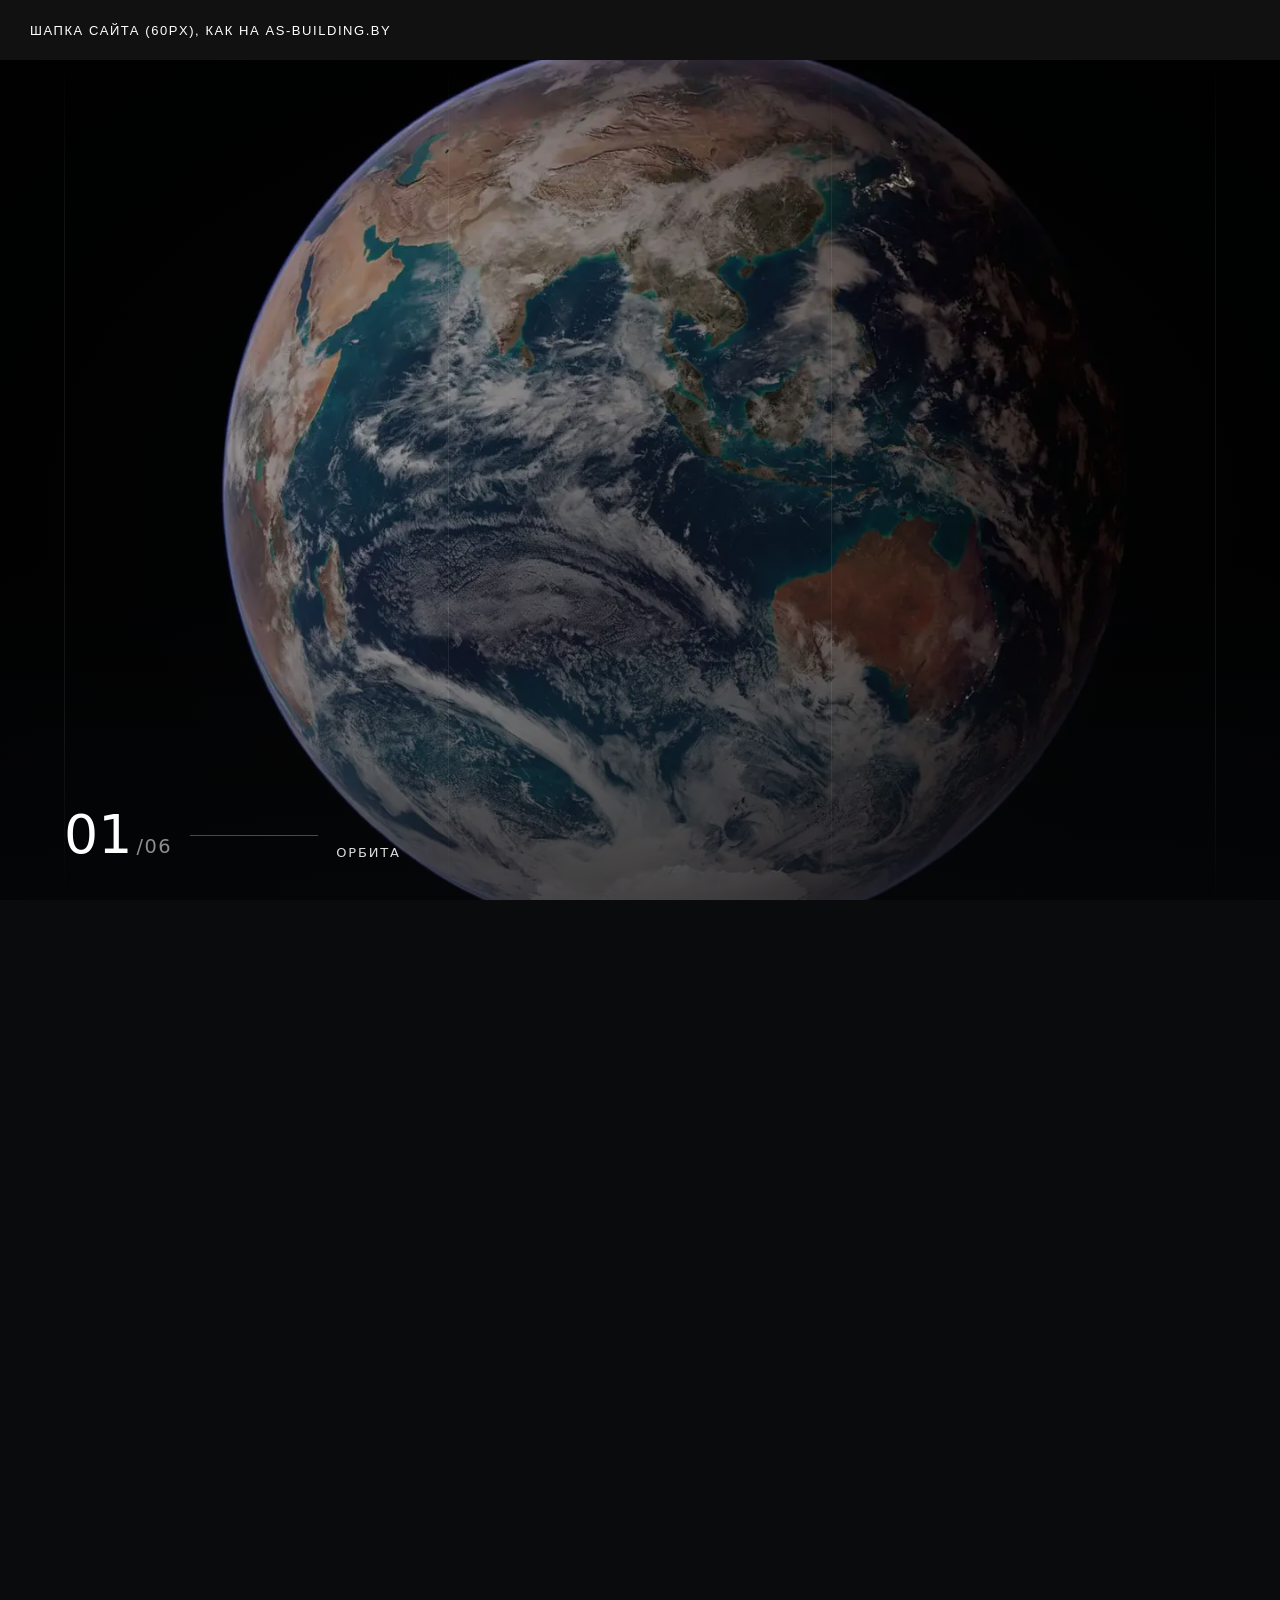
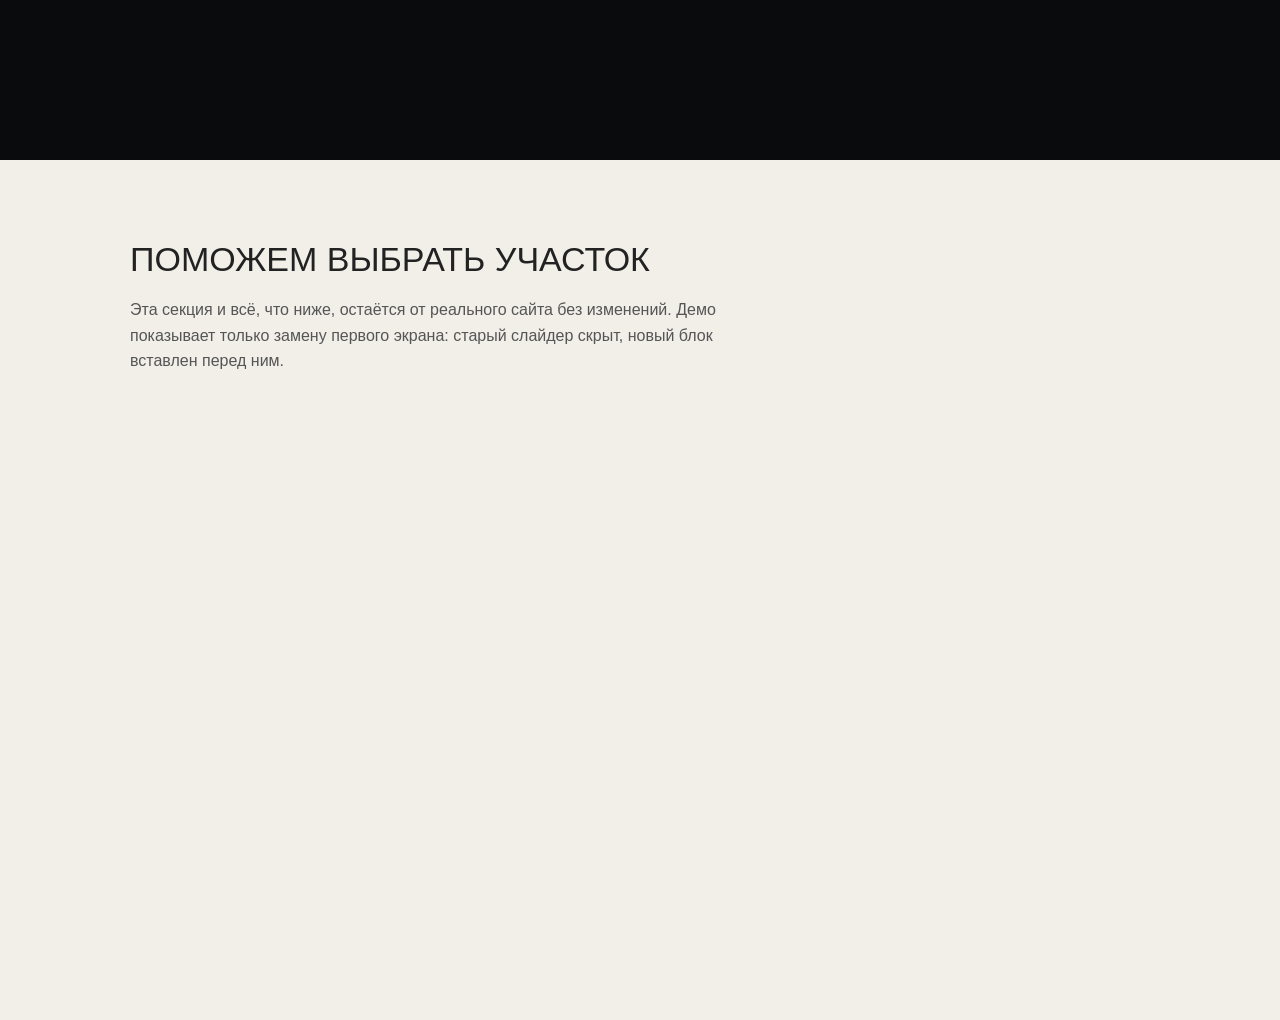
==== index.html @ 995df4b6 "AS-Building scroll hero install package + demo" ====
<!doctype html>
<html lang="ru">
<head>
<meta charset="utf-8">
<meta name="viewport" content="width=device-width,initial-scale=1">
<title>AS-Building scroll hero — демо установки</title>
<style>
  body{margin:0;font-family:-apple-system,Arial,sans-serif;background:#fff}
  header{height:60px;background:#111;color:#fff;display:flex;align-items:center;padding:0 30px;font-size:13px;letter-spacing:.12em;text-transform:uppercase}
  .old-hero{height:850px;background:#2b3a45;display:flex;align-items:center;padding-left:130px}
  .old-hero h1{color:#fff;font-size:38px;text-transform:uppercase;opacity:.7}
  .other{min-height:700px;background:#f2efe9;color:#222;padding:80px 130px}
  .other h2{font-size:34px;text-transform:uppercase;font-weight:400;margin:0 0 18px}
  .note{max-width:640px;line-height:1.6;font-size:16px;color:#555}
</style>
</head>
<body>
<header>шапка сайта (60px), как на as-building.by</header>
<div class="elementor">
  <section class="elementor-section" data-id="bb65461" data-element_type="section" style="height:0;overflow:hidden"><div>скрытый дубль hero</div></section>
  <section class="elementor-section" data-id="b20bacc" data-element_type="section">
    <div class="old-hero"><h1>Старый hero со слайдером (скрывается скриптом)</h1></div>
  </section>
  <section class="elementor-section" data-id="56f1d5c" data-element_type="section">
    <div class="other">
      <h2>Поможем выбрать участок</h2>
      <p class="note">Эта секция и всё, что ниже, остаётся от реального сайта без изменений. Демо показывает только замену первого экрана: старый слайдер скрыт, новый блок вставлен перед ним.</p>
    </div>
  </section>
</div>
<link rel="stylesheet" href="hero.css">
<script>window.ASB_HERO={framesBase:'./'};</script>
<script src="hero.js"></script>
</body>
</html>
---- hero.css ----
/* AS-Building scroll hero — изолированные стили, префикс .asbh- */
.asbh{
  --asbh-bronze:#906E49; --asbh-bronze-l:#c19a6b; --asbh-ink:#0d0f10;
  --asbh-ease:cubic-bezier(.16,1,.3,1); --asbh-pad:clamp(20px,5vw,72px);
  position:relative; width:100%; background:#0a0b0c; color:#fff;
  font-family:"Roboto Condensed","Roboto Condensed Regular 2",system-ui,sans-serif;
  font-weight:400; -webkit-font-smoothing:antialiased;
}
.asbh *,.asbh *::before,.asbh *::after{box-sizing:border-box}
.asbh a{color:inherit;text-decoration:none}

/* сам скролл-контейнер и липкая сцена */
.asbh-scroller{position:relative;height:var(--asbh-scroll,900vh)}
.asbh-stage{position:sticky;top:0;height:var(--asbh-stageh,100vh);overflow:hidden;background:#0a0b0c}
.asbh-canvas{position:absolute;inset:0;width:100%;height:100%;display:block}

.asbh-shade{position:absolute;inset:0;pointer-events:none;transition:opacity .6s;
  background:
    linear-gradient(90deg,rgba(6,8,10,.72) 0%,rgba(6,8,10,.28) 38%,rgba(6,8,10,0) 62%),
    linear-gradient(0deg,rgba(6,8,10,.55) 0%,rgba(6,8,10,0) 34%),
    linear-gradient(180deg,rgba(6,8,10,.5) 0%,rgba(6,8,10,0) 22%);}
.asbh-stage[data-side="r"] .asbh-shade{
  background:
    linear-gradient(270deg,rgba(6,8,10,.74) 0%,rgba(6,8,10,.3) 38%,rgba(6,8,10,0) 62%),
    linear-gradient(0deg,rgba(6,8,10,.55) 0%,rgba(6,8,10,0) 34%),
    linear-gradient(180deg,rgba(6,8,10,.5) 0%,rgba(6,8,10,0) 22%);}
.asbh-stage[data-side="c"] .asbh-shade{
  background:
    radial-gradient(ellipse at 50% 55%,rgba(6,8,10,.6),rgba(6,8,10,.2) 60%,rgba(6,8,10,.05)),
    linear-gradient(0deg,rgba(6,8,10,.6) 0%,rgba(6,8,10,0) 40%);}

.asbh-grid{position:absolute;inset:0;pointer-events:none;display:flex;justify-content:space-between;padding:0 var(--asbh-pad);opacity:.5}
.asbh-grid i{width:1px;height:100%;background:linear-gradient(180deg,transparent,rgba(255,255,255,.14) 20%,rgba(255,255,255,.14) 80%,transparent)}

/* счётчик этапов */
.asbh-hud{position:absolute;left:var(--asbh-pad);bottom:clamp(22px,4.5vh,48px);z-index:6;display:flex;align-items:flex-end;gap:18px;font-size:13px;letter-spacing:.14em;text-transform:uppercase}
.asbh-hud-num{font-weight:300;font-size:clamp(34px,4.2vw,58px);line-height:.9;letter-spacing:0;font-variant-numeric:tabular-nums;display:flex;align-items:baseline;gap:4px}
.asbh-hud-num span{display:inline-block;min-width:1.15em}
.asbh-hud-num em{font-style:normal;font-size:.36em;opacity:.55;letter-spacing:.08em}
.asbh-hud-bar{width:clamp(70px,10vw,150px);height:1px;background:rgba(255,255,255,.28);align-self:center;position:relative;overflow:hidden}
.asbh-hud-bar b{position:absolute;inset:0;background:var(--asbh-bronze-l);transform-origin:left;transform:scaleX(0)}
.asbh-hud-name{opacity:.86;min-width:140px}

/* текстовые сцены */
.asbh-scenes{position:absolute;inset:0;z-index:5;pointer-events:none}
.asbh-scene{position:absolute;top:50%;width:min(560px,calc(100% - var(--asbh-pad)*2));transform:translateY(-50%);opacity:0;visibility:hidden;will-change:transform,opacity}
.asbh-scene[data-side="l"]{left:var(--asbh-pad)}
.asbh-scene[data-side="r"]{right:var(--asbh-pad)}
.asbh-scene[data-side="c"]{left:50%;transform:translate(-50%,-50%);text-align:center;width:min(760px,calc(100% - var(--asbh-pad)*2))}
.asbh-scene.asbh-on{visibility:visible}
.asbh-scene a{pointer-events:auto}

.asbh-kicker{display:flex;align-items:center;gap:14px;font-size:13px;letter-spacing:.2em;text-transform:uppercase;opacity:.86;margin-bottom:26px}
.asbh-tick{width:46px;height:1px;background:var(--asbh-bronze-l);display:inline-block;transform-origin:left}

.asbh-h1,.asbh-h2{font-weight:300;text-transform:uppercase;line-height:1.02;letter-spacing:.015em;margin:0;color:#fff}
.asbh-h1{font-size:clamp(40px,6.6vw,104px)}
.asbh-h1 .asbh-ln{display:block;overflow:hidden;padding-bottom:.06em}
.asbh-h1 .asbh-ln i{font-style:normal;display:inline-block;will-change:transform}
.asbh-h2{font-size:clamp(30px,4.2vw,66px);margin-bottom:22px}
.asbh-scene p{font-size:clamp(16px,1.35vw,20px);line-height:1.5;color:rgba(255,255,255,.88);max-width:34em;margin:0}
.asbh-scene .asbh-lead{margin-top:26px}
.asbh-scene[data-side="c"] p{margin-inline:auto}

.asbh-tag{display:inline-flex;align-items:center;gap:12px;font-size:13px!important;letter-spacing:.2em;text-transform:uppercase;margin-bottom:20px;color:var(--asbh-bronze-l)!important}
.asbh-tag b{font-weight:400;border:1px solid var(--asbh-bronze-l);padding:3px 8px 2px;letter-spacing:.1em}

.asbh-callout{position:absolute;width:clamp(120px,17vw,250px);height:auto;fill:none;stroke:var(--asbh-bronze-l);stroke-width:1.2;overflow:visible;pointer-events:none}
.asbh-callout circle{fill:var(--asbh-bronze-l);stroke:none}
.asbh-scene[data-side="r"] .asbh-callout{left:-8%;transform:translateX(-100%) scaleX(-1);top:-38%}
.asbh-scene[data-side="l"] .asbh-callout{right:-8%;transform:translateX(100%);top:-38%}
.asbh-callout path{stroke-dasharray:420;stroke-dashoffset:420}

.asbh-facts{list-style:none;margin:6px 0 0;padding:0;display:grid;gap:0;max-width:30em}
.asbh-facts li{padding:15px 0 14px;border-top:1px solid rgba(255,255,255,.28);font-size:clamp(14px,1.15vw,17px);line-height:1.4;color:rgba(255,255,255,.78)}
.asbh-facts li:last-child{border-bottom:1px solid rgba(255,255,255,.28)}
.asbh-facts b{display:block;font-weight:400;font-size:clamp(17px,1.5vw,22px);letter-spacing:.02em;text-transform:uppercase;color:#fff;margin-bottom:3px}

.asbh-btn{display:inline-flex;align-items:center;justify-content:center;gap:12px;margin-top:30px;height:52px;padding:0 30px;background:#fff;color:#010101;font-size:14px;letter-spacing:.1em;text-transform:uppercase;position:relative;overflow:hidden;isolation:isolate;transition:color .4s var(--asbh-ease);cursor:pointer;border:0}
.asbh-btn::before{content:"";position:absolute;inset:0;background:var(--asbh-bronze);transform:translateY(101%);transition:transform .5s var(--asbh-ease);z-index:-1}
.asbh-btn:hover{color:#fff}
.asbh-btn:hover::before{transform:translateY(0)}
.asbh-btn.asbh-ghost{background:transparent;color:#fff;box-shadow:inset 0 0 0 1px rgba(255,255,255,.6)}
.asbh-cta-row{display:flex;gap:14px;flex-wrap:wrap;justify-content:center}
.asbh-link{display:inline-flex;align-items:center;gap:12px;margin-top:22px;font-size:14px;letter-spacing:.12em;text-transform:uppercase;padding-bottom:6px;border-bottom:1px solid var(--asbh-bronze-l)}
.asbh-link::after{content:"→";transition:transform .4s var(--asbh-ease)}
.asbh-link:hover::after{transform:translateX(6px)}
.asbh-contacts{display:flex;gap:30px;justify-content:center;flex-wrap:wrap;margin-top:34px;font-size:15px;letter-spacing:.06em;opacity:.9}
.asbh-contacts a{border-bottom:1px solid rgba(255,255,255,.3);padding-bottom:3px}

.asbh-hint{position:absolute;left:0;top:calc(100% + 56px);display:flex;align-items:center;gap:14px;font-size:12px;letter-spacing:.16em;text-transform:uppercase;opacity:.72;white-space:nowrap}
.asbh-hint span{width:1px;height:38px;background:linear-gradient(180deg,var(--asbh-bronze-l),transparent);animation:asbh-drip 2.2s var(--asbh-ease) infinite;transform-origin:top}
@keyframes asbh-drip{0%{transform:scaleY(0)}60%{transform:scaleY(1)}100%{transform:scaleY(1);opacity:0}}

.asbh-loader{position:absolute;right:var(--asbh-pad);bottom:clamp(22px,4.5vh,48px);z-index:9;font-size:13px;letter-spacing:.2em;opacity:.8;transition:opacity .6s}
.asbh-loader.asbh-done{opacity:0;pointer-events:none}

@media (max-width:820px){
  .asbh-scroller{height:var(--asbh-scroll-m,760vh)}
  .asbh-shade,.asbh-stage[data-side="r"] .asbh-shade,.asbh-stage[data-side="c"] .asbh-shade{
    background:linear-gradient(0deg,rgba(6,8,10,.88) 0%,rgba(6,8,10,.5) 46%,rgba(6,8,10,.08) 72%),linear-gradient(180deg,rgba(6,8,10,.5),rgba(6,8,10,0) 18%)}
  .asbh-grid i:nth-child(2),.asbh-grid i:nth-child(3){display:none}
  .asbh-scene,.asbh-scene[data-side="l"],.asbh-scene[data-side="r"],.asbh-scene[data-side="c"]{top:auto;bottom:calc(clamp(22px,4.5vh,48px) + 66px);left:var(--asbh-pad);right:var(--asbh-pad);width:auto;transform:none;text-align:left}
  .asbh-scene[data-side="c"] p{margin-inline:0}
  .asbh-callout{display:none}
  .asbh-cta-row,.asbh-contacts{justify-content:flex-start}
  .asbh-btn{height:48px;padding:0 22px;margin-top:22px}
  .asbh-cta-row .asbh-btn{margin-top:20px}
  .asbh-scene .asbh-lead{margin-top:16px}
  .asbh-hint{top:calc(100% + 26px);font-size:11px}
  .asbh-h1{font-size:clamp(36px,11vw,60px)}
  .asbh-h2{font-size:clamp(26px,8vw,40px);margin-bottom:14px}
  .asbh-hud-name{display:none}
  .asbh-facts li{padding:11px 0 10px}
}
@media (prefers-reduced-motion:reduce){.asbh-hint span{animation:none}}
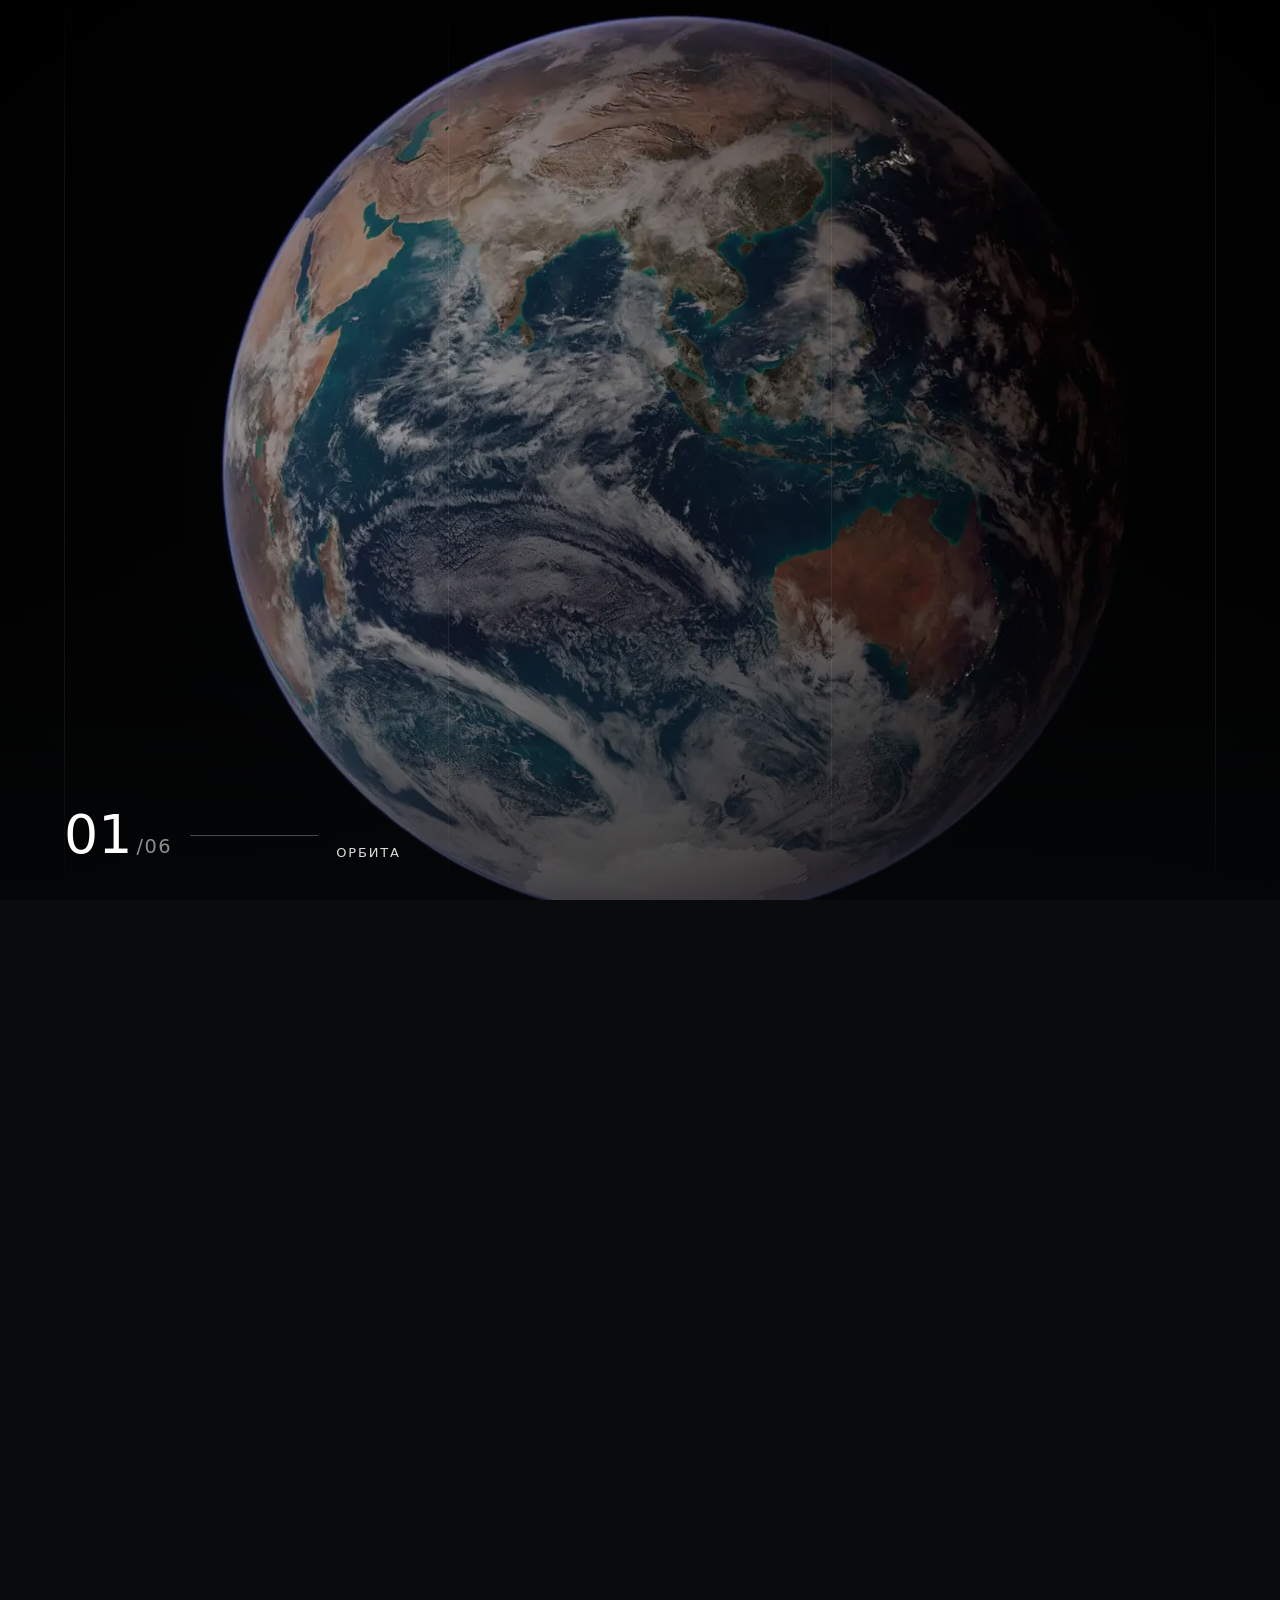
==== commit e9a84e03: "Clean hero-only page; keep full copy as full-with-content.html" ====
--- a/index.html
+++ b/index.html
@@ -3,33 +3,23 @@
 <head>
 <meta charset="utf-8">
 <meta name="viewport" content="width=device-width,initial-scale=1">
-<title>AS-Building scroll hero — демо установки</title>
+<title>AS-Building — scroll hero</title>
+<meta name="description" content="От орбиты до готового дома: скролл-сцена для главной as-building.by">
 <style>
-  body{margin:0;font-family:-apple-system,Arial,sans-serif;background:#fff}
-  header{height:60px;background:#111;color:#fff;display:flex;align-items:center;padding:0 30px;font-size:13px;letter-spacing:.12em;text-transform:uppercase}
-  .old-hero{height:850px;background:#2b3a45;display:flex;align-items:center;padding-left:130px}
-  .old-hero h1{color:#fff;font-size:38px;text-transform:uppercase;opacity:.7}
-  .other{min-height:700px;background:#f2efe9;color:#222;padding:80px 130px}
-  .other h2{font-size:34px;text-transform:uppercase;font-weight:400;margin:0 0 18px}
-  .note{max-width:640px;line-height:1.6;font-size:16px;color:#555}
+  html,body{margin:0;padding:0;background:#0a0b0c;color:#fff}
+  /* шапка-имитация не нужна: hero занимает весь экран */
 </style>
+<link rel="stylesheet" href="hero.css">
 </head>
 <body>
-<header>шапка сайта (60px), как на as-building.by</header>
-<div class="elementor">
-  <section class="elementor-section" data-id="bb65461" data-element_type="section" style="height:0;overflow:hidden"><div>скрытый дубль hero</div></section>
-  <section class="elementor-section" data-id="b20bacc" data-element_type="section">
-    <div class="old-hero"><h1>Старый hero со слайдером (скрывается скриптом)</h1></div>
-  </section>
-  <section class="elementor-section" data-id="56f1d5c" data-element_type="section">
-    <div class="other">
-      <h2>Поможем выбрать участок</h2>
-      <p class="note">Эта секция и всё, что ниже, остаётся от реального сайта без изменений. Демо показывает только замену первого экрана: старый слайдер скрыт, новый блок вставлен перед ним.</p>
-    </div>
-  </section>
-</div>
-<link rel="stylesheet" href="hero.css">
-<script>window.ASB_HERO={framesBase:'./'};</script>
+<script>
+  window.ASB_HERO = {
+    framesBase: './',
+    oldHeroSelectors: [],       // на этой странице нет старого слайдера
+    scrollVh: 900,
+    scrollVhMobile: 760
+  };
+</script>
 <script src="hero.js"></script>
 </body>
 </html>
--- a/hero.css
+++ b/hero.css
@@ -10,8 +10,13 @@
 .asbh a{color:inherit;text-decoration:none}
 
 /* сам скролл-контейнер и липкая сцена */
-.asbh-scroller{position:relative;height:var(--asbh-scroll,900vh)}
-.asbh-stage{position:sticky;top:0;height:var(--asbh-stageh,100vh);overflow:hidden;background:#0a0b0c}
+.asbh-scroller{position:relative;height:var(--asbh-scroll,900vh);pointer-events:none}
+/* сцена fixed: не зависит от overflow:hidden и transform у секций Elementor */
+.asbh-stage{position:fixed;top:0;left:0;right:0;height:var(--asbh-stageh,100vh);overflow:hidden;background:#0a0b0c;
+  z-index:40;display:none;pointer-events:none}
+.asbh-stage.asbh-live{display:block}
+.asbh-stage .asbh-canvas,.asbh-stage .asbh-shade{pointer-events:none}
+.asbh-scene a,.asbh-scene .asbh-btn{pointer-events:auto}
 .asbh-canvas{position:absolute;inset:0;width:100%;height:100%;display:block}
 
 .asbh-shade{position:absolute;inset:0;pointer-events:none;transition:opacity .6s;
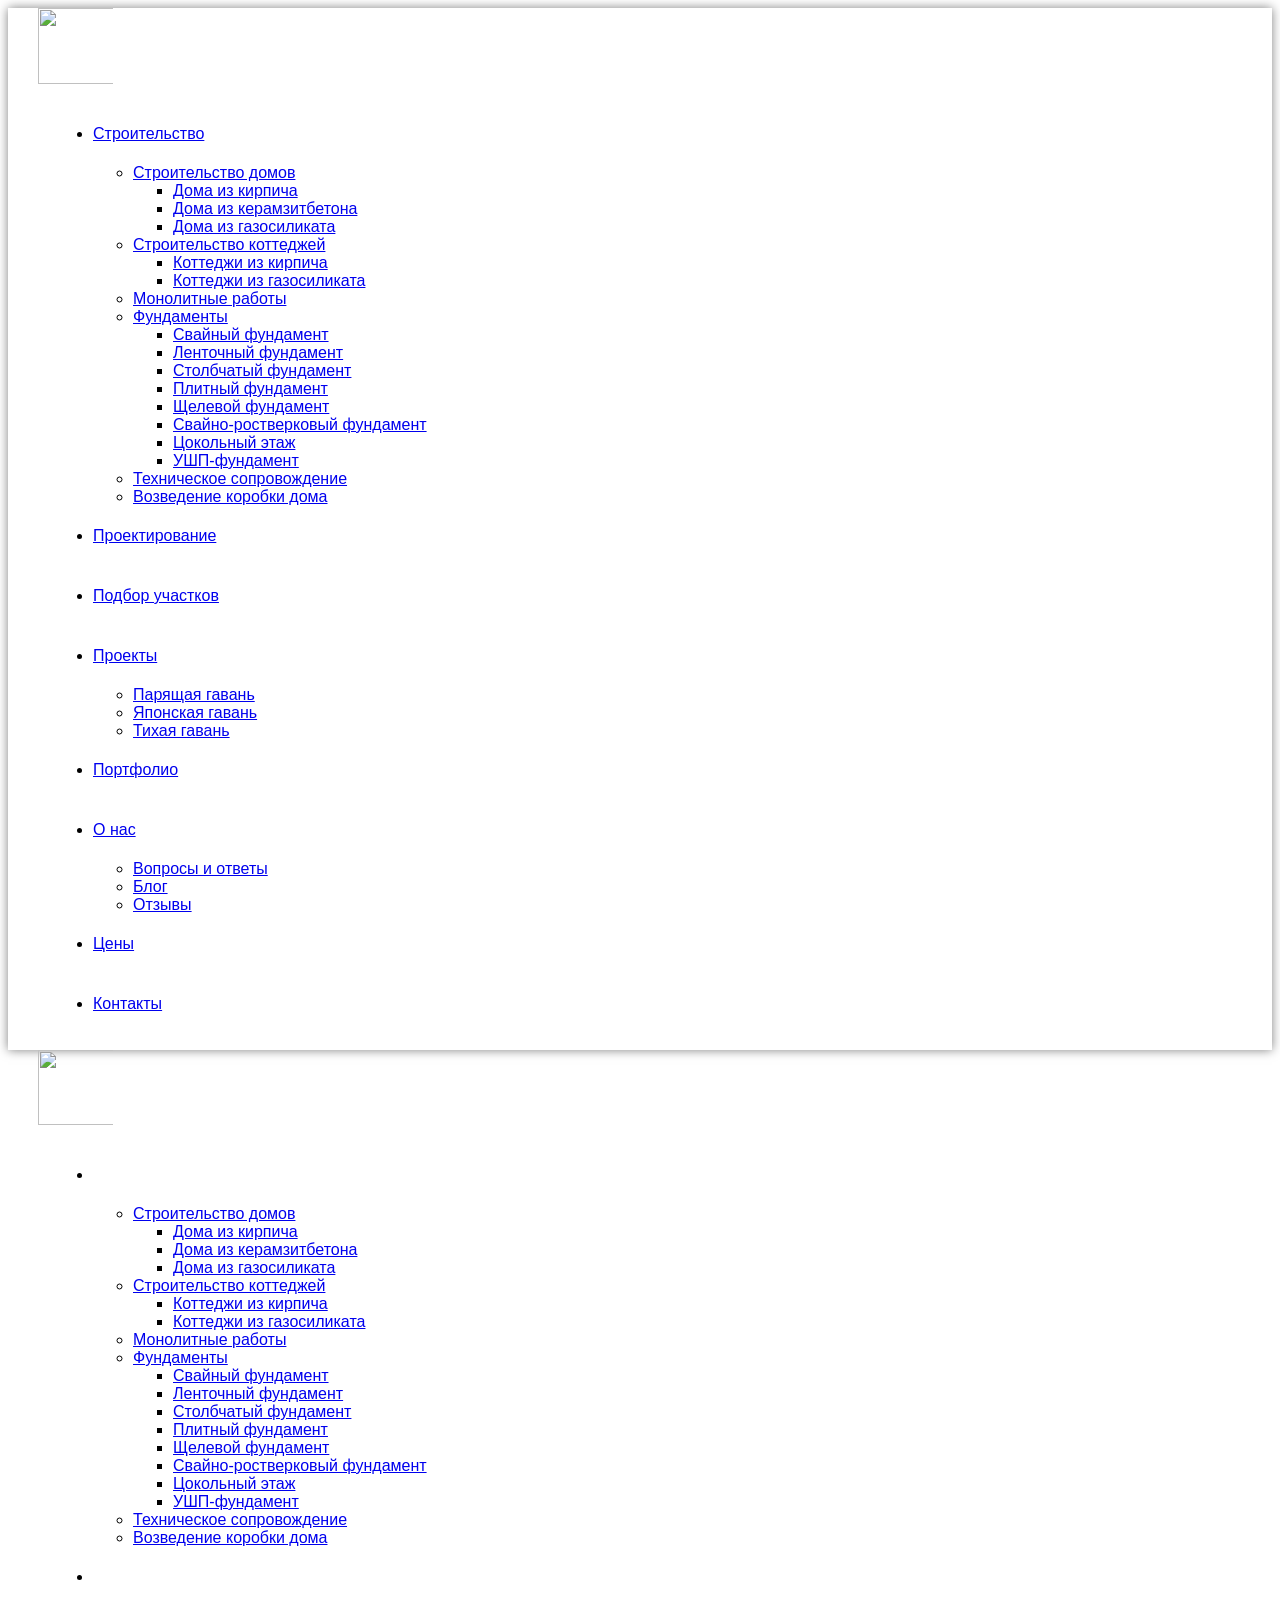
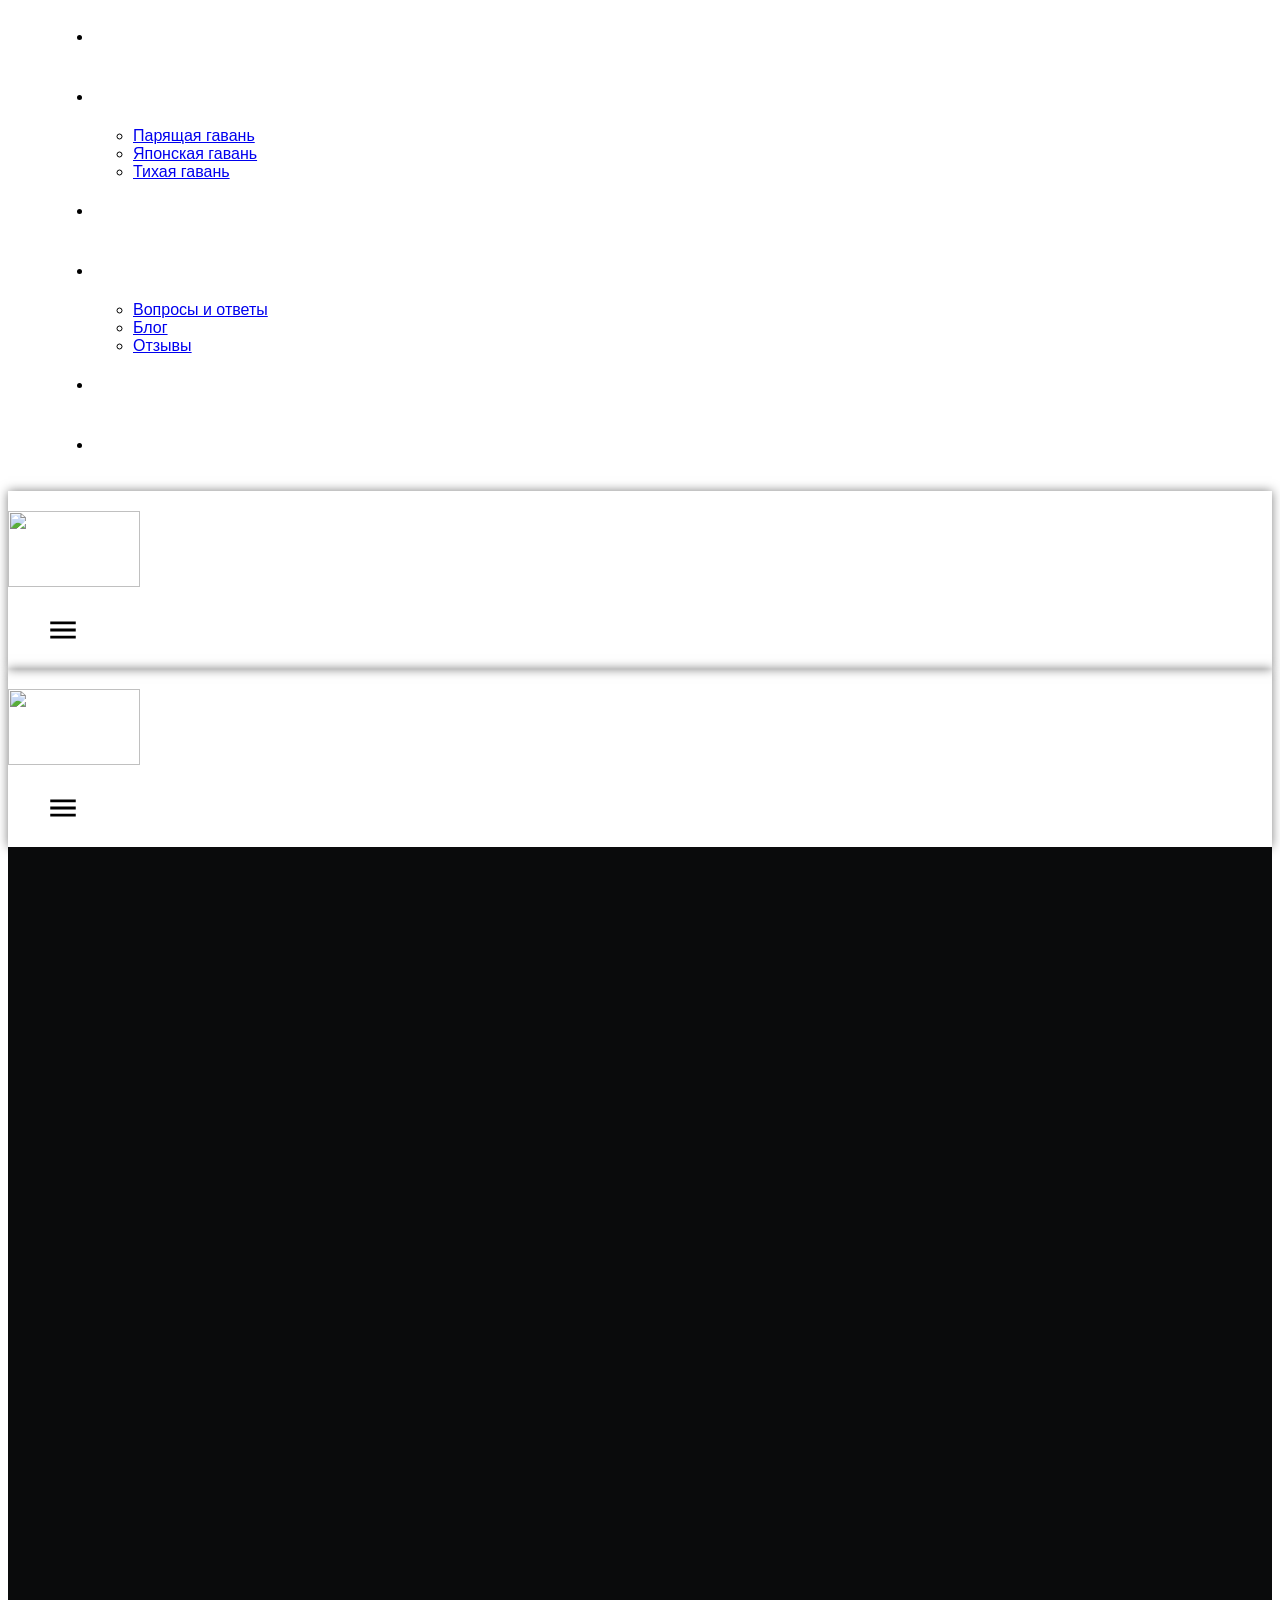
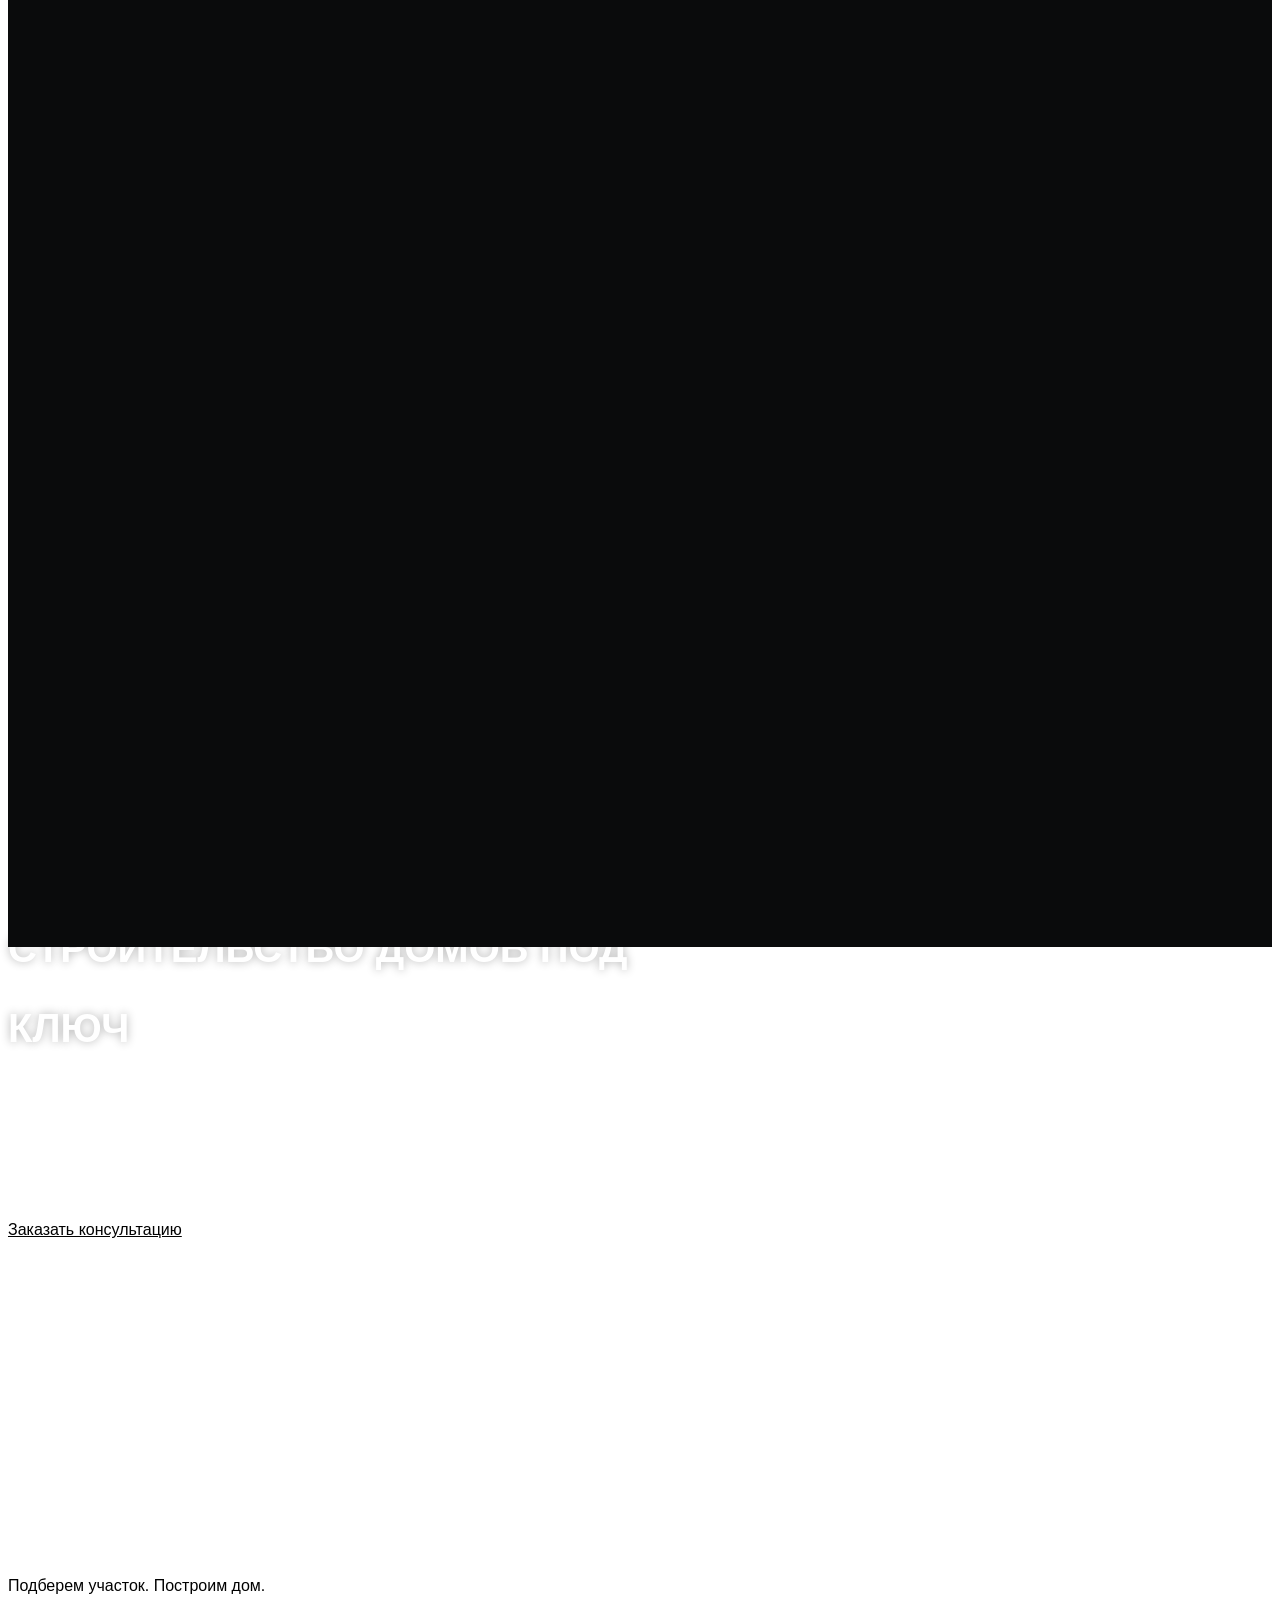
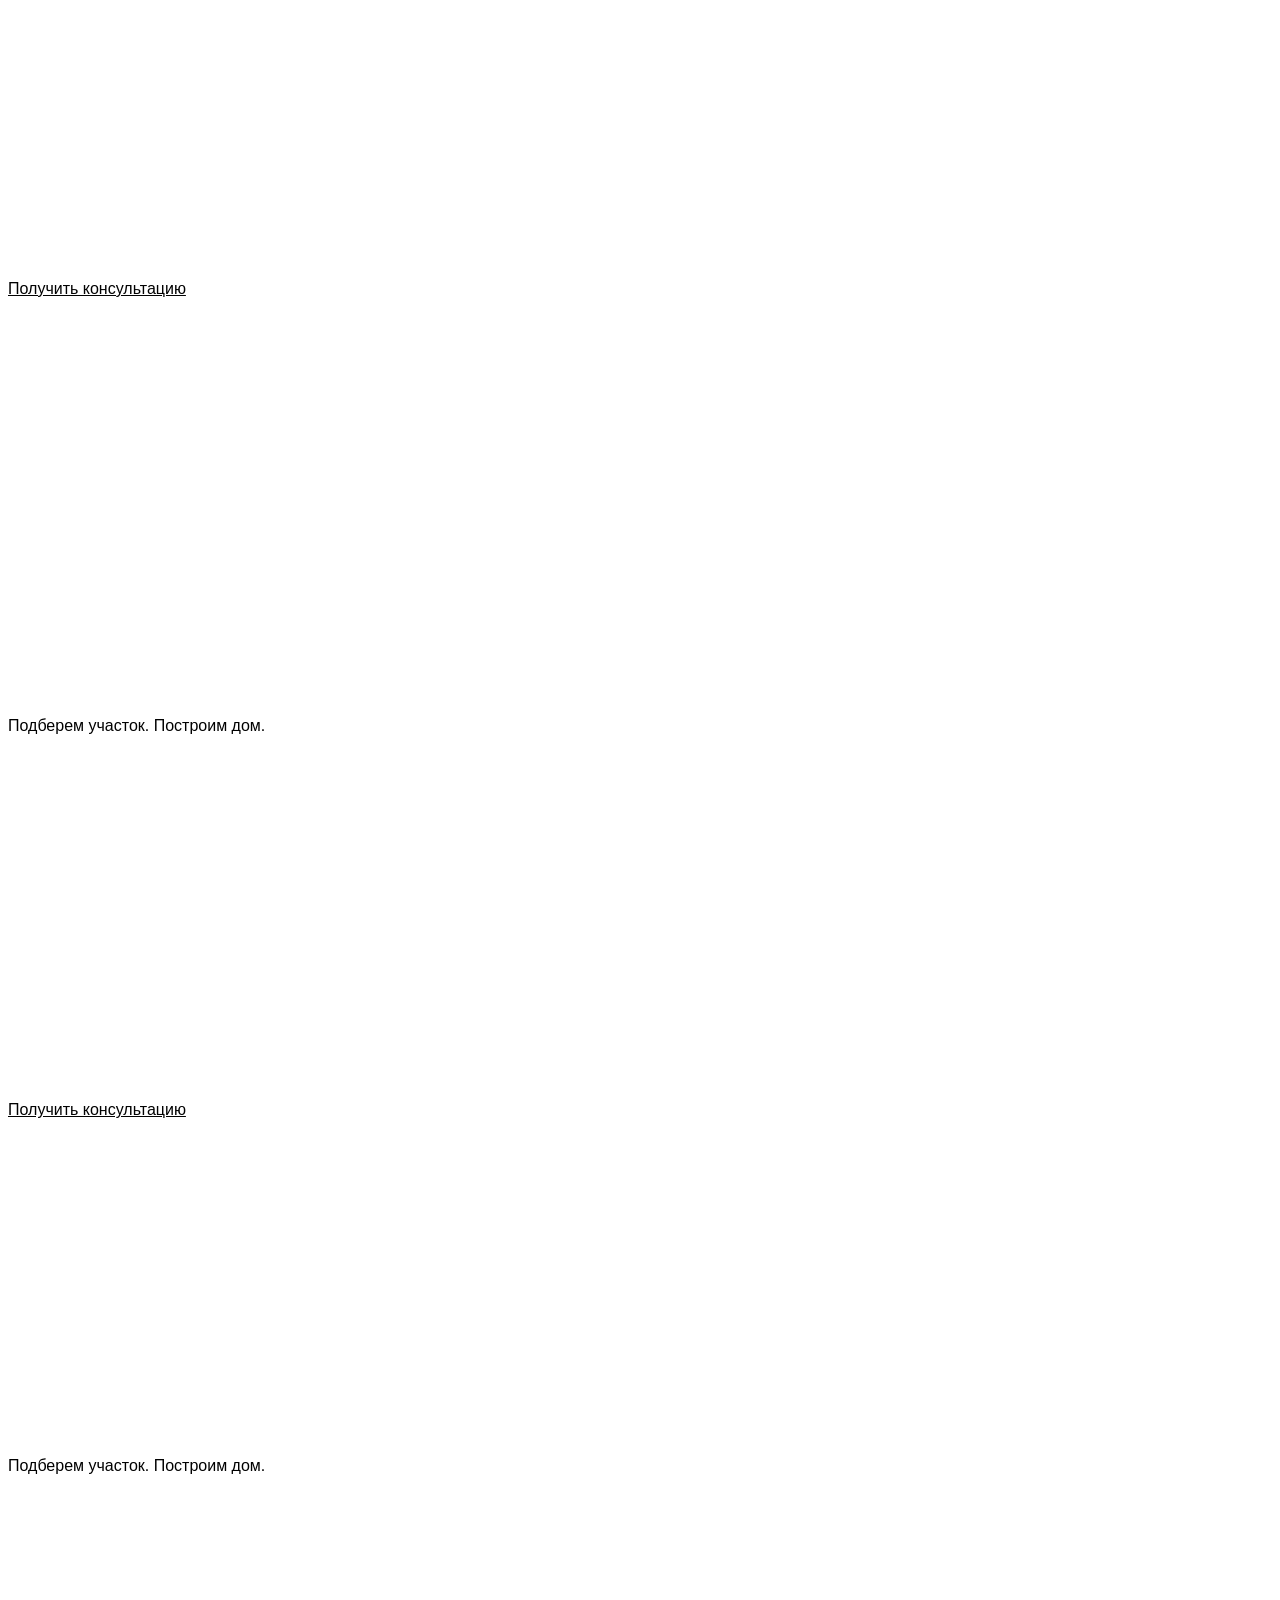
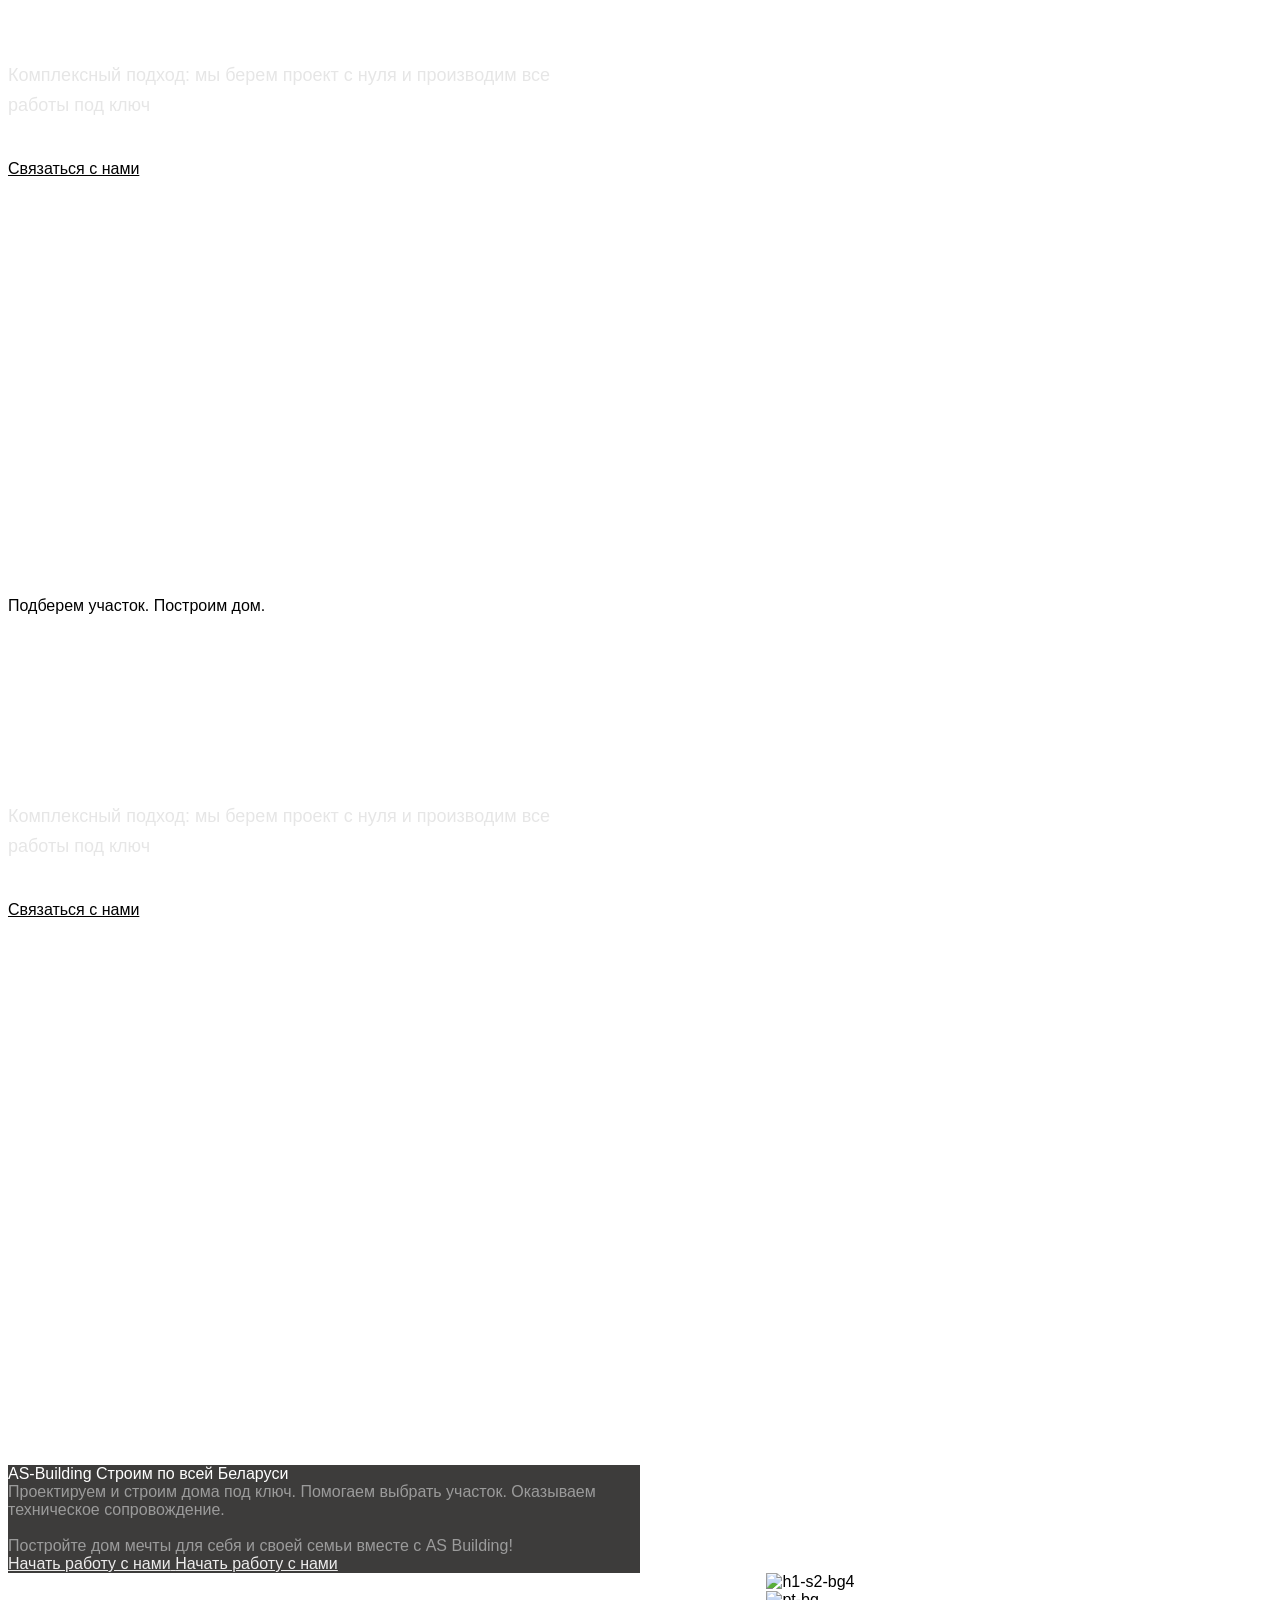
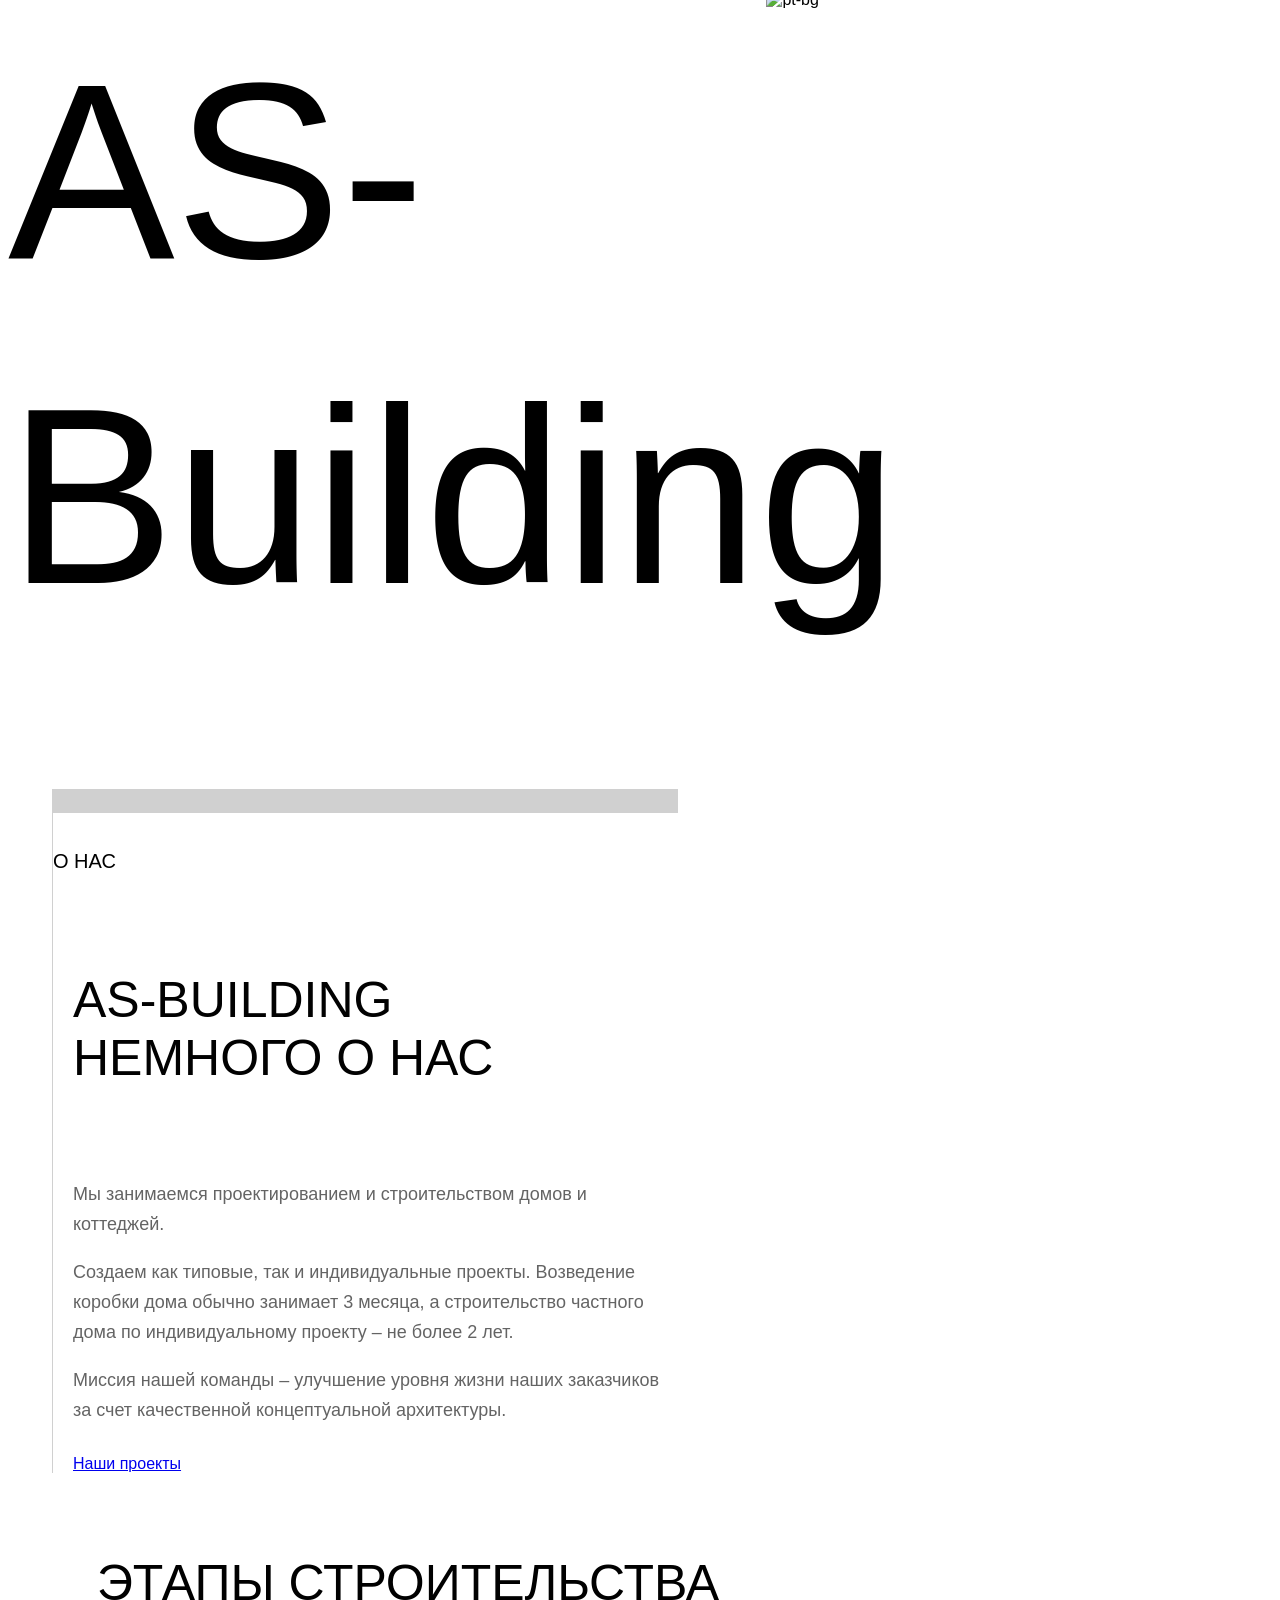
==== commit ff07266b: "index.html: full homepage with hero, their photo slider hidden by guard style" ====
--- a/index.html
+++ b/index.html
@@ -1,25 +1,2361 @@
-<!doctype html>
-<html lang="ru">
+<!DOCTYPE html>
+<html lang="ru-RU">
 <head>
-<meta charset="utf-8">
-<meta name="viewport" content="width=device-width,initial-scale=1">
-<title>AS-Building — scroll hero</title>
-<meta name="description" content="От орбиты до готового дома: скролл-сцена для главной as-building.by">
+<meta name="yandex-verification" content="c802a9648ccd5e75" />
+<meta name="google-site-verification" content="wMNG56uZ7fYTBk9D5la5GLNs9xlYaJMQ0ZsvKBa84mY" />
+<meta charset="UTF-8">
+<meta name="viewport" content="width=device-width, initial-scale=1, maximum-scale=1">
+<link rel="profile" href="//gmpg.org/xfn/11">
+<link rel="preload" href="https://as-building.by/wp-content/uploads/2024/10/Roboto-Condensed-Regular.ttf" as="font" type="font/woff2" crossorigin><meta name='robots' content='index, follow, max-image-preview:large, max-snippet:-1, max-video-preview:-1' />
+<script id="cookieyes" type="text/javascript" src="https://cdn-cookieyes.com/client_data/ad1ebcfaf3a83bd6b683871d/script.js"></script>
+<!-- This site is optimized with the Yoast SEO plugin v26.1.1 - https://yoast.com/wordpress/plugins/seo/ -->
+<title>Строительство Частных Домов под Ключ в Минске и Беларуси</title>
+<meta name="description" content="Построим дом под ключ с нуля или по вашим чертежам. ✅Поможем выбрать участок. ✅Свой архитектор. ✅Своя бригада строителей. ☎+375 (29) 379-40-00" />
+<link rel="canonical" href="https://as-building.by/" />
+<meta property="og:locale" content="ru_RU" />
+<meta property="og:type" content="website" />
+<meta property="og:title" content="Строительство Частных Домов под Ключ в Минске и Беларуси" />
+<meta property="og:description" content="Построим дом под ключ с нуля или по вашим чертежам. ✅Поможем выбрать участок. ✅Свой архитектор. ✅Своя бригада строителей. ☎+375 (29) 379-40-00" />
+<meta property="og:url" content="https://as-building.by/" />
+<meta property="og:site_name" content="Строительство домов под ключ в Минске" />
+<meta property="article:modified_time" content="2025-06-18T08:44:42+00:00" />
+<meta property="og:image" content="https://as-building.by/wp-content/uploads/2022/05/h1-s2-bg4-1242x358.jpg" />
+<meta name="twitter:card" content="summary_large_image" />
+<script type="application/ld+json" class="yoast-schema-graph">{"@context":"https://schema.org","@graph":[{"@type":"WebPage","@id":"https://as-building.by/","url":"https://as-building.by/","name":"Строительство Частных Домов под Ключ в Минске и Беларуси","isPartOf":{"@id":"https://as-building.by/#website"},"about":{"@id":"https://as-building.by/#organization"},"primaryImageOfPage":{"@id":"https://as-building.by/#primaryimage"},"image":{"@id":"https://as-building.by/#primaryimage"},"thumbnailUrl":"https://as-building.by/wp-content/uploads/2022/05/h1-s2-bg4-1242x358.jpg","datePublished":"2022-05-11T07:54:18+00:00","dateModified":"2025-06-18T08:44:42+00:00","description":"Построим дом под ключ с нуля или по вашим чертежам. ✅Поможем выбрать участок. ✅Свой архитектор. ✅Своя бригада строителей. ☎+375 (29) 379-40-00","breadcrumb":{"@id":"https://as-building.by/#breadcrumb"},"inLanguage":"ru-RU","potentialAction":[{"@type":"ReadAction","target":["https://as-building.by/"]}]},{"@type":"ImageObject","inLanguage":"ru-RU","@id":"https://as-building.by/#primaryimage","url":"https://as-building.by/wp-content/uploads/2022/05/h1-s2-bg4.jpg","contentUrl":"https://as-building.by/wp-content/uploads/2022/05/h1-s2-bg4.jpg","width":1444,"height":1378},{"@type":"BreadcrumbList","@id":"https://as-building.by/#breadcrumb","itemListElement":[{"@type":"ListItem","position":1,"name":"Главная страница"}]},{"@type":"WebSite","@id":"https://as-building.by/#website","url":"https://as-building.by/","name":"Строительство домов под ключ в Минске","description":"Строительная компания AS-Building","publisher":{"@id":"https://as-building.by/#organization"},"potentialAction":[{"@type":"SearchAction","target":{"@type":"EntryPoint","urlTemplate":"https://as-building.by/?s={search_term_string}"},"query-input":{"@type":"PropertyValueSpecification","valueRequired":true,"valueName":"search_term_string"}}],"inLanguage":"ru-RU"},{"@type":"Organization","@id":"https://as-building.by/#organization","name":"Строительство домов под ключ в Минске","url":"https://as-building.by/","logo":{"@type":"ImageObject","inLanguage":"ru-RU","@id":"https://as-building.by/#/schema/logo/image/","url":"https://as-building.by/wp-content/uploads/2024/10/favicon.png","contentUrl":"https://as-building.by/wp-content/uploads/2024/10/favicon.png","width":100,"height":100,"caption":"Строительство домов под ключ в Минске"},"image":{"@id":"https://as-building.by/#/schema/logo/image/"}}]}</script>
+<!-- / Yoast SEO plugin. -->
+<link rel="alternate" type="application/rss+xml" title="Строительство домов под ключ в Минске &raquo; Лента" href="https://as-building.by/feed/" />
+<link rel="alternate" type="application/rss+xml" title="Строительство домов под ключ в Минске &raquo; Лента комментариев" href="https://as-building.by/comments/feed/" />
+<link rel="alternate" title="oEmbed (JSON)" type="application/json+oembed" href="https://as-building.by/wp-json/oembed/1.0/embed?url=https%3A%2F%2Fas-building.by%2F" />
+<link rel="alternate" title="oEmbed (XML)" type="text/xml+oembed" href="https://as-building.by/wp-json/oembed/1.0/embed?url=https%3A%2F%2Fas-building.by%2F&#038;format=xml" />
+<style id='wp-img-auto-sizes-contain-inline-css' type='text/css'>
+img:is([sizes=auto i],[sizes^="auto," i]){contain-intrinsic-size:3000px 1500px}
+/*# sourceURL=wp-img-auto-sizes-contain-inline-css */
+</style>
+<!-- <link rel='stylesheet' id='font-awesome-css' href='https://as-building.by/wp-content/plugins/elementor/assets/lib/font-awesome/css/all.min.css?ver=5.15.3' type='text/css' media='all' /> -->
+<link rel="stylesheet" type="text/css" href="//as-building.by/wp-content/cache/wpfc-minified/g0uz6fgz/i0cgc.css" media="all"/>
+<style id='cf-frontend-style-inline-css' type='text/css'>
+@font-face {
+font-family: 'Roboto Condensed Regular 2';
+font-style: normal;
+font-weight: 400;
+src: url('https://as-building.by/wp-content/uploads/2024/10/Roboto-Condensed-Regular.ttf') format('truetype');
+}
+/*# sourceURL=cf-frontend-style-inline-css */
+</style>
+<!-- <link rel='stylesheet' id='pxl-main-css-css' href='https://as-building.by/wp-content/plugins/case-addons/assets/css/main.css?ver=1.0.0' type='text/css' media='all' /> -->
+<link rel="stylesheet" type="text/css" href="//as-building.by/wp-content/cache/wpfc-minified/1r0gvxc3/i0cgc.css" media="all"/>
+<style id='classic-theme-styles-inline-css' type='text/css'>
+/*! This file is auto-generated */
+.wp-block-button__link{color:#fff;background-color:#32373c;border-radius:9999px;box-shadow:none;text-decoration:none;padding:calc(.667em + 2px) calc(1.333em + 2px);font-size:1.125em}.wp-block-file__button{background:#32373c;color:#fff;text-decoration:none}
+/*# sourceURL=/wp-includes/css/classic-themes.min.css */
+</style>
+<!-- <link rel='stylesheet' id='contact-form-7-css' href='https://as-building.by/wp-content/plugins/contact-form-7/includes/css/styles.css?ver=6.1.2' type='text/css' media='all' /> -->
+<!-- <link rel='stylesheet' id='elementor-icons-css' href='https://as-building.by/wp-content/plugins/elementor/assets/lib/eicons/css/elementor-icons.min.css?ver=5.44.0' type='text/css' media='all' /> -->
+<link rel="stylesheet" type="text/css" href="//as-building.by/wp-content/cache/wpfc-minified/etm6egut/i0cgc.css" media="all"/>
+<style id='elementor-icons-inline-css' type='text/css'>
+.elementor-add-new-section .elementor-add-templately-promo-button{
+background-color: #5d4fff;
+background-image: url(https://as-building.by/wp-content/plugins/essential-addons-for-elementor-lite/assets/admin/images/templately/logo-icon.svg);
+background-repeat: no-repeat;
+background-position: center center;
+position: relative;
+}
+.elementor-add-new-section .elementor-add-templately-promo-button > i{
+height: 12px;
+}
+body .elementor-add-new-section .elementor-add-section-area-button {
+margin-left: 0;
+}
+.elementor-add-new-section .elementor-add-templately-promo-button{
+background-color: #5d4fff;
+background-image: url(https://as-building.by/wp-content/plugins/essential-addons-for-elementor-lite/assets/admin/images/templately/logo-icon.svg);
+background-repeat: no-repeat;
+background-position: center center;
+position: relative;
+}
+.elementor-add-new-section .elementor-add-templately-promo-button > i{
+height: 12px;
+}
+body .elementor-add-new-section .elementor-add-section-area-button {
+margin-left: 0;
+}
+.elementor-add-new-section .elementor-add-templately-promo-button{
+background-color: #5d4fff;
+background-image: url(https://as-building.by/wp-content/plugins/essential-addons-for-elementor-lite/assets/admin/images/templately/logo-icon.svg);
+background-repeat: no-repeat;
+background-position: center center;
+position: relative;
+}
+.elementor-add-new-section .elementor-add-templately-promo-button > i{
+height: 12px;
+}
+body .elementor-add-new-section .elementor-add-section-area-button {
+margin-left: 0;
+}
+.elementor-add-new-section .elementor-add-templately-promo-button{
+background-color: #5d4fff;
+background-image: url(https://as-building.by/wp-content/plugins/essential-addons-for-elementor-lite/assets/admin/images/templately/logo-icon.svg);
+background-repeat: no-repeat;
+background-position: center center;
+position: relative;
+}
+.elementor-add-new-section .elementor-add-templately-promo-button > i{
+height: 12px;
+}
+body .elementor-add-new-section .elementor-add-section-area-button {
+margin-left: 0;
+}
+/*# sourceURL=elementor-icons-inline-css */
+</style>
+<!-- <link rel='stylesheet' id='elementor-frontend-css' href='https://as-building.by/wp-content/uploads/elementor/css/custom-frontend.min.css?ver=1767385779' type='text/css' media='all' /> -->
+<link rel="stylesheet" type="text/css" href="//as-building.by/wp-content/cache/wpfc-minified/7nzsddqt/i0cgc.css" media="all"/>
+<style id='elementor-frontend-inline-css' type='text/css'>
+.elementor-kit-6{--e-global-color-primary:#906E49;--e-global-color-secondary:#313131;--e-global-color-text:#646464;--e-global-color-accent:#906E49;--e-global-typography-primary-font-family:"Roboto Condensed Regular 2";--e-global-typography-primary-font-weight:600;--e-global-typography-secondary-font-family:"Roboto Condensed Regular 2";--e-global-typography-secondary-font-weight:400;--e-global-typography-text-font-family:"Roboto Condensed Regular 2";--e-global-typography-text-font-weight:400;--e-global-typography-accent-font-family:"Roboto Condensed Regular 2";--e-global-typography-accent-font-weight:500;font-family:"Roboto Condensed Regular 2", Sans-serif;letter-spacing:0px;}.elementor-kit-6 a{font-family:"Roboto Condensed Regular 2", Sans-serif;letter-spacing:0px;}.elementor-kit-6 h1{font-family:"Roboto Condensed Regular 2", Sans-serif;letter-spacing:0px;}.elementor-kit-6 h2{font-family:"Roboto Condensed Regular 2", Sans-serif;letter-spacing:0px;}.elementor-kit-6 h3{font-family:"Roboto Condensed Regular 2", Sans-serif;letter-spacing:0px;}.elementor-kit-6 h4{font-family:"Roboto Condensed Regular 2", Sans-serif;letter-spacing:0px;}.elementor-kit-6 h5{font-family:"Roboto Condensed Regular 2", Sans-serif;letter-spacing:0px;}.elementor-kit-6 h6{font-family:"Roboto Condensed Regular 2", Sans-serif;letter-spacing:0px;}.elementor-kit-6 button,.elementor-kit-6 input[type="button"],.elementor-kit-6 input[type="submit"],.elementor-kit-6 .elementor-button{font-family:"Roboto Condensed Regular 2", Sans-serif;text-shadow:0px 0px 10px rgba(0,0,0,0.3);}.elementor-kit-6 label{font-family:"Roboto Condensed Regular 2", Sans-serif;}.elementor-kit-6 input:not([type="button"]):not([type="submit"]),.elementor-kit-6 textarea,.elementor-kit-6 .elementor-field-textual{font-family:"Roboto Condensed Regular 2", Sans-serif;}.elementor-section.elementor-section-boxed > .elementor-container{max-width:1200px;}.e-con{--container-max-width:1200px;}.elementor-widget:not(:last-child){margin-block-end:0px;}.elementor-element{--widgets-spacing:0px 0px;--widgets-spacing-row:0px;--widgets-spacing-column:0px;}@media(max-width:991px){.elementor-section.elementor-section-boxed > .elementor-container{max-width:1024px;}.e-con{--container-max-width:1024px;}}@media(max-width:575px){.elementor-section.elementor-section-boxed > .elementor-container{max-width:767px;}.e-con{--container-max-width:767px;}}
+.elementor-27 .elementor-element.elementor-element-4f74f81 > .elementor-widget-wrap > .elementor-widget:not(.elementor-widget__width-auto):not(.elementor-widget__width-initial):not(:last-child):not(.elementor-absolute){margin-bottom:0px;}.elementor-27 .elementor-element.elementor-element-a2f1518 .pxl-slider-dots{flex-direction:column;position:absolute;left:37px;bottom:50px;}.elementor-bc-flex-widget .elementor-27 .elementor-element.elementor-element-bd1b3d1.elementor-column .elementor-widget-wrap{align-items:flex-end;}.elementor-27 .elementor-element.elementor-element-bd1b3d1.elementor-column.elementor-element[data-element_type="column"] > .elementor-widget-wrap.elementor-element-populated{align-content:flex-end;align-items:flex-end;}body:not(.rtl) .elementor-27 .elementor-element.elementor-element-b5bcfd4{left:135px;}body.rtl .elementor-27 .elementor-element.elementor-element-b5bcfd4{right:135px;}.elementor-27 .elementor-element.elementor-element-b5bcfd4{top:-78px;z-index:0;}.elementor-27 .elementor-element.elementor-element-b5bcfd4 .social-item{color:#FFFFFF;}.elementor-27 .elementor-element.elementor-element-7564518 > .elementor-widget-container{--e-transform-translateY:-100%;border-radius:15px 15px 15px 15px;}body:not(.rtl) .elementor-27 .elementor-element.elementor-element-7564518{left:0px;}body.rtl .elementor-27 .elementor-element.elementor-element-7564518{right:0px;}.elementor-27 .elementor-element.elementor-element-7564518{top:-47px;}.elementor-27 .elementor-element.elementor-element-7564518 .pxl-about-wg{background-color:#030200C4;}.elementor-27 .elementor-element.elementor-element-7564518 .sub-title{color:#FFFFFF;}.elementor-27 .elementor-element.elementor-element-7564518 .title{color:#FFFFFF;font-family:"Roboto Condensed Regular 2", Sans-serif;letter-spacing:0px;}.elementor-27 .elementor-element.elementor-element-7564518 .pxl-about-wg .title{max-width:300px;}.elementor-27 .elementor-element.elementor-element-7564518 .desc{color:#9B9B9B;}.elementor-27 .elementor-element.elementor-element-7564518 .ab-link{color:#EDECEC;}.elementor-27 .elementor-element.elementor-element-d1fa9b3 > .elementor-container{min-height:200px;}.elementor-27 .elementor-element.elementor-element-714eb48 > .elementor-widget-wrap > .elementor-widget:not(.elementor-widget__width-auto):not(.elementor-widget__width-initial):not(:last-child):not(.elementor-absolute){margin-bottom:0px;}.elementor-27 .elementor-element.elementor-element-279d6b2 > .elementor-widget-container{margin:0% 0% 0% 60%;}.elementor-27 .elementor-element.elementor-element-6af0c5e > .elementor-widget-container{margin:0px 0px 0px 0px;}body:not(.rtl) .elementor-27 .elementor-element.elementor-element-6af0c5e{left:-445px;}body.rtl .elementor-27 .elementor-element.elementor-element-6af0c5e{right:-445px;}.elementor-27 .elementor-element.elementor-element-6af0c5e{bottom:0px;}.elementor-27 .elementor-element.elementor-element-6af0c5e .pxl-horizontal-scroll .scroll-text{font-size:250px;line-height:1.3em;}.elementor-27 .elementor-element.elementor-element-4c2481e{padding:0px 0px 040px 0px;}.elementor-bc-flex-widget .elementor-27 .elementor-element.elementor-element-9a18d6d.elementor-column .elementor-widget-wrap{align-items:center;}.elementor-27 .elementor-element.elementor-element-9a18d6d.elementor-column.elementor-element[data-element_type="column"] > .elementor-widget-wrap.elementor-element-populated{align-content:center;align-items:center;}.elementor-27 .elementor-element.elementor-element-9a18d6d > .elementor-widget-wrap > .elementor-widget:not(.elementor-widget__width-auto):not(.elementor-widget__width-initial):not(:last-child):not(.elementor-absolute){margin-bottom:30px;}.elementor-27 .elementor-element.elementor-element-9a18d6d > .elementor-element-populated{border-style:solid;border-width:0px 0px 0px 1px;border-color:#18181833;margin:0px 0px 0px 0px;--e-column-margin-right:0px;--e-column-margin-left:0px;padding:0px 0px 0px 0px;}.elementor-27 .elementor-element.elementor-element-bf627ad{width:auto;max-width:auto;top:50%;}.elementor-27 .elementor-element.elementor-element-bf627ad > .elementor-widget-container{--e-transform-rotateZ:-90deg;--e-transform-translateX:-50px;}body:not(.rtl) .elementor-27 .elementor-element.elementor-element-bf627ad{left:-58px;}body.rtl .elementor-27 .elementor-element.elementor-element-bf627ad{right:-58px;}.elementor-27 .elementor-element.elementor-element-bf627ad .pxl-heading-wrap .heading-title{color:#000000;font-family:"Roboto Condensed Regular 2", Sans-serif;font-size:20px;font-weight:400;text-transform:uppercase;line-height:30px;letter-spacing:0px;}.elementor-27 .elementor-element.elementor-element-bf627ad .pxl-heading-wrap .heading-subtitle{font-family:"Roboto Condensed Regular 2", Sans-serif;letter-spacing:0px;}.elementor-27 .elementor-element.elementor-element-bf08673{width:var( --container-widget-width, 100% );max-width:100%;--container-widget-width:100%;--container-widget-flex-grow:0;}.elementor-27 .elementor-element.elementor-element-bf08673 > .elementor-widget-container{margin:0px 0px 0px 0px;padding:020px 020px 020px 020px;}.elementor-27 .elementor-element.elementor-element-bf08673 .pxl-heading-inner{max-width:540px;}.elementor-27 .elementor-element.elementor-element-bf08673 .pxl-heading-wrap .heading-title{color:#010101;font-weight:400;text-transform:uppercase;}.elementor-widget-divider{--divider-color:var( --e-global-color-secondary );}.elementor-widget-divider .elementor-divider__text{color:var( --e-global-color-secondary );}.elementor-widget-divider.elementor-view-stacked .elementor-icon{background-color:var( --e-global-color-secondary );}.elementor-widget-divider.elementor-view-framed .elementor-icon, .elementor-widget-divider.elementor-view-default .elementor-icon{color:var( --e-global-color-secondary );border-color:var( --e-global-color-secondary );}.elementor-widget-divider.elementor-view-framed .elementor-icon, .elementor-widget-divider.elementor-view-default .elementor-icon svg{fill:var( --e-global-color-secondary );}.elementor-27 .elementor-element.elementor-element-a5cf314{--divider-border-style:solid;--divider-color:#18181833;--divider-border-width:1px;}.elementor-27 .elementor-element.elementor-element-a5cf314 > .elementor-widget-container{margin:0px 0px 0px -50px;}.elementor-27 .elementor-element.elementor-element-a5cf314 .elementor-divider-separator{width:100%;}.elementor-27 .elementor-element.elementor-element-a5cf314 .elementor-divider{padding-block-start:0px;padding-block-end:0px;}.elementor-27 .elementor-element.elementor-element-b14b455 > .elementor-widget-container{margin:0px 0px 0px 0px;padding:0px 0px 0px 20px;}.elementor-27 .elementor-element.elementor-element-b14b455 .pxl-text-editor{max-width:608px;color:#646464;}.elementor-27 .elementor-element.elementor-element-b14b455 .border-left .pxl-text-editor:before{background-color:#646464;}.elementor-27 .elementor-element.elementor-element-b14b455 .pxl-text-editor, .elementor-27 .elementor-element.elementor-element-b14b455 .pxl-text-editor h1, .elementor-27 .elementor-element.elementor-element-b14b455 .pxl-text-editor h2, .elementor-27 .elementor-element.elementor-element-b14b455 .pxl-text-editor h3, .elementor-27 .elementor-element.elementor-element-b14b455 .pxl-text-editor h4, .elementor-27 .elementor-element.elementor-element-b14b455 .pxl-text-editor h5, .elementor-27 .elementor-element.elementor-element-b14b455 .pxl-text-editor h6{font-size:18px;line-height:30px;}.elementor-27 .elementor-element.elementor-element-55c0b88 .pxl-button-wrapper{justify-content:start;}.elementor-27 .elementor-element.elementor-element-55c0b88 > .elementor-widget-container{margin:0px 0px 0px 020px;}.elementor-27 .elementor-element.elementor-element-55c0b88 .pxl-btn:after{border-color:#E5E5E5 !important;}.elementor-bc-flex-widget .elementor-27 .elementor-element.elementor-element-4394614.elementor-column .elementor-widget-wrap{align-items:center;}.elementor-27 .elementor-element.elementor-element-4394614.elementor-column.elementor-element[data-element_type="column"] > .elementor-widget-wrap.elementor-element-populated{align-content:center;align-items:center;}.elementor-27 .elementor-element.elementor-element-a0f30c8 > .elementor-widget-container{margin:0px 015px 0px 015px;}.elementor-27 .elementor-element.elementor-element-a0f30c8 .elementor-wrapper{--video-aspect-ratio:1.77777;}.elementor-27 .elementor-element.elementor-element-39b852c > .elementor-background-overlay{background-color:#D6D6D6;opacity:0.5;}.elementor-27 .elementor-element.elementor-element-39b852c{margin-top:40px;margin-bottom:0px;}.elementor-27 .elementor-element.elementor-element-50b9df3 > .elementor-widget-container{margin:25px 0px 15px 0px;}.elementor-27 .elementor-element.elementor-element-50b9df3 .pxl-heading-wrap{justify-content:center;}.elementor-27 .elementor-element.elementor-element-50b9df3 .pxl-heading-inner{text-align:center;max-width:800px;}.elementor-27 .elementor-element.elementor-element-50b9df3 .pxl-heading-wrap .heading-title{font-weight:400;text-transform:uppercase;}.elementor-27 .elementor-element.elementor-element-2fa81d8 .eael-progressbar-line-fill{background-color:#906E49;height:14px;}.elementor-27 .elementor-element.elementor-element-2fa81d8 .eael-progressbar-line-container{width:100%;}.elementor-27 .elementor-element.elementor-element-2fa81d8 .eael-progressbar-line{height:12px;background-color:#eee;}.elementor-27 .elementor-element.elementor-element-2fa81d8 .eael-progressbar-title{font-size:24px;color:#000000;}.elementor-27 .elementor-element.elementor-element-2fa81d8 .eael-progressbar-line-fill.eael-has-inner-title{color:#fff;}.elementor-27 .elementor-element.elementor-element-2fa81d8 .eael-progressbar-count-wrap{color:#906E49;}.elementor-27 .elementor-element.elementor-element-7c9e436 .eael-progressbar-line-fill{background-color:#906E49;height:14px;}.elementor-27 .elementor-element.elementor-element-7c9e436 .eael-progressbar-line-container{width:100%;}.elementor-27 .elementor-element.elementor-element-7c9e436 .eael-progressbar-line{height:12px;background-color:#eee;}.elementor-27 .elementor-element.elementor-element-7c9e436 .eael-progressbar-title{font-size:24px;color:#000000;}.elementor-27 .elementor-element.elementor-element-7c9e436 .eael-progressbar-line-fill.eael-has-inner-title{color:#fff;}.elementor-27 .elementor-element.elementor-element-7c9e436 .eael-progressbar-count-wrap{color:#906E49;}.elementor-27 .elementor-element.elementor-element-6e5055c .eael-progressbar-line-fill{background-color:#906E49;height:14px;}.elementor-27 .elementor-element.elementor-element-6e5055c .eael-progressbar-line-container{width:100%;}.elementor-27 .elementor-element.elementor-element-6e5055c .eael-progressbar-line{height:12px;background-color:#eee;}.elementor-27 .elementor-element.elementor-element-6e5055c .eael-progressbar-title{font-size:24px;color:#000000;}.elementor-27 .elementor-element.elementor-element-6e5055c .eael-progressbar-line-fill.eael-has-inner-title{color:#fff;}.elementor-27 .elementor-element.elementor-element-6e5055c .eael-progressbar-count-wrap{color:#906E49;}.elementor-27 .elementor-element.elementor-element-d1fe931 .eael-progressbar-line-fill{background-color:#906E49;height:14px;}.elementor-27 .elementor-element.elementor-element-d1fe931 > .elementor-widget-container{margin:0px 0px 040px 0px;}.elementor-27 .elementor-element.elementor-element-d1fe931 .eael-progressbar-line-container{width:100%;}.elementor-27 .elementor-element.elementor-element-d1fe931 .eael-progressbar-line{height:12px;background-color:#eee;}.elementor-27 .elementor-element.elementor-element-d1fe931 .eael-progressbar-title{font-size:24px;color:#000000;}.elementor-27 .elementor-element.elementor-element-d1fe931 .eael-progressbar-line-fill.eael-has-inner-title{color:#fff;}.elementor-27 .elementor-element.elementor-element-d1fe931 .eael-progressbar-count-wrap{color:#906E49;}.elementor-27 .elementor-element.elementor-element-5faf8b7{margin-top:0px;margin-bottom:0px;}.elementor-27 .elementor-element.elementor-element-59b6013 > .elementor-widget-container{margin:60px 0px 15px 0px;}.elementor-27 .elementor-element.elementor-element-59b6013 .pxl-heading-wrap{justify-content:center;}.elementor-27 .elementor-element.elementor-element-59b6013 .pxl-heading-inner{text-align:center;max-width:800px;}.elementor-27 .elementor-element.elementor-element-59b6013 .pxl-heading-wrap .heading-title{font-weight:400;text-transform:uppercase;}.elementor-27 .elementor-element.elementor-element-4bfb1ab > .elementor-widget-container{margin:0px 0px 24px 0px;}.elementor-27 .elementor-element.elementor-element-4bfb1ab .pxl-text-editor, .elementor-27 .elementor-element.elementor-element-4bfb1ab .pxl-text-editor h1, .elementor-27 .elementor-element.elementor-element-4bfb1ab .pxl-text-editor h2, .elementor-27 .elementor-element.elementor-element-4bfb1ab .pxl-text-editor h3, .elementor-27 .elementor-element.elementor-element-4bfb1ab .pxl-text-editor h4, .elementor-27 .elementor-element.elementor-element-4bfb1ab .pxl-text-editor h5, .elementor-27 .elementor-element.elementor-element-4bfb1ab .pxl-text-editor h6{font-size:17px;line-height:29px;}.elementor-27 .elementor-element.elementor-element-ae6a4bb .eael-adv-accordion .eael-accordion-list .eael-accordion-header .eael-accordion-tab-title{font-family:"Roboto Condensed Regular 2", Sans-serif;letter-spacing:0px;color:#333;}.elementor-27 .elementor-element.elementor-element-ae6a4bb .eael-adv-accordion .eael-accordion-list .eael-accordion-header .fa-accordion-icon{font-size:16px;margin-left:10px;color:#333;}.elementor-27 .elementor-element.elementor-element-ae6a4bb .eael-adv-accordion .eael-accordion-list .eael-accordion-header svg.fa-accordion-icon{height:16px;width:16px;line-height:16px;}.elementor-27 .elementor-element.elementor-element-ae6a4bb .eael-adv-accordion .eael-accordion-list .eael-accordion-header .fa-accordion-icon-svg svg{color:#333;fill:#333;}.elementor-27 .elementor-element.elementor-element-ae6a4bb .eael-adv-accordion .eael-accordion-list .eael-accordion-header svg{fill:#333;}.elementor-27 .elementor-element.elementor-element-ae6a4bb .eael-adv-accordion .eael-accordion-list .eael-accordion-header:hover .eael-accordion-tab-title{color:#fff;}.elementor-27 .elementor-element.elementor-element-ae6a4bb .eael-adv-accordion .eael-accordion-list .eael-accordion-header:hover .fa-accordion-icon{color:#fff;}.elementor-27 .elementor-element.elementor-element-ae6a4bb .eael-adv-accordion .eael-accordion-list .eael-accordion-header:hover .fa-accordion-icon svg{color:#fff;fill:#fff;}.elementor-27 .elementor-element.elementor-element-ae6a4bb .eael-adv-accordion .eael-accordion-list .eael-accordion-header:hover svg.fa-accordion-icon{fill:#fff;}.elementor-27 .elementor-element.elementor-element-ae6a4bb .eael-adv-accordion .eael-accordion-list .eael-accordion-header.active{color:#fff;}.elementor-27 .elementor-element.elementor-element-ae6a4bb .eael-adv-accordion .eael-accordion-list .eael-accordion-header.active .eael-accordion-tab-title{color:#fff;}.elementor-27 .elementor-element.elementor-element-ae6a4bb .eael-adv-accordion .eael-accordion-list .eael-accordion-header.active .fa-accordion-icon{color:#fff;}.elementor-27 .elementor-element.elementor-element-ae6a4bb .eael-adv-accordion .eael-accordion-list .eael-accordion-header.active .fa-accordion-icon svg{color:#fff;fill:#fff;}.elementor-27 .elementor-element.elementor-element-ae6a4bb .eael-adv-accordion .eael-accordion-list .eael-accordion-header.active svg.fa-accordion-icon{fill:#fff;}.elementor-27 .elementor-element.elementor-element-ae6a4bb .eael-adv-accordion .eael-accordion-list .eael-accordion-content{color:#333;}.elementor-27 .elementor-element.elementor-element-ae6a4bb .eael-adv-accordion .eael-accordion-list .eael-accordion-header .fa-toggle, .elementor-27 .elementor-element.elementor-element-ae6a4bb .eael-adv-accordion .eael-accordion-list .eael-accordion-header > .fa-toggle-svg{font-size:16px;}.elementor-27 .elementor-element.elementor-element-ae6a4bb .eael-adv-accordion .eael-accordion-list .eael-accordion-header svg.fa-toggle{height:16px;width:16px;line-height:16px;fill:#444;}.elementor-27 .elementor-element.elementor-element-ae6a4bb .eael-adv-accordion .eael-accordion-list .eael-accordion-header .fa-toggle{color:#444;}.elementor-27 .elementor-element.elementor-element-ae6a4bb .eael-adv-accordion .eael-accordion-list .eael-accordion-header .fa-toggle svg{color:#444;fill:#444;}.elementor-27 .elementor-element.elementor-element-ae6a4bb .eael-adv-accordion .eael-accordion-list .eael-accordion-header.active .fa-toggle{color:#fff;}.elementor-27 .elementor-element.elementor-element-ae6a4bb .eael-adv-accordion .eael-accordion-list .eael-accordion-header.active .fa-toggle svg{color:#fff;fill:#fff;}.elementor-27 .elementor-element.elementor-element-ae6a4bb .eael-adv-accordion .eael-accordion-list .eael-accordion-header.active svg.fa-toggle{fill:#fff;}.elementor-27 .elementor-element.elementor-element-05b2c32{margin-top:0px;margin-bottom:0px;}.elementor-27 .elementor-element.elementor-element-a8d6299 > .elementor-widget-container{margin:60px 0px 15px 0px;}.elementor-27 .elementor-element.elementor-element-a8d6299 .pxl-heading-wrap{justify-content:center;}.elementor-27 .elementor-element.elementor-element-a8d6299 .pxl-heading-inner{text-align:center;max-width:800px;}.elementor-27 .elementor-element.elementor-element-a8d6299 .pxl-heading-wrap .heading-title{font-weight:400;text-transform:uppercase;}.elementor-27 .elementor-element.elementor-element-002e9ff{padding:15px 0px 25px 0px;}.elementor-27 .elementor-element.elementor-element-6bdbf2e .odometer-ribbon-inner{transition-duration:2500ms !important;}.elementor-27 .elementor-element.elementor-element-6bdbf2e .pxl-counter{text-align:center;}.elementor-27 .elementor-element.elementor-element-6bdbf2e .counter-number{justify-content:center;}.elementor-27 .elementor-element.elementor-element-402c00e .odometer-ribbon-inner{transition-duration:2500ms !important;}.elementor-27 .elementor-element.elementor-element-402c00e .pxl-counter{text-align:center;}.elementor-27 .elementor-element.elementor-element-402c00e .counter-number{justify-content:center;}.elementor-27 .elementor-element.elementor-element-2d287e7 .odometer-ribbon-inner{transition-duration:2500ms !important;}.elementor-27 .elementor-element.elementor-element-2d287e7 .pxl-counter{text-align:center;}.elementor-27 .elementor-element.elementor-element-2d287e7 .counter-number{justify-content:center;}.elementor-27 .elementor-element.elementor-element-9866486 .odometer-ribbon-inner{transition-duration:2500ms !important;}.elementor-27 .elementor-element.elementor-element-9866486 .pxl-counter{text-align:center;}.elementor-27 .elementor-element.elementor-element-9866486 .counter-number{justify-content:center;}.elementor-27 .elementor-element.elementor-element-a9ec051 > .elementor-widget-container{margin:60px 0px 015px 0px;}.elementor-27 .elementor-element.elementor-element-a9ec051 .pxl-heading-wrap{justify-content:center;}.elementor-27 .elementor-element.elementor-element-a9ec051 .pxl-heading-inner{text-align:center;max-width:800px;}.elementor-27 .elementor-element.elementor-element-a9ec051 .pxl-heading-wrap .heading-title{font-weight:400;text-transform:uppercase;}.elementor-27 .elementor-element.elementor-element-56e5be6 .gallery-item-caption-wrap{transition:500ms;}.elementor-27 .elementor-element.elementor-element-56e5be6 .eael-filter-gallery-wrapper{background-color:#fff;border-radius:0px;box-shadow:0px 0px 10px 0px rgba(0,0,0,0.5);}.elementor-27 .elementor-element.elementor-element-56e5be6 .eael-filter-gallery-control ul li.control{font-family:"Roboto Condensed Regular 2", Sans-serif;font-size:18px;letter-spacing:0px;color:#444;}.elementor-27 .elementor-element.elementor-element-56e5be6 .eael-filter-gallery-control ul > li.control{border-radius:0px;}.elementor-27 .elementor-element.elementor-element-56e5be6 .eael-filter-gallery-control ul li.active{color:#fff;}.elementor-27 .elementor-element.elementor-element-56e5be6 .eael-filter-gallery-control ul li.control.active{background:#333;border-radius:0px;}.elementor-27 .elementor-element.elementor-element-56e5be6 .eael-filterable-gallery-item-wrap .eael-gallery-grid-item, 
+.elementor-27 .elementor-element.elementor-element-56e5be6 .eael-filterable-gallery-item-wrap .eael-grid-fg-box,
+.elementor-27 .elementor-element.elementor-element-56e5be6 .eael-filterable-gallery-item-wrap .eael-hg-grid__cell-img{border-radius:5px;}.elementor-27 .elementor-element.elementor-element-56e5be6 .gallery-item-caption-wrap .gallery-item-hoverer-bg{background-color:rgba(0,0,0,0.7);}.elementor-27 .elementor-element.elementor-element-56e5be6 .gallery-item-caption-wrap.caption-style-hoverer .fg-item-title{color:#ffffff;}.elementor-27 .elementor-element.elementor-element-56e5be6 .gallery-item-caption-wrap.caption-style-hoverer .fg-item-content{color:#ffffff;}.elementor-27 .elementor-element.elementor-element-56e5be6 .video-popup-bg{background-color:rgba(0, 0, 0, .7);}.elementor-27 .elementor-element.elementor-element-56e5be6 .video-popup:hover > img{transform:scale(1.1);}.elementor-27 .elementor-element.elementor-element-56e5be6 .gallery-item-caption-wrap .gallery-item-buttons > a span{background:#906E49;color:#fff;height:50px;line-height:50px;width:50px;font-size:18px;border-radius:100px;transition:300ms;}.elementor-27 .elementor-element.elementor-element-56e5be6 .gallery-item-caption-wrap .gallery-item-buttons > a span img{height:18px;width:18px;}.elementor-27 .elementor-element.elementor-element-56e5be6 .gallery-item-caption-wrap .gallery-item-buttons > a span:hover{background:#906E49;color:#fff;border-radius:100px;}.elementor-27 .elementor-element.elementor-element-56e5be6 #eael-fg-no-items-found{text-align:center;color:#858e9a;border-radius:0px;}.elementor-27 .elementor-element.elementor-element-1481210 > .elementor-widget-container{margin:040px 0px 24px 0px;}.elementor-27 .elementor-element.elementor-element-1481210 .pxl-text-editor a{color:#906E49;}.elementor-27 .elementor-element.elementor-element-1481210 .pxl-text-editor a.link-underline{border-color:#906E49;}.elementor-27 .elementor-element.elementor-element-1481210 .pxl-text-editor, .elementor-27 .elementor-element.elementor-element-1481210 .pxl-text-editor h1, .elementor-27 .elementor-element.elementor-element-1481210 .pxl-text-editor h2, .elementor-27 .elementor-element.elementor-element-1481210 .pxl-text-editor h3, .elementor-27 .elementor-element.elementor-element-1481210 .pxl-text-editor h4, .elementor-27 .elementor-element.elementor-element-1481210 .pxl-text-editor h5, .elementor-27 .elementor-element.elementor-element-1481210 .pxl-text-editor h6{font-size:17px;line-height:29px;}.elementor-27 .elementor-element.elementor-element-7cdecb9 > .elementor-widget-container{margin:60px 0px 25px 0px;}.elementor-27 .elementor-element.elementor-element-7cdecb9 .pxl-heading-wrap{justify-content:center;}.elementor-27 .elementor-element.elementor-element-7cdecb9 .pxl-heading-inner{text-align:center;max-width:800px;}.elementor-27 .elementor-element.elementor-element-7cdecb9 .pxl-heading-wrap .heading-title{font-weight:400;text-transform:uppercase;}.elementor-widget-eael-feature-list .connector-type-classic .connector{border-color:var( --e-global-color-primary );}.elementor-widget-eael-feature-list .connector-type-modern .eael-feature-list-item:before, .elementor-widget-eael-feature-list .connector-type-modern .eael-feature-list-item:after{border-color:var( --e-global-color-primary );}.elementor-widget-eael-feature-list .eael-feature-list-content-box .eael-feature-list-title, .elementor-widget-eael-feature-list .eael-feature-list-content-box .eael-feature-list-title > a, .elementor-widget-eael-feature-list .eael-feature-list-content-box .eael-feature-list-title:visited{color:var( --e-global-color-primary );}.elementor-widget-eael-feature-list .eael-feature-list-content-box .eael-feature-list-content{color:var( --e-global-color-text );}.elementor-27 .elementor-element.elementor-element-e614e5a .eael-feature-list-items .eael-feature-list-icon-box .eael-feature-list-icon-inner{background-color:#906E49;}.elementor-27 .elementor-element.elementor-element-e614e5a .eael-feature-list-items.eael-feature-list-horizontal{gap:25px;}.elementor-27 .elementor-element.elementor-element-e614e5a .eael-feature-list-items.eael-feature-list-horizontal[data-layout-tablet="vertical"] .eael-feature-list-item:not(:last-child){padding-bottom:calc(25px/2);}.elementor-27 .elementor-element.elementor-element-e614e5a .eael-feature-list-items.eael-feature-list-horizontal[data-layout-tablet="vertical"] .eael-feature-list-item:not(:first-child){padding-top:calc(25px/2);}.elementor-27 .elementor-element.elementor-element-e614e5a .eael-feature-list-items.eael-feature-list-vertical .eael-feature-list-item:not(:last-child){padding-bottom:calc(25px/2);}.elementor-27 .elementor-element.elementor-element-e614e5a .eael-feature-list-items.eael-feature-list-vertical .eael-feature-list-item:not(:first-child){padding-top:calc(25px/2);}body.rtl .elementor-27 .elementor-element.elementor-element-e614e5a .eael-feature-list-items.eael-feature-list-vertical .eael-feature-list-item:after{left:calc(-25px/2);}.elementor-27 .elementor-element.elementor-element-e614e5a .eael-feature-list-items.eael-feature-list-vertical.connector-type-modern .eael-feature-list-item:not(:last-child):before{height:calc(100% + 25px);}.elementor-27 .elementor-element.elementor-element-e614e5a .eael-feature-list-items .eael-feature-list-icon{color:#fff;}.elementor-27 .elementor-element.elementor-element-e614e5a .eael-feature-list-items .eael-feature-list-icon svg{fill:#fff;}.elementor-27 .elementor-element.elementor-element-e614e5a .eael-feature-list-icon-box .eael-feature-list-icon{height:75px;width:75px;padding:0px 0px 0px 0px !important;}.elementor-27 .elementor-element.elementor-element-e614e5a .eael-feature-list-items.connector-type-classic .connector{right:calc(100% - 75px);}.elementor-27 .elementor-element.elementor-element-e614e5a .eael-feature-list-icon-box .eael-feature-list-icon i{font-size:25px !important;}.elementor-27 .elementor-element.elementor-element-e614e5a .eael-feature-list-icon-box .eael-feature-list-icon svg{width:25px !important;height:25px !important;line-height:25px !important;}.elementor-27 .elementor-element.elementor-element-e614e5a .eael-feature-list-icon-box .eael-feature-list-icon img{width:25px;height:25px;}.elementor-27 .elementor-element.elementor-element-e614e5a .eael-feature-list-img{width:25px;height:25px;}.elementor-27 .elementor-element.elementor-element-e614e5a .-icon-position-left .eael-feature-list-content-box, .elementor-27 .elementor-element.elementor-element-e614e5a .-icon-position-right .eael-feature-list-content-box, .elementor-27 .elementor-element.elementor-element-e614e5a .-icon-position-top .eael-feature-list-content-box{margin:15px;}.elementor-27 .elementor-element.elementor-element-e614e5a .eael-feature-list-item .eael-feature-list-title{margin-bottom:0px;}.elementor-27 .elementor-element.elementor-element-e614e5a .eael-feature-list-content-box .eael-feature-list-title, .elementor-27 .elementor-element.elementor-element-e614e5a .eael-feature-list-content-box .eael-feature-list-title > a, .elementor-27 .elementor-element.elementor-element-e614e5a .eael-feature-list-content-box .eael-feature-list-title:visited{color:#414247;}.elementor-27 .elementor-element.elementor-element-e614e5a .eael-feature-list-content-box .eael-feature-list-title, .elementor-27 .elementor-element.elementor-element-e614e5a .eael-feature-list-content-box .eael-feature-list-title a{font-size:28px;}.elementor-27 .elementor-element.elementor-element-ef6985e .eael-feature-list-items .eael-feature-list-icon-box .eael-feature-list-icon-inner{background-color:#906E49;}.elementor-27 .elementor-element.elementor-element-ef6985e .eael-feature-list-items.eael-feature-list-horizontal{gap:25px;}.elementor-27 .elementor-element.elementor-element-ef6985e .eael-feature-list-items.eael-feature-list-horizontal[data-layout-tablet="vertical"] .eael-feature-list-item:not(:last-child){padding-bottom:calc(25px/2);}.elementor-27 .elementor-element.elementor-element-ef6985e .eael-feature-list-items.eael-feature-list-horizontal[data-layout-tablet="vertical"] .eael-feature-list-item:not(:first-child){padding-top:calc(25px/2);}.elementor-27 .elementor-element.elementor-element-ef6985e .eael-feature-list-items.eael-feature-list-vertical .eael-feature-list-item:not(:last-child){padding-bottom:calc(25px/2);}.elementor-27 .elementor-element.elementor-element-ef6985e .eael-feature-list-items.eael-feature-list-vertical .eael-feature-list-item:not(:first-child){padding-top:calc(25px/2);}body.rtl .elementor-27 .elementor-element.elementor-element-ef6985e .eael-feature-list-items.eael-feature-list-vertical .eael-feature-list-item:after{left:calc(-25px/2);}.elementor-27 .elementor-element.elementor-element-ef6985e .eael-feature-list-items.eael-feature-list-vertical.connector-type-modern .eael-feature-list-item:not(:last-child):before{height:calc(100% + 25px);}.elementor-27 .elementor-element.elementor-element-ef6985e .eael-feature-list-items .eael-feature-list-icon{color:#fff;}.elementor-27 .elementor-element.elementor-element-ef6985e .eael-feature-list-items .eael-feature-list-icon svg{fill:#fff;}.elementor-27 .elementor-element.elementor-element-ef6985e .eael-feature-list-icon-box .eael-feature-list-icon{height:75px;width:75px;padding:0px 0px 0px 0px !important;}.elementor-27 .elementor-element.elementor-element-ef6985e .eael-feature-list-items.connector-type-classic .connector{right:calc(100% - 75px);}.elementor-27 .elementor-element.elementor-element-ef6985e .eael-feature-list-icon-box .eael-feature-list-icon i{font-size:25px !important;}.elementor-27 .elementor-element.elementor-element-ef6985e .eael-feature-list-icon-box .eael-feature-list-icon svg{width:25px !important;height:25px !important;line-height:25px !important;}.elementor-27 .elementor-element.elementor-element-ef6985e .eael-feature-list-icon-box .eael-feature-list-icon img{width:25px;height:25px;}.elementor-27 .elementor-element.elementor-element-ef6985e .eael-feature-list-img{width:25px;height:25px;}.elementor-27 .elementor-element.elementor-element-ef6985e .-icon-position-left .eael-feature-list-content-box, .elementor-27 .elementor-element.elementor-element-ef6985e .-icon-position-right .eael-feature-list-content-box, .elementor-27 .elementor-element.elementor-element-ef6985e .-icon-position-top .eael-feature-list-content-box{margin:15px;}.elementor-27 .elementor-element.elementor-element-ef6985e .eael-feature-list-item .eael-feature-list-title{margin-bottom:0px;}.elementor-27 .elementor-element.elementor-element-ef6985e .eael-feature-list-content-box .eael-feature-list-title, .elementor-27 .elementor-element.elementor-element-ef6985e .eael-feature-list-content-box .eael-feature-list-title > a, .elementor-27 .elementor-element.elementor-element-ef6985e .eael-feature-list-content-box .eael-feature-list-title:visited{color:#414247;}.elementor-27 .elementor-element.elementor-element-ef6985e .eael-feature-list-content-box .eael-feature-list-title, .elementor-27 .elementor-element.elementor-element-ef6985e .eael-feature-list-content-box .eael-feature-list-title a{font-size:28px;}.elementor-27 .elementor-element.elementor-element-090e841 > .elementor-widget-container{margin:60px 0px 25px 0px;}.elementor-27 .elementor-element.elementor-element-090e841 .pxl-heading-wrap{justify-content:center;}.elementor-27 .elementor-element.elementor-element-090e841 .pxl-heading-inner{text-align:center;max-width:800px;}.elementor-27 .elementor-element.elementor-element-090e841 .pxl-heading-wrap .heading-title{font-weight:400;text-transform:uppercase;}.elementor-bc-flex-widget .elementor-27 .elementor-element.elementor-element-2adab8a.elementor-column .elementor-widget-wrap{align-items:center;}.elementor-27 .elementor-element.elementor-element-2adab8a.elementor-column.elementor-element[data-element_type="column"] > .elementor-widget-wrap.elementor-element-populated{align-content:center;align-items:center;}.elementor-27 .elementor-element.elementor-element-713e6d5{z-index:3;}.elementor-27 .elementor-element.elementor-element-713e6d5 .eael-call-to-action.bg-img{background-repeat:no-repeat;background-position:center;background-size:cover;}.elementor-27 .elementor-element.elementor-element-713e6d5 .eael-call-to-action{background-color:#E8E8E8DE;padding:25px 25px 25px 25px;margin:0px 0px 0px 10px;}.elementor-27 .elementor-element.elementor-element-713e6d5 .eael-call-to-action.bg-img:after{background-color:#E8E8E8DE;}.elementor-27 .elementor-element.elementor-element-713e6d5 .eael-call-to-action.cta-preset-1:not(.cta-preset-2) .cta-button:not(.cta-secondary-button){color:#4d4d4d;background:#f9f9f9;}.elementor-27 .elementor-element.elementor-element-713e6d5 .eael-call-to-action.cta-preset-1:not(.cta-preset-2) .cta-button:hover:not(.cta-secondary-button){color:#f9f9f9;background:#906E49;}.elementor-27 .elementor-element.elementor-element-713e6d5 .eael-call-to-action.cta-preset-1:not(.cta-preset-2) .cta-button:after:not(.cta-secondary-button){background:#906E49;}.elementor-27 .elementor-element.elementor-element-713e6d5 .eael-call-to-action .cta-button.effect-1:after{background:#906E49;}.elementor-27 .elementor-element.elementor-element-713e6d5 .eael-call-to-action .cta-button.effect-2:after{background:#906E49;}.elementor-27 .elementor-element.elementor-element-c59c4a7 > .elementor-element-populated{margin:0px 0px 0px 0px;--e-column-margin-right:0px;--e-column-margin-left:0px;padding:0px 0px 0px 0px;}.elementor-27 .elementor-element.elementor-element-0415e57{--e-image-carousel-slides-to-show:10;width:initial;max-width:initial;}.elementor-27 .elementor-element.elementor-element-0415e57 > .elementor-widget-container{margin:0px 0px 0px -600px;padding:0px 0px 0px 0px;}.elementor-27 .elementor-element.elementor-element-ad52e64 > .elementor-widget-container{margin:60px 0px 15px 0px;}.elementor-27 .elementor-element.elementor-element-ad52e64 .pxl-heading-wrap{justify-content:center;}.elementor-27 .elementor-element.elementor-element-ad52e64 .pxl-heading-inner{text-align:center;max-width:800px;}.elementor-27 .elementor-element.elementor-element-ad52e64 .pxl-heading-wrap .heading-title{font-weight:400;text-transform:uppercase;}.elementor-27 .elementor-element.elementor-element-4e01f04{padding:0px 0px 035px 0px;}.elementor-27 .elementor-element.elementor-element-955cf05 .pxl-accordion .ac-item .ac-title{font-family:"Roboto Condensed Regular 2", Sans-serif;text-transform:none;letter-spacing:0px;}.elementor-27 .elementor-element.elementor-element-955cf05 .pxl-accordion .ac-item .ac-desc{font-family:"Roboto Condensed Regular 2", Sans-serif;letter-spacing:0px;}.elementor-27 .elementor-element.elementor-element-3f06fa4 .pxl-accordion .ac-item .ac-title{font-family:"Roboto Condensed Regular 2", Sans-serif;text-transform:none;letter-spacing:0px;}.elementor-27 .elementor-element.elementor-element-3f06fa4 .pxl-accordion .ac-item .ac-desc{font-family:"Roboto Condensed Regular 2", Sans-serif;letter-spacing:0px;}.elementor-bc-flex-widget .elementor-27 .elementor-element.elementor-element-dd514f5.elementor-column .elementor-widget-wrap{align-items:center;}.elementor-27 .elementor-element.elementor-element-dd514f5.elementor-column.elementor-element[data-element_type="column"] > .elementor-widget-wrap.elementor-element-populated{align-content:center;align-items:center;}.elementor-27 .elementor-element.elementor-element-4826b4e > .elementor-widget-container{margin:0px 0px 0px 0px;padding:0px 0px 0px 0px;}.elementor-27 .elementor-element.elementor-element-4826b4e .pxl-text-editor, .elementor-27 .elementor-element.elementor-element-4826b4e .pxl-text-editor h1, .elementor-27 .elementor-element.elementor-element-4826b4e .pxl-text-editor h2, .elementor-27 .elementor-element.elementor-element-4826b4e .pxl-text-editor h3, .elementor-27 .elementor-element.elementor-element-4826b4e .pxl-text-editor h4, .elementor-27 .elementor-element.elementor-element-4826b4e .pxl-text-editor h5, .elementor-27 .elementor-element.elementor-element-4826b4e .pxl-text-editor h6{font-size:18px;line-height:29px;}.elementor-27 .elementor-element.elementor-element-f6b0400 .pxl-button-wrapper .pxl-btn{font-family:"Roboto Condensed Regular 2", Sans-serif;font-size:18px;text-transform:none;}.elementor-27 .elementor-element.elementor-element-ec4a9d9:not(.elementor-motion-effects-element-type-background), .elementor-27 .elementor-element.elementor-element-ec4a9d9 > .elementor-motion-effects-container > .elementor-motion-effects-layer{background-image:url("https://as-building.by/wp-content/uploads/2024/08/slide1.jpg");background-position:top center;background-size:100% auto;}.elementor-27 .elementor-element.elementor-element-ec4a9d9 > .elementor-background-overlay{background-color:#000000;opacity:0.5;transition:background 0.3s, border-radius 0.3s, opacity 0.3s;}.elementor-27 .elementor-element.elementor-element-ec4a9d9{transition:background 0.3s, border 0.3s, border-radius 0.3s, box-shadow 0.3s;margin-top:75px;margin-bottom:0px;padding:0px 0px 0px 0px;}.elementor-27 .elementor-element.elementor-element-d34759a > .elementor-widget-container{margin:0px 0px 0px 0px;padding:15px 0px 0px 0px;}.elementor-27 .elementor-element.elementor-element-d34759a .pxl-heading-wrap .heading-title{color:#FFFFFF;font-size:36px;text-transform:uppercase;letter-spacing:0em;}.elementor-27 .elementor-element.elementor-element-d34759a .pxl-heading-wrap .heading-subtitle{color:#FFFFFF;}.elementor-27 .elementor-element.elementor-element-d34759a .pxl-heading-wrap .heading-subtitle span:before{background-color:#FFFFFF;}.elementor-27 .elementor-element.elementor-element-d34759a .pxl-heading-wrap .heading-subtitle span:after{background-color:#FFFFFF;}.elementor-27 .elementor-element.elementor-element-f0c20b9 > .elementor-widget-container{padding:0px 0px 010px 0px;}.elementor-27 .elementor-element.elementor-element-0f8af2f:not(.elementor-motion-effects-element-type-background), .elementor-27 .elementor-element.elementor-element-0f8af2f > .elementor-motion-effects-container > .elementor-motion-effects-layer{background-color:#FFFFFF00;}.elementor-27 .elementor-element.elementor-element-0f8af2f > .elementor-container{max-width:1200px;}.elementor-27 .elementor-element.elementor-element-0f8af2f{transition:background 0.3s, border 0.3s, border-radius 0.3s, box-shadow 0.3s;margin-top:0100px;margin-bottom:0px;padding:0px 0px 20px 0px;}.elementor-27 .elementor-element.elementor-element-0f8af2f > .elementor-background-overlay{transition:background 0.3s, border-radius 0.3s, opacity 0.3s;}.elementor-27 .elementor-element.elementor-element-42f8909 > .elementor-widget-container{margin:0px 0px 0px 0px;}.elementor-27 .elementor-element.elementor-element-42f8909 .pxl-heading-wrap{justify-content:center;}.elementor-27 .elementor-element.elementor-element-42f8909 .pxl-heading-inner{text-align:center;max-width:800px;}.elementor-27 .elementor-element.elementor-element-42f8909 .pxl-heading-wrap .heading-title{font-weight:400;text-transform:uppercase;}.elementor-27 .elementor-element.elementor-element-196727b .eael-filter-gallery-wrapper{background-color:#fff;border-radius:0px;box-shadow:0px 0px 10px 0px rgba(0,0,0,0.5);}.elementor-27 .elementor-element.elementor-element-196727b .eael-filter-gallery-control ul li.control{font-family:"Roboto Condensed Regular 2", Sans-serif;font-size:18px;letter-spacing:0px;color:#444;}.elementor-27 .elementor-element.elementor-element-196727b .eael-filter-gallery-control ul > li.control{border-radius:0px;}.elementor-27 .elementor-element.elementor-element-196727b .eael-filter-gallery-control ul li.active{color:#fff;}.elementor-27 .elementor-element.elementor-element-196727b .eael-filter-gallery-control ul li.control.active{background:#333;border-radius:0px;}.elementor-27 .elementor-element.elementor-element-196727b .eael-filterable-gallery-item-wrap .eael-gallery-grid-item, 
+.elementor-27 .elementor-element.elementor-element-196727b .eael-filterable-gallery-item-wrap .eael-grid-fg-box,
+.elementor-27 .elementor-element.elementor-element-196727b .eael-filterable-gallery-item-wrap .eael-hg-grid__cell-img{border-radius:5px;}.elementor-27 .elementor-element.elementor-element-196727b .gallery-item-caption-wrap.card-hover-bg{background-color:rgba(0,0,0,0.7);}.elementor-27 .elementor-element.elementor-element-196727b .video-popup-bg{background-color:rgba(0, 0, 0, .7);}.elementor-27 .elementor-element.elementor-element-196727b .video-popup:hover > img{transform:scale(1.1);}.elementor-27 .elementor-element.elementor-element-196727b .eael-filterable-gallery-item-wrap .gallery-item-caption-wrap.caption-style-card{background-color:#f1f2f9;}.elementor-27 .elementor-element.elementor-element-196727b .fg-layout-3-item-content{background-color:#f1f2f9;}.elementor-27 .elementor-element.elementor-element-196727b .gallery-item-caption-wrap.caption-style-card .fg-item-title{color:#000000;}.elementor-27 .elementor-element.elementor-element-196727b .gallery-item-caption-wrap.caption-style-card .fg-item-title:hover{color:#000000;}.elementor-27 .elementor-element.elementor-element-196727b .fg-layout-3-item-content .fg-item-title:hover{color:#000000;}.elementor-27 .elementor-element.elementor-element-196727b .gallery-item-caption-wrap.caption-style-card .fg-item-content{color:#444;}.elementor-27 .elementor-element.elementor-element-196727b .gallery-item-caption-wrap .gallery-item-buttons > a span{background:#906E49;color:#fff;height:50px;line-height:50px;width:50px;font-size:18px;border-radius:100px;transition:300ms;}.elementor-27 .elementor-element.elementor-element-196727b .gallery-item-caption-wrap .gallery-item-buttons > a span img{height:18px;width:18px;}.elementor-27 .elementor-element.elementor-element-196727b .gallery-item-caption-wrap .gallery-item-buttons > a span:hover{background:#906E49;color:#fff;border-radius:100px;}.elementor-27 .elementor-element.elementor-element-196727b #eael-fg-no-items-found{text-align:center;color:#858e9a;border-radius:0px;}.elementor-27 .elementor-element.elementor-element-1015854 > .elementor-widget-container{margin:15px 0px 60px 0px;}.elementor-27 .elementor-element.elementor-element-1015854 .pxl-text-editor-wrap{justify-content:center;}.elementor-27 .elementor-element.elementor-element-1015854 .pxl-text-editor{text-align:center;}.elementor-27 .elementor-element.elementor-element-3ac9961 > .elementor-widget-container{margin:60px 0px 015px 0px;}.elementor-27 .elementor-element.elementor-element-3ac9961 .pxl-heading-wrap{justify-content:center;}.elementor-27 .elementor-element.elementor-element-3ac9961 .pxl-heading-inner{text-align:center;max-width:800px;}.elementor-27 .elementor-element.elementor-element-3ac9961 .pxl-heading-wrap .heading-title{font-weight:400;text-transform:uppercase;}.elementor-27 .elementor-element.elementor-element-ba946aa .wpr-grid-filters{display:none;}.elementor-27 .elementor-element.elementor-element-ba946aa .elementor-repeater-item-70f12de{text-align:center;position:static;left:auto;transition-duration:0.3s;}.elementor-27 .elementor-element.elementor-element-ba946aa .wpr-animation-wrap:hover .elementor-repeater-item-70f12de{transition-delay:0s;}.elementor-27 .elementor-element.elementor-element-ba946aa .wpr-grid-item-above-content{border-width:1px 1px 1px 1px;padding:10px 10px 10px 10px;background-color:#ffffff;border-color:#E8E8E8;border-style:solid;border-radius:0px 0px 0px 0px;}.elementor-27 .elementor-element.elementor-element-ba946aa .wpr-grid-item-below-content{border-width:1px 1px 1px 1px;padding:10px 10px 10px 10px;background-color:#ffffff;border-color:#E8E8E8;border-style:solid;border-radius:0px 0px 0px 0px;}.elementor-27 .elementor-element.elementor-element-ba946aa .wpr-grid-item-title .inner-block a{border-style:none;padding:0px 0px 0px 0px;color:#ffffff;border-color:#E8E8E8;transition-duration:0.3s;}.elementor-27 .elementor-element.elementor-element-ba946aa .wpr-grid-item-title .inner-block span{border-style:none;padding:0px 0px 0px 0px;color:#ffffff;border-color:#E8E8E8;transition-duration:0.3s;}.elementor-27 .elementor-element.elementor-element-ba946aa .wpr-grid-item-title .inner-block{margin:0px 0px 0px 0px;}.elementor-27 .elementor-element.elementor-element-ba946aa .wpr-grid-item-caption .inner-block{border-style:none;padding:0px 0px 0px 0px;margin:0px 0px 0px 0px;border-color:#E8E8E8;}.elementor-27 .elementor-element.elementor-element-ba946aa .wpr-grid-item-date .inner-block > span{border-style:none;padding:0px 0px 0px 0px;border-color:#E8E8E8;}.elementor-27 .elementor-element.elementor-element-ba946aa .wpr-grid-item-date .inner-block{margin:0px 0px 0px 0px;color:#ffffff;}.elementor-27 .elementor-element.elementor-element-ba946aa .wpr-grid-item-time .inner-block > span{border-style:none;padding:0px 0px 0px 0px;border-color:#E8E8E8;}.elementor-27 .elementor-element.elementor-element-ba946aa .wpr-grid-item-time .inner-block{margin:0px 0px 0px 0px;color:#ffffff;}.elementor-27 .elementor-element.elementor-element-ba946aa .wpr-grid-item-author .inner-block a{border-style:none;padding:0px 0px 0px 0px;color:#ffffff;border-color:#E8E8E8;transition-duration:0.1s;}.elementor-27 .elementor-element.elementor-element-ba946aa .wpr-grid-item-author .inner-block{margin:0px 0px 0px 0px;}.elementor-27 .elementor-element.elementor-element-ba946aa .wpr-grid-item-lightbox .inner-block > span{border-style:none;padding:0px 0px 0px 0px;color:#ffffff;border-color:#E8E8E8;transition-duration:0.1s;border-radius:2px 2px 2px 2px;}.elementor-27 .elementor-element.elementor-element-ba946aa .wpr-grid-item-lightbox .inner-block{margin:0px 0px 10px 0px;}.elementor-27 .elementor-element.elementor-element-ba946aa .wpr-grid-sep-style-1:not(.wpr-grid-item-display-inline) .inner-block > span{width:100%;}.elementor-27 .elementor-element.elementor-element-ba946aa .wpr-grid-sep-style-1.wpr-grid-item-display-inline{width:100%;}.elementor-27 .elementor-element.elementor-element-ba946aa .wpr-grid-sep-style-1 .inner-block > span{border-bottom-width:2px;border-bottom-color:#E8E8E8;border-bottom-style:solid;border-radius:0px 0px 0px 0px;}.elementor-27 .elementor-element.elementor-element-ba946aa .wpr-grid-sep-style-1 .inner-block{margin:0px 0px 0px 0px;}.elementor-27 .elementor-element.elementor-element-ba946aa .wpr-grid-sep-style-2:not(.wpr-grid-item-display-inline) .inner-block > span{width:20%;}.elementor-27 .elementor-element.elementor-element-ba946aa .wpr-grid-sep-style-2.wpr-grid-item-display-inline{width:20%;}.elementor-27 .elementor-element.elementor-element-ba946aa .wpr-grid-sep-style-2 .inner-block > span{border-bottom-width:2px;border-bottom-color:#605BE5;border-bottom-style:solid;border-radius:0px 0px 0px 0px;}.elementor-27 .elementor-element.elementor-element-ba946aa .wpr-grid-sep-style-2 .inner-block{margin:0px 0px 0px 0px;}.elementor-27 .elementor-element.elementor-element-ba946aa .wpr-grid-tax-style-1 .inner-block a{border-style:none;margin-right:3px;padding:0px 0px 0px 0px;color:#ffffff;border-color:#E8E8E8;transition-duration:0.1s;border-radius:2px 2px 2px 2px;}.elementor-27 .elementor-element.elementor-element-ba946aa .wpr-grid-tax-style-1 .wpr-grid-extra-text-left{padding-right:5px;}.elementor-27 .elementor-element.elementor-element-ba946aa .wpr-grid-tax-style-1 .wpr-grid-extra-text-right{padding-left:5px;}.elementor-27 .elementor-element.elementor-element-ba946aa .wpr-grid-tax-style-1 .inner-block{margin:0px 0px 0px 0px;}.elementor-27 .elementor-element.elementor-element-ba946aa .wpr-grid-tax-style-2 .inner-block a{border-style:none;margin-right:3px;padding:0px 10px 0px 10px;color:#ffffff;background-color:#605BE5;border-color:#E8E8E8;transition-duration:0.1s;border-radius:3px 3px 3px 3px;}.elementor-27 .elementor-element.elementor-element-ba946aa .wpr-grid-tax-style-2 .inner-block{margin:0px 0px 0px 0px;}.elementor-27 .elementor-element.elementor-element-ba946aa > .elementor-widget-container{margin:0px 0px 0px 0px;padding:0px 0px 0px 0px;}.elementor-27 .elementor-element.elementor-element-ba946aa .wpr-grid-media-hover-bg{width:100%;top:calc((100% - 100%)/2);left:calc((100% - 100%)/2);height:100%;transition-duration:0.3s;background-color:rgba(0, 0, 0, 0.25);border-radius:0px 0px 0px 0px;}.elementor-27 .elementor-element.elementor-element-ba946aa .wpr-grid-media-hover-bg[class*="-top"]{top:calc((100% - 100%)/2);left:calc((100% - 100%)/2);}.elementor-27 .elementor-element.elementor-element-ba946aa .wpr-grid-media-hover-bg[class*="-bottom"]{bottom:calc((100% - 100%)/2);left:calc((100% - 100%)/2);}.elementor-27 .elementor-element.elementor-element-ba946aa .wpr-grid-media-hover-bg[class*="-right"]{top:calc((100% - 100%)/2);right:calc((100% - 100%)/2);}.elementor-27 .elementor-element.elementor-element-ba946aa .wpr-grid-media-hover-bg[class*="-left"]{top:calc((100% - 100%)/2);left:calc((100% - 100%)/2);}.elementor-27 .elementor-element.elementor-element-ba946aa .wpr-animation-wrap:hover .wpr-grid-media-hover-bg{transition-delay:0s;}.elementor-27 .elementor-element.elementor-element-ba946aa .wpr-grid-item{border-radius:0px 0px 0px 0px;}.elementor-27 .elementor-element.elementor-element-ba946aa .wpr-grid-image-wrap{border-color:#E8E8E8;border-style:none;border-radius:0px 0px 0px 0px;}.elementor-27 .elementor-element.elementor-element-ba946aa .wpr-grid-item-title .inner-block a:hover{color:#ffffff;border-color:#E8E8E8;}.elementor-27 .elementor-element.elementor-element-ba946aa .wpr-grid-item-title .inner-block span:hover{color:#ffffff;border-color:#E8E8E8;}.elementor-27 .elementor-element.elementor-element-ba946aa .wpr-grid-item-title .wpr-pointer-item:before{transition-duration:0.3s;}.elementor-27 .elementor-element.elementor-element-ba946aa .wpr-grid-item-title .wpr-pointer-item:after{transition-duration:0.3s;}.elementor-27 .elementor-element.elementor-element-ba946aa .wpr-grid-item-caption .inner-block p{color:#ffffff;}.elementor-27 .elementor-element.elementor-element-ba946aa .wpr-grid-item-date .inner-block span[class*="wpr-grid-extra-text"]{color:#9C9C9C;}.elementor-27 .elementor-element.elementor-element-ba946aa .wpr-grid-item-date .inner-block [class*="wpr-grid-extra-icon"] i{color:#9C9C9C;}.elementor-27 .elementor-element.elementor-element-ba946aa .wpr-grid-item-date .inner-block [class*="wpr-grid-extra-icon"] svg{fill:#9C9C9C;}.elementor-27 .elementor-element.elementor-element-ba946aa .wpr-grid-item-date .wpr-grid-extra-text-left{padding-right:5px;}.elementor-27 .elementor-element.elementor-element-ba946aa .wpr-grid-item-date .wpr-grid-extra-text-right{padding-left:5px;}.elementor-27 .elementor-element.elementor-element-ba946aa .wpr-grid-item-date .wpr-grid-extra-icon-left{padding-right:5px;}.elementor-27 .elementor-element.elementor-element-ba946aa .wpr-grid-item-date .wpr-grid-extra-icon-right{padding-left:5px;}.elementor-27 .elementor-element.elementor-element-ba946aa .wpr-grid-item-time .inner-block span[class*="wpr-grid-extra-text"]{color:#9C9C9C;}.elementor-27 .elementor-element.elementor-element-ba946aa .wpr-grid-item-time .inner-block [class*="wpr-grid-extra-icon"] i{color:#9C9C9C;}.elementor-27 .elementor-element.elementor-element-ba946aa .wpr-grid-item-time .inner-block [class*="wpr-grid-extra-icon"] svg{fill:#9C9C9C;}.elementor-27 .elementor-element.elementor-element-ba946aa .wpr-grid-item-time .wpr-grid-extra-text-left{padding-right:5px;}.elementor-27 .elementor-element.elementor-element-ba946aa .wpr-grid-item-time .wpr-grid-extra-text-right{padding-left:5px;}.elementor-27 .elementor-element.elementor-element-ba946aa .wpr-grid-item-time .wpr-grid-extra-icon-left{padding-right:5px;}.elementor-27 .elementor-element.elementor-element-ba946aa .wpr-grid-item-time .wpr-grid-extra-icon-right{padding-left:5px;}.elementor-27 .elementor-element.elementor-element-ba946aa .wpr-grid-item-author .inner-block span[class*="wpr-grid-extra-text"]{color:#9C9C9C;}.elementor-27 .elementor-element.elementor-element-ba946aa .wpr-grid-item-author .inner-block a:hover{color:#605BE5;border-color:#E8E8E8;}.elementor-27 .elementor-element.elementor-element-ba946aa .wpr-grid-item-author .inner-block a img{border-radius:0px 0px 0px 0px;}.elementor-27 .elementor-element.elementor-element-ba946aa .wpr-grid-item-author .wpr-grid-extra-text-left{padding-right:5px;}.elementor-27 .elementor-element.elementor-element-ba946aa .wpr-grid-item-author .wpr-grid-extra-text-right{padding-left:5px;}.elementor-27 .elementor-element.elementor-element-ba946aa .wpr-grid-item-author .wpr-grid-extra-icon-left{padding-right:5px;}.elementor-27 .elementor-element.elementor-element-ba946aa .wpr-grid-item-author .wpr-grid-extra-icon-right{padding-left:5px;}.elementor-27 .elementor-element.elementor-element-ba946aa .wpr-grid-item-author img{margin-right:5px;}.elementor-27 .elementor-element.elementor-element-ba946aa .wpr-grid-item-lightbox .inner-block > span:hover{color:#ffffff;border-color:#E8E8E8;}.elementor-27 .elementor-element.elementor-element-ba946aa .wpr-grid-item-lightbox .wpr-grid-extra-text-left{padding-right:5px;}.elementor-27 .elementor-element.elementor-element-ba946aa .wpr-grid-item-lightbox .wpr-grid-extra-text-right{padding-left:5px;}.elementor-27 .elementor-element.elementor-element-ba946aa .wpr-grid-tax-style-1 .inner-block span[class*="wpr-grid-extra-text"]{color:#9C9C9C;}.elementor-27 .elementor-element.elementor-element-ba946aa .wpr-grid-tax-style-1 .inner-block [class*="wpr-grid-extra-icon"] i{color:#9C9C9C;}.elementor-27 .elementor-element.elementor-element-ba946aa .wpr-grid-tax-style-1 .inner-block [class*="wpr-grid-extra-icon"] svg{fill:#9C9C9C;}.elementor-27 .elementor-element.elementor-element-ba946aa .wpr-grid-tax-style-1 .inner-block a:hover{color:#605BE5;border-color:#E8E8E8;}.elementor-27 .elementor-element.elementor-element-ba946aa .wpr-grid-tax-style-1 .wpr-pointer-item:before{background-color:#605BE5;transition-duration:0.1s;}.elementor-27 .elementor-element.elementor-element-ba946aa .wpr-grid-tax-style-1 .wpr-pointer-item:after{background-color:#605BE5;transition-duration:0.1s;}.elementor-27 .elementor-element.elementor-element-ba946aa .wpr-grid-tax-style-1 .wpr-grid-extra-icon-left{padding-right:5px;}.elementor-27 .elementor-element.elementor-element-ba946aa .wpr-grid-tax-style-1 .wpr-grid-extra-icon-right{padding-left:5px;}.elementor-27 .elementor-element.elementor-element-ba946aa .wpr-grid-tax-style-2 .inner-block a:hover{color:#ffffff;background-color:#4A45D2;border-color:#E8E8E8;}.elementor-27 .elementor-element.elementor-element-ba946aa .wpr-grid-tax-style-2 .wpr-pointer-item:before{background-color:#ffffff;transition-duration:0.1s;}.elementor-27 .elementor-element.elementor-element-ba946aa .wpr-grid-tax-style-2 .wpr-pointer-item:after{background-color:#ffffff;transition-duration:0.1s;}.elementor-27 .elementor-element.elementor-element-ba946aa .wpr-grid-tax-style-2 .wpr-grid-extra-text-left{padding-right:5px;}.elementor-27 .elementor-element.elementor-element-ba946aa .wpr-grid-tax-style-2 .wpr-grid-extra-text-right{padding-left:5px;}.elementor-27 .elementor-element.elementor-element-ba946aa .wpr-grid-tax-style-2 .wpr-grid-extra-icon-left{padding-right:5px;}.elementor-27 .elementor-element.elementor-element-ba946aa .wpr-grid-tax-style-2 .wpr-grid-extra-icon-right{padding-left:5px;}.elementor-27 .elementor-element.elementor-element-ba946aa .wpr-grid-pagination a{color:#ffffff;background-color:#605BE5;border-color:#E8E8E8;transition-duration:0.1s;border-style:none;margin-right:10px;padding:8px 15px 8px 15px;border-radius:3px 3px 3px 3px;}.elementor-27 .elementor-element.elementor-element-ba946aa .wpr-grid-pagination svg{fill:#ffffff;transition-duration:0.1s;width:15px;}.elementor-27 .elementor-element.elementor-element-ba946aa .wpr-grid-pagination > div > span{color:#ffffff;background-color:#605BE5;border-color:#E8E8E8;transition-duration:0.1s;border-style:none;margin-right:10px;padding:8px 15px 8px 15px;border-radius:3px 3px 3px 3px;}.elementor-27 .elementor-element.elementor-element-ba946aa .wpr-grid-pagination span.wpr-disabled-arrow{color:#ffffff;background-color:#605BE5;border-color:#E8E8E8;border-style:none;margin-right:10px;padding:8px 15px 8px 15px;}.elementor-27 .elementor-element.elementor-element-ba946aa .wpr-pagination-finish{color:#605BE5;}.elementor-27 .elementor-element.elementor-element-ba946aa .wpr-double-bounce .wpr-child{background-color:#605BE5;}.elementor-27 .elementor-element.elementor-element-ba946aa .wpr-wave .wpr-rect{background-color:#605BE5;}.elementor-27 .elementor-element.elementor-element-ba946aa .wpr-spinner-pulse{background-color:#605BE5;}.elementor-27 .elementor-element.elementor-element-ba946aa .wpr-chasing-dots .wpr-child{background-color:#605BE5;}.elementor-27 .elementor-element.elementor-element-ba946aa .wpr-three-bounce .wpr-child{background-color:#605BE5;}.elementor-27 .elementor-element.elementor-element-ba946aa .wpr-fading-circle .wpr-circle:before{background-color:#605BE5;}.elementor-27 .elementor-element.elementor-element-ba946aa .wpr-ring div{border-color:#605BE5  transparent transparent transparent;}.elementor-27 .elementor-element.elementor-element-ba946aa .wpr-grid-pagination a:hover{color:#ffffff;background-color:#4A45D2;border-color:#E8E8E8;}.elementor-27 .elementor-element.elementor-element-ba946aa .wpr-grid-pagination a:hover svg{fill:#ffffff;}.elementor-27 .elementor-element.elementor-element-ba946aa .wpr-grid-pagination > div > span:not(.wpr-disabled-arrow):hover{color:#ffffff;background-color:#4A45D2;border-color:#E8E8E8;}.elementor-27 .elementor-element.elementor-element-ba946aa .wpr-grid-pagination span.wpr-grid-current-page{color:#ffffff;background-color:#4A45D2;border-color:#E8E8E8;border-style:none;margin-right:10px;padding:8px 15px 8px 15px;border-radius:3px 3px 3px 3px;}.elementor-27 .elementor-element.elementor-element-ba946aa .wpr-grid-pagination i{font-size:15px;}.elementor-27 .elementor-element.elementor-element-ba946aa .wpr-grid-pagination{margin-top:35px;padding:0px 0px 0px 0px;}.elementor-27 .elementor-element.elementor-element-ba946aa .wpr-grid-pagination .wpr-prev-post-link i{padding-right:10px;}.elementor-27 .elementor-element.elementor-element-ba946aa .wpr-grid-pagination .wpr-next-post-link i{padding-left:10px;}.elementor-27 .elementor-element.elementor-element-ba946aa .wpr-grid-pagination .wpr-first-page i{padding-right:10px;}.elementor-27 .elementor-element.elementor-element-ba946aa .wpr-grid-pagination .wpr-prev-page i{padding-right:10px;}.elementor-27 .elementor-element.elementor-element-ba946aa .wpr-grid-pagination .wpr-next-page i{padding-left:10px;}.elementor-27 .elementor-element.elementor-element-ba946aa .wpr-grid-pagination .wpr-last-page i{padding-left:10px;}.elementor-27 .elementor-element.elementor-element-ba946aa .wpr-grid-pagination .wpr-prev-post-link svg{margin-right:10px;}.elementor-27 .elementor-element.elementor-element-ba946aa .wpr-grid-pagination .wpr-next-post-link svg{margin-left:10px;}.elementor-27 .elementor-element.elementor-element-ba946aa .wpr-grid-pagination .wpr-first-page svg{margin-right:10px;}.elementor-27 .elementor-element.elementor-element-ba946aa .wpr-grid-pagination .wpr-prev-page svg{margin-right:10px;}.elementor-27 .elementor-element.elementor-element-ba946aa .wpr-grid-pagination .wpr-next-page svg{margin-left:10px;}.elementor-27 .elementor-element.elementor-element-ba946aa .wpr-grid-pagination .wpr-last-page svg{margin-left:10px;}.elementor-27 .elementor-element.elementor-element-18a8137 > .elementor-widget-container{margin:030px 0px 060px 0px;}.elementor-27 .elementor-element.elementor-element-18a8137 .eael-fancy-text-container{text-align:center;}.elementor-27 .elementor-element.elementor-element-18a8137 .eael-fancy-text-prefix{font-family:"Roboto Condensed Regular 2", Sans-serif;font-size:22px;font-weight:400;line-height:1px;}.elementor-27 .elementor-element.elementor-element-18a8137 .eael-fancy-text-strings, .elementor-27 .elementor-element.elementor-element-18a8137 .typed-cursor{font-size:22px;font-weight:600;}.elementor-27 .elementor-element.elementor-element-18a8137 .eael-fancy-text-suffix{font-size:22px;font-weight:400;line-height:1px;}@media(min-width:576px){.elementor-27 .elementor-element.elementor-element-bd1b3d1{width:40%;}.elementor-27 .elementor-element.elementor-element-0f2f402{width:60%;}.elementor-27 .elementor-element.elementor-element-9a18d6d{width:53%;}.elementor-27 .elementor-element.elementor-element-4394614{width:47%;}.elementor-27 .elementor-element.elementor-element-dd514f5{width:70%;}.elementor-27 .elementor-element.elementor-element-bdbcd65{width:30%;}}@media(max-width:1599px) and (min-width:576px){.elementor-27 .elementor-element.elementor-element-bd1b3d1{width:50%;}.elementor-27 .elementor-element.elementor-element-0f2f402{width:50%;}}@media(max-width:1199px) and (min-width:576px){.elementor-27 .elementor-element.elementor-element-bd1b3d1{width:100%;}.elementor-27 .elementor-element.elementor-element-0f2f402{width:100%;}.elementor-27 .elementor-element.elementor-element-5a25135{width:100%;}.elementor-27 .elementor-element.elementor-element-f97a168{width:100%;}}@media(max-width:991px) and (min-width:576px){.elementor-27 .elementor-element.elementor-element-9a18d6d{width:45%;}.elementor-27 .elementor-element.elementor-element-4394614{width:55%;}}@media(max-width:767px) and (min-width:576px){.elementor-27 .elementor-element.elementor-element-9a18d6d{width:100%;}.elementor-27 .elementor-element.elementor-element-4394614{width:100%;}.elementor-27 .elementor-element.elementor-element-727e66d{width:50%;}.elementor-27 .elementor-element.elementor-element-97e04dc{width:50%;}.elementor-27 .elementor-element.elementor-element-495cbf5{width:50%;}.elementor-27 .elementor-element.elementor-element-a55116f{width:50%;}.elementor-27 .elementor-element.elementor-element-55d4a4c{width:100%;}.elementor-27 .elementor-element.elementor-element-0233c04{width:100%;}}@media(min-width:1600px){.elementor-27 .elementor-element.elementor-element-ec4a9d9:not(.elementor-motion-effects-element-type-background), .elementor-27 .elementor-element.elementor-element-ec4a9d9 > .elementor-motion-effects-container > .elementor-motion-effects-layer{background-attachment:fixed;}}@media(max-width:1599px){.elementor-27 .elementor-element.elementor-element-9a18d6d > .elementor-element-populated{margin:130px 0px 0px 44px;--e-column-margin-right:0px;--e-column-margin-left:44px;}body:not(.rtl) .elementor-27 .elementor-element.elementor-element-bf627ad{left:-38px;}body.rtl .elementor-27 .elementor-element.elementor-element-bf627ad{right:-38px;}.elementor-27 .elementor-element.elementor-element-ba946aa .wpr-grid-filters{display:none;}.elementor-27 .elementor-element.elementor-element-ba946aa .elementor-repeater-item-70f12de{position:static;left:auto;}}@media(max-width:1199px){body:not(.rtl) .elementor-27 .elementor-element.elementor-element-b5bcfd4{left:100px;}body.rtl .elementor-27 .elementor-element.elementor-element-b5bcfd4{right:100px;}.elementor-27 .elementor-element.elementor-element-b5bcfd4{top:-150px;}.elementor-27 .elementor-element.elementor-element-7564518 > .elementor-widget-container{--e-transform-translateY:0%;margin:0px 0px 0px 0px;padding:0px 0px 0px 0px;}.elementor-27 .elementor-element.elementor-element-7564518{top:-400px;}.elementor-27 .elementor-element.elementor-element-d1fa9b3 > .elementor-container{min-height:200px;}.elementor-27 .elementor-element.elementor-element-6af0c5e{width:var( --container-widget-width, 1281px );max-width:1281px;--container-widget-width:1281px;--container-widget-flex-grow:0;bottom:75px;}.elementor-27 .elementor-element.elementor-element-6af0c5e .pxl-horizontal-scroll .scroll-text{font-size:175px;}.elementor-27 .elementor-element.elementor-element-4c2481e{margin-top:0px;margin-bottom:0px;padding:0px 0px 0px 0px;}.elementor-27 .elementor-element.elementor-element-9a18d6d > .elementor-widget-wrap > .elementor-widget:not(.elementor-widget__width-auto):not(.elementor-widget__width-initial):not(:last-child):not(.elementor-absolute){margin-bottom:20px;}.elementor-27 .elementor-element.elementor-element-9a18d6d > .elementor-element-populated{margin:0px 0px 0px 45px;--e-column-margin-right:0px;--e-column-margin-left:45px;padding:0px 0px 0px 0px;}.elementor-27 .elementor-element.elementor-element-bf08673 > .elementor-widget-container{margin:0px 0px 0px 0px;padding:0px 0px 0px 020px;}.elementor-27 .elementor-element.elementor-element-4394614 > .elementor-element-populated{margin:0px 0px 0px 0px;--e-column-margin-right:0px;--e-column-margin-left:0px;padding:0px 0px 0px 0px;}.elementor-27 .elementor-element.elementor-element-50b9df3 > .elementor-widget-container{margin:040px 0px 020px 0px;}.elementor-27 .elementor-element.elementor-element-59b6013 > .elementor-widget-container{margin:80px 0px 20px 0px;padding:0px 0px 0px 0px;}.elementor-27 .elementor-element.elementor-element-a8d6299 > .elementor-widget-container{margin:80px 0px 20px 0px;padding:0px 0px 0px 0px;}.elementor-27 .elementor-element.elementor-element-a9ec051 > .elementor-widget-container{margin:60px 0px 20px 0px;}.elementor-27 .elementor-element.elementor-element-7cdecb9 > .elementor-widget-container{margin:040px 0px 020px 0px;}.elementor-27 .elementor-element.elementor-element-f97a168 > .elementor-element-populated{margin:020px 0px 0px 0px;--e-column-margin-right:0px;--e-column-margin-left:0px;}.elementor-27 .elementor-element.elementor-element-090e841 > .elementor-widget-container{margin:040px 0px 020px 0px;}.elementor-27 .elementor-element.elementor-element-ad52e64 > .elementor-widget-container{margin:040px 0px 020px 0px;}.elementor-27 .elementor-element.elementor-element-4e01f04{padding:0px 0px 0px 0px;}.elementor-27 .elementor-element.elementor-element-ec4a9d9{margin-top:020px;margin-bottom:0px;padding:30px 0px 106px 0px;}.elementor-27 .elementor-element.elementor-element-d34759a > .elementor-widget-container{margin:0px 0px 30px 0px;}.elementor-27 .elementor-element.elementor-element-d34759a .pxl-heading-wrap .heading-title{font-size:32px;}.elementor-27 .elementor-element.elementor-element-0f8af2f{margin-top:0px;margin-bottom:0px;padding:80px 0px 20px 0px;}.elementor-27 .elementor-element.elementor-element-42f8909 > .elementor-widget-container{margin:0px 0px 40px 0px;}.elementor-27 .elementor-element.elementor-element-1015854 > .elementor-widget-container{margin:0px 0px 040px 0px;}.elementor-27 .elementor-element.elementor-element-3ac9961 > .elementor-widget-container{margin:60px 0px 10px 0px;}.elementor-27 .elementor-element.elementor-element-ba946aa .wpr-grid-filters{display:none;}.elementor-27 .elementor-element.elementor-element-ba946aa .elementor-repeater-item-70f12de{position:static;left:auto;}}@media(max-width:991px){.elementor-27 .elementor-element.elementor-element-b5bcfd4{top:-250px;}.elementor-27 .elementor-element.elementor-element-7564518{top:-450px;}.elementor-27 .elementor-element.elementor-element-4c2481e{margin-top:0px;margin-bottom:0px;padding:0px 0px 0px 0px;}.elementor-27 .elementor-element.elementor-element-9a18d6d > .elementor-widget-wrap > .elementor-widget:not(.elementor-widget__width-auto):not(.elementor-widget__width-initial):not(:last-child):not(.elementor-absolute){margin-bottom:10px;}.elementor-27 .elementor-element.elementor-element-9a18d6d > .elementor-element-populated{margin:0px 0px 0px 040px;--e-column-margin-right:0px;--e-column-margin-left:040px;padding:0px 0px 0px 05px;}.elementor-27 .elementor-element.elementor-element-bf08673 > .elementor-widget-container{padding:0px 0px 0px 0px;}.elementor-27 .elementor-element.elementor-element-bf08673 .pxl-heading-wrap .heading-title{font-size:30px;}.elementor-27 .elementor-element.elementor-element-a5cf314 > .elementor-widget-container{margin:0px 0px 0px -38px;}.elementor-27 .elementor-element.elementor-element-b14b455 > .elementor-widget-container{margin:0px 0px 0px 0px;padding:0px 010px 0px 0px;}.elementor-27 .elementor-element.elementor-element-55c0b88 > .elementor-widget-container{margin:0px 0px 0px 0px;padding:0px 0px 0px 0px;}.elementor-27 .elementor-element.elementor-element-4394614 > .elementor-element-populated{margin:0px 0px 0px 0px;--e-column-margin-right:0px;--e-column-margin-left:0px;padding:0px 0px 0px 0px;}.elementor-27 .elementor-element.elementor-element-e614e5a .-icon-position-left .eael-feature-list-content-box, .elementor-27 .elementor-element.elementor-element-e614e5a .-icon-position-right .eael-feature-list-content-box, .elementor-27 .elementor-element.elementor-element-e614e5a .-icon-position-top .eael-feature-list-content-box{margin:20px;}.elementor-27 .elementor-element.elementor-element-ef6985e .-icon-position-left .eael-feature-list-content-box, .elementor-27 .elementor-element.elementor-element-ef6985e .-icon-position-right .eael-feature-list-content-box, .elementor-27 .elementor-element.elementor-element-ef6985e .-icon-position-top .eael-feature-list-content-box{margin:20px;}.elementor-27 .elementor-element.elementor-element-ec4a9d9{margin-top:0px;margin-bottom:0px;padding:0px 0px 0px 0px;}.elementor-27 .elementor-element.elementor-element-ba946aa .wpr-grid-filters{display:none;}.elementor-27 .elementor-element.elementor-element-ba946aa .elementor-repeater-item-70f12de{position:static;left:auto;}}@media(max-width:767px){body:not(.rtl) .elementor-27 .elementor-element.elementor-element-b5bcfd4{left:90px;}body.rtl .elementor-27 .elementor-element.elementor-element-b5bcfd4{right:90px;}.elementor-27 .elementor-element.elementor-element-b5bcfd4 .pxl-socials-wrap{margin-left:calc(30px / -2);margin-right:calc(30px / -2);}.elementor-27 .elementor-element.elementor-element-b5bcfd4 .pxl-socials-wrap >*{margin-left:calc(30px / 2);margin-right:calc(30px / 2);}.elementor-27 .elementor-element.elementor-element-7564518 .pxl-about-wg .title{max-width:350px;}.elementor-27 .elementor-element.elementor-element-9a18d6d > .elementor-element-populated{padding:0px 15px 80px 30px;}.elementor-27 .elementor-element.elementor-element-a5cf314 > .elementor-widget-container{margin:0px 0px 0px -30px;}.elementor-27 .elementor-element.elementor-element-002e9ff{margin-top:0px;margin-bottom:0px;padding:0px 0px 0px 0px;}.elementor-27 .elementor-element.elementor-element-727e66d > .elementor-element-populated{margin:0px 0px 50px 0px;--e-column-margin-right:0px;--e-column-margin-left:0px;}.elementor-27 .elementor-element.elementor-element-97e04dc > .elementor-element-populated{margin:0px 0px 50px 0px;--e-column-margin-right:0px;--e-column-margin-left:0px;}.elementor-27 .elementor-element.elementor-element-495cbf5 > .elementor-element-populated{margin:0px 0px 50px 0px;--e-column-margin-right:0px;--e-column-margin-left:0px;}.elementor-27 .elementor-element.elementor-element-a55116f > .elementor-element-populated{margin:0px 0px 50px 0px;--e-column-margin-right:0px;--e-column-margin-left:0px;}.elementor-27 .elementor-element.elementor-element-a9ec051 > .elementor-widget-container{margin:060px 0px 020px 0px;}.elementor-27 .elementor-element.elementor-element-7cdecb9 > .elementor-widget-container{margin:080px 0px 020px 0px;}.elementor-27 .elementor-element.elementor-element-090e841 > .elementor-widget-container{margin:080px 0px 020px 0px;}.elementor-27 .elementor-element.elementor-element-ad52e64 > .elementor-widget-container{margin:080px 0px 020px 0px;}.elementor-27 .elementor-element.elementor-element-ec4a9d9:not(.elementor-motion-effects-element-type-background), .elementor-27 .elementor-element.elementor-element-ec4a9d9 > .elementor-motion-effects-container > .elementor-motion-effects-layer{background-repeat:no-repeat;background-size:cover;}.elementor-27 .elementor-element.elementor-element-ec4a9d9{margin-top:060px;margin-bottom:0px;padding:0px 0px 0px 0px;}.elementor-27 .elementor-element.elementor-element-d34759a .pxl-heading-wrap .heading-title{font-size:28px;}.elementor-27 .elementor-element.elementor-element-42f8909 > .elementor-widget-container{margin:060px 0px 020px 0px;}.elementor-27 .elementor-element.elementor-element-3ac9961 > .elementor-widget-container{margin:060px 0px 0px 0px;}.elementor-27 .elementor-element.elementor-element-ba946aa .wpr-grid-filters{display:none;}.elementor-27 .elementor-element.elementor-element-ba946aa .elementor-repeater-item-70f12de{position:static;left:auto;}}@media(max-width:575px){.elementor-27 .elementor-element.elementor-element-a2f1518 .pxl-slider-dots{flex-direction:row;left:25px;bottom:30px;}body:not(.rtl) .elementor-27 .elementor-element.elementor-element-b5bcfd4{left:130px;}body.rtl .elementor-27 .elementor-element.elementor-element-b5bcfd4{right:130px;}.elementor-27 .elementor-element.elementor-element-9a18d6d > .elementor-element-populated{padding:20px 15px 30px 30px;}.elementor-27 .elementor-element.elementor-element-bf08673 .pxl-heading-wrap .heading-title{font-size:32px;}.elementor-27 .elementor-element.elementor-element-55c0b88 .pxl-button-wrapper{justify-content:start;}.elementor-27 .elementor-element.elementor-element-55c0b88 > .elementor-widget-container{margin:0px 0px 0px 0px;}.elementor-27 .elementor-element.elementor-element-4394614 > .elementor-element-populated{padding:0px 10px 0px 44px;}.elementor-27 .elementor-element.elementor-element-50b9df3 > .elementor-widget-container{margin:80px 0px 030px 0px;}.elementor-27 .elementor-element.elementor-element-59b6013 > .elementor-widget-container{margin:060px 0px 010px 0px;}.elementor-27 .elementor-element.elementor-element-a8d6299 > .elementor-widget-container{margin:060px 0px 010px 0px;}.elementor-27 .elementor-element.elementor-element-002e9ff{margin-top:0px;margin-bottom:0px;padding:0px 0px 0px 0px;}.elementor-27 .elementor-element.elementor-element-a9ec051 > .elementor-widget-container{margin:60px 0px 20px 0px;}.elementor-27 .elementor-element.elementor-element-7cdecb9 > .elementor-widget-container{margin:80px 0px 030px 0px;}.elementor-27 .elementor-element.elementor-element-e614e5a .-mobile-icon-position-left .eael-feature-list-content-box{margin:0 0 0 10px !important;}.elementor-27 .elementor-element.elementor-element-e614e5a .-mobile-icon-position-right .eael-feature-list-content-box{margin:0 10px 0 0 !important;}.elementor-27 .elementor-element.elementor-element-e614e5a .-icon-position-left .eael-feature-list-content-box, .elementor-27 .elementor-element.elementor-element-e614e5a .-icon-position-right .eael-feature-list-content-box, .elementor-27 .elementor-element.elementor-element-e614e5a .-icon-position-top .eael-feature-list-content-box{margin:10px;}.elementor-27 .elementor-element.elementor-element-e614e5a .eael-feature-list-content-box .eael-feature-list-title, .elementor-27 .elementor-element.elementor-element-e614e5a .eael-feature-list-content-box .eael-feature-list-title a{font-size:20px;}.elementor-27 .elementor-element.elementor-element-ef6985e .-mobile-icon-position-left .eael-feature-list-content-box{margin:0 0 0 10px !important;}.elementor-27 .elementor-element.elementor-element-ef6985e .-mobile-icon-position-right .eael-feature-list-content-box{margin:0 10px 0 0 !important;}.elementor-27 .elementor-element.elementor-element-ef6985e .-icon-position-left .eael-feature-list-content-box, .elementor-27 .elementor-element.elementor-element-ef6985e .-icon-position-right .eael-feature-list-content-box, .elementor-27 .elementor-element.elementor-element-ef6985e .-icon-position-top .eael-feature-list-content-box{margin:10px;}.elementor-27 .elementor-element.elementor-element-ef6985e .eael-feature-list-content-box .eael-feature-list-title, .elementor-27 .elementor-element.elementor-element-ef6985e .eael-feature-list-content-box .eael-feature-list-title a{font-size:20px;}.elementor-27 .elementor-element.elementor-element-090e841 > .elementor-widget-container{margin:80px 0px 030px 0px;}.elementor-27 .elementor-element.elementor-element-ad52e64 > .elementor-widget-container{margin:80px 0px 030px 0px;}.elementor-27 .elementor-element.elementor-element-4e01f04{padding:0px 0px 0px 0px;}.elementor-27 .elementor-element.elementor-element-ec4a9d9:not(.elementor-motion-effects-element-type-background), .elementor-27 .elementor-element.elementor-element-ec4a9d9 > .elementor-motion-effects-container > .elementor-motion-effects-layer{background-size:cover;}.elementor-27 .elementor-element.elementor-element-d34759a .pxl-heading-wrap .heading-title{font-size:24px;}.elementor-27 .elementor-element.elementor-element-0f8af2f{margin-top:60px;margin-bottom:0px;padding:0px 0px 0px 0px;}.elementor-27 .elementor-element.elementor-element-1015854 > .elementor-widget-container{margin:0px 0px 040px 0px;padding:0px 0px 0px 0px;}.elementor-27 .elementor-element.elementor-element-1015854 .pxl-text-editor-wrap{justify-content:start;}.elementor-27 .elementor-element.elementor-element-1015854 .pxl-text-editor{text-align:start;}.elementor-27 .elementor-element.elementor-element-3ac9961 > .elementor-widget-container{margin:40px 0px 010px 0px;}.elementor-27 .elementor-element.elementor-element-ba946aa .wpr-grid-filters{display:none;}.elementor-27 .elementor-element.elementor-element-ba946aa .elementor-repeater-item-70f12de{position:static;left:auto;}}/* Start custom CSS for image-carousel, class: .elementor-element-0415e57 */.elementor-27 .elementor-element.elementor-element-0415e57 .swiper-wrapper{
+-webkit-transition-timing-function: linear !important;
+transition-timing-function: linear !important; 
+}/* End custom CSS */
+.elementor-59 .elementor-element.elementor-element-fa41de3 > .elementor-container > .elementor-column > .elementor-widget-wrap{align-content:center;align-items:center;}.elementor-59 .elementor-element.elementor-element-fa41de3:not(.elementor-motion-effects-element-type-background), .elementor-59 .elementor-element.elementor-element-fa41de3 > .elementor-motion-effects-container > .elementor-motion-effects-layer{background-color:#FFFFFF;}.elementor-59 .elementor-element.elementor-element-fa41de3{box-shadow:0px 0px 10px 0px rgba(0,0,0,0.5);transition:background 0.3s, border 0.3s, border-radius 0.3s, box-shadow 0.3s;padding:0px 89px 15px 50px;}.elementor-59 .elementor-element.elementor-element-fa41de3 > .elementor-background-overlay{transition:background 0.3s, border-radius 0.3s, opacity 0.3s;}.elementor-59 .elementor-element.elementor-element-143c19d .pxl-logo img{max-width:75px;}.elementor-59 .elementor-element.elementor-element-6eacfaf.elementor-column > .elementor-widget-wrap{justify-content:flex-end;}.elementor-59 .elementor-element.elementor-element-52b2cc5{width:auto;max-width:auto;}.elementor-59 .elementor-element.elementor-element-52b2cc5 > .elementor-widget-container{margin:0px 0px 0px 0px;padding:0px 025px 0px 0px;}.elementor-59 .elementor-element.elementor-element-52b2cc5 .pxl-primary-menu, .elementor-59 .elementor-element.elementor-element-52b2cc5 .style-vr .pxl-primary-menu > li,  .elementor-59 .elementor-element.elementor-element-52b2cc5 .pxl-mobile-menu{justify-content:center;}.elementor-59 .elementor-element.elementor-element-52b2cc5 .pxl-nav-menu .pxl-primary-menu > li > a, .elementor-59 .elementor-element.elementor-element-52b2cc5 .pxl-nav-menu .pxl-mobile-menu > li > a{font-family:"Roboto Condensed Regular 2", Sans-serif;font-weight:400;line-height:60px;letter-spacing:0px;}.elementor-59 .elementor-element.elementor-element-52b2cc5 .pxl-primary-menu > li{margin:0px 015px 0px 015px;}.elementor-59 .elementor-element.elementor-element-52b2cc5 .pxl-mobile-menu > li{margin:0px 015px 0px 015px;}.elementor-59 .elementor-element.elementor-element-52b2cc5 .pxl-nav-menu .pxl-primary-menu li .sub-menu a, .elementor-59 .elementor-element.elementor-element-52b2cc5 .pxl-nav-menu .pxl-mobile-menu li .sub-menu a{font-family:"Roboto Condensed Regular 2", Sans-serif;letter-spacing:0px;}.elementor-59 .elementor-element.elementor-element-47bc2ab.elementor-column > .elementor-widget-wrap{justify-content:flex-end;}.elementor-59 .elementor-element.elementor-element-80dba6d > .elementor-widget-container{margin:0px 0px 0px 50px;}.elementor-59 .elementor-element.elementor-element-80dba6d .social-item{color:#000000;}.elementor-59 .elementor-element.elementor-element-80dba6d .social-item:hover{color:#000000;}.elementor-59 .elementor-element.elementor-element-c15740c > .elementor-container > .elementor-column > .elementor-widget-wrap{align-content:center;align-items:center;}.elementor-59 .elementor-element.elementor-element-c15740c:not(.elementor-motion-effects-element-type-background), .elementor-59 .elementor-element.elementor-element-c15740c > .elementor-motion-effects-container > .elementor-motion-effects-layer{background-color:#FFFFFF00;}.elementor-59 .elementor-element.elementor-element-c15740c{transition:background 0.3s, border 0.3s, border-radius 0.3s, box-shadow 0.3s;padding:0px 89px 10px 50px;}.elementor-59 .elementor-element.elementor-element-c15740c > .elementor-background-overlay{transition:background 0.3s, border-radius 0.3s, opacity 0.3s;}.elementor-59 .elementor-element.elementor-element-9b7e045 .pxl-logo img{max-width:75px;}.elementor-59 .elementor-element.elementor-element-3a9edda.elementor-column > .elementor-widget-wrap{justify-content:flex-end;}.elementor-59 .elementor-element.elementor-element-f153e0a{width:auto;max-width:auto;}.elementor-59 .elementor-element.elementor-element-f153e0a > .elementor-widget-container{margin:0px 0px 0px 0px;padding:0px 025px 0px 0px;transition:background 0s;}.elementor-59 .elementor-element.elementor-element-f153e0a .pxl-primary-menu, .elementor-59 .elementor-element.elementor-element-f153e0a .style-vr .pxl-primary-menu > li,  .elementor-59 .elementor-element.elementor-element-f153e0a .pxl-mobile-menu{justify-content:center;}.elementor-59 .elementor-element.elementor-element-f153e0a .pxl-nav-menu .pxl-primary-menu > li > a{color:#FFFFFF;}.elementor-59 .elementor-element.elementor-element-f153e0a .pxl-nav-menu .pxl-mobile-menu > li > a{color:#FFFFFF;}.elementor-59 .elementor-element.elementor-element-f153e0a .pxl-nav-menu .pxl-primary-menu > li > .main-menu-toggle{color:#FFFFFF;}.elementor-59 .elementor-element.elementor-element-f153e0a .pxl-nav-menu .pxl-mobile-menu > li > .main-menu-toggle{color:#FFFFFF;}.elementor-59 .elementor-element.elementor-element-f153e0a .pxl-nav-menu .pxl-primary-menu > li > a span:before{background-color:#FFFFFF;}.elementor-59 .elementor-element.elementor-element-f153e0a .pxl-nav-menu .pxl-primary-menu > li > a, .elementor-59 .elementor-element.elementor-element-f153e0a .pxl-nav-menu .pxl-mobile-menu > li > a{font-family:"Roboto Condensed Regular 2", Sans-serif;font-weight:400;line-height:60px;letter-spacing:0px;}.elementor-59 .elementor-element.elementor-element-f153e0a .pxl-primary-menu > li{margin:0px 015px 0px 015px;}.elementor-59 .elementor-element.elementor-element-f153e0a .pxl-mobile-menu > li{margin:0px 015px 0px 015px;}.elementor-59 .elementor-element.elementor-element-f153e0a .pxl-nav-menu .pxl-primary-menu li .sub-menu a, .elementor-59 .elementor-element.elementor-element-f153e0a .pxl-nav-menu .pxl-mobile-menu li .sub-menu a{font-family:"Roboto Condensed Regular 2", Sans-serif;letter-spacing:0px;}.elementor-59 .elementor-element.elementor-element-666ac47.elementor-column > .elementor-widget-wrap{justify-content:flex-end;}.elementor-59 .elementor-element.elementor-element-9c3773b > .elementor-widget-container{margin:0px 0px 0px 50px;}.elementor-59 .elementor-element.elementor-element-9c3773b .social-item{color:#FFFFFF;}.elementor-59 .elementor-element.elementor-element-9c3773b .social-item:hover{color:#FFFFFF;}@media(max-width:1599px){.elementor-59 .elementor-element.elementor-element-fa41de3{padding:0px 30px 0px 30px;}.elementor-59 .elementor-element.elementor-element-80dba6d > .elementor-widget-container{margin:0px 0px 0px 0px;}.elementor-59 .elementor-element.elementor-element-c15740c{padding:0px 30px 0px 30px;}.elementor-59 .elementor-element.elementor-element-9c3773b > .elementor-widget-container{margin:0px 0px 0px 0px;}}
+.elementor-6158 .elementor-element.elementor-element-af622c3 > .elementor-container > .elementor-column > .elementor-widget-wrap{align-content:center;align-items:center;}.elementor-6158 .elementor-element.elementor-element-af622c3:not(.elementor-motion-effects-element-type-background), .elementor-6158 .elementor-element.elementor-element-af622c3 > .elementor-motion-effects-container > .elementor-motion-effects-layer{background-color:#FFFFFF;}.elementor-6158 .elementor-element.elementor-element-af622c3{box-shadow:0px 0px 10px 0px rgba(0,0,0,0.5);transition:background 0.3s, border 0.3s, border-radius 0.3s, box-shadow 0.3s;padding:10px 0px 10px 0px;}.elementor-6158 .elementor-element.elementor-element-af622c3 > .elementor-background-overlay{transition:background 0.3s, border-radius 0.3s, opacity 0.3s;}.elementor-6158 .elementor-element.elementor-element-3a50811 > .elementor-widget-container{margin:10px 0px 10px 0px;}.elementor-6158 .elementor-element.elementor-element-3a50811{z-index:2;}.elementor-6158 .elementor-element.elementor-element-3a50811 .pxl-logo img{max-width:132px;}.elementor-6158 .elementor-element.elementor-element-3a50811 .pxl-logo{justify-content:start;}.elementor-6158 .elementor-element.elementor-element-8798814.elementor-column > .elementor-widget-wrap{justify-content:flex-end;}.elementor-6158 .elementor-element.elementor-element-74de310 .pxl-anchor-wrap{justify-content:end;}.elementor-6158 .elementor-element.elementor-element-74de310{width:auto;max-width:auto;}.elementor-6158 .elementor-element.elementor-element-74de310 > .elementor-widget-container{margin:0px 0px 0px 30px;}.elementor-6158 .elementor-element.elementor-element-74de310 .pxl-anchor-icon{font-size:50px;}.elementor-6158 .elementor-element.elementor-element-74de310 .pxl-anchor-icon svg{width:50px;}.elementor-6158 .elementor-element.elementor-element-74de310 .pxl-anchor{color:#000000;}.elementor-6158 .elementor-element.elementor-element-74de310 .pxl-anchor-wrap .icon-custom span{background-color:#000000;}.elementor-6158 .elementor-element.elementor-element-74de310 .pxl-anchor-icon svg path{fill:#000000;}.elementor-6158 .elementor-element.elementor-element-74de310 .pxl-anchor:hover{color:#FFFFFF;}.elementor-6158 .elementor-element.elementor-element-74de310 .pxl-anchor-wrap .icon-custom:hover span{background-color:#FFFFFF;}.elementor-6158 .elementor-element.elementor-element-74de310 pxl-anchor:hover .pxl-anchor-icon svg path{fill:#FFFFFF;}.elementor-6158 .elementor-element.elementor-element-29494f0 > .elementor-container > .elementor-column > .elementor-widget-wrap{align-content:center;align-items:center;}.elementor-6158 .elementor-element.elementor-element-29494f0:not(.elementor-motion-effects-element-type-background), .elementor-6158 .elementor-element.elementor-element-29494f0 > .elementor-motion-effects-container > .elementor-motion-effects-layer{background-color:#02010100;}.elementor-6158 .elementor-element.elementor-element-29494f0{box-shadow:0px 0px 10px 0px rgba(0,0,0,0.5);transition:background 0.3s, border 0.3s, border-radius 0.3s, box-shadow 0.3s;padding:10px 0px 10px 0px;}.elementor-6158 .elementor-element.elementor-element-29494f0 > .elementor-background-overlay{transition:background 0.3s, border-radius 0.3s, opacity 0.3s;}.elementor-6158 .elementor-element.elementor-element-b2d8dd4 > .elementor-widget-container{margin:10px 0px 10px 0px;}.elementor-6158 .elementor-element.elementor-element-b2d8dd4{z-index:2;}.elementor-6158 .elementor-element.elementor-element-b2d8dd4 .pxl-logo img{max-width:132px;}.elementor-6158 .elementor-element.elementor-element-b2d8dd4 .pxl-logo{justify-content:start;}.elementor-6158 .elementor-element.elementor-element-18320c6.elementor-column > .elementor-widget-wrap{justify-content:flex-end;}.elementor-6158 .elementor-element.elementor-element-1974141 .pxl-anchor-wrap{justify-content:end;}.elementor-6158 .elementor-element.elementor-element-1974141{width:auto;max-width:auto;}.elementor-6158 .elementor-element.elementor-element-1974141 > .elementor-widget-container{margin:0px 0px 0px 30px;}.elementor-6158 .elementor-element.elementor-element-1974141 .pxl-anchor-icon{font-size:50px;}.elementor-6158 .elementor-element.elementor-element-1974141 .pxl-anchor-icon svg{width:50px;}.elementor-6158 .elementor-element.elementor-element-1974141 .pxl-anchor{color:#000000;}.elementor-6158 .elementor-element.elementor-element-1974141 .pxl-anchor-wrap .icon-custom span{background-color:#000000;}.elementor-6158 .elementor-element.elementor-element-1974141 .pxl-anchor-icon svg path{fill:#000000;}.elementor-6158 .elementor-element.elementor-element-1974141 .pxl-anchor:hover{color:#FFFFFF;}.elementor-6158 .elementor-element.elementor-element-1974141 .pxl-anchor-wrap .icon-custom:hover span{background-color:#FFFFFF;}.elementor-6158 .elementor-element.elementor-element-1974141 pxl-anchor:hover .pxl-anchor-icon svg path{fill:#FFFFFF;}@media(max-width:1199px){.elementor-6158 .elementor-element.elementor-element-af622c3{margin-top:0px;margin-bottom:0px;padding:0px 0px 0px 0px;}.elementor-6158 .elementor-element.elementor-element-3a50811 > .elementor-widget-container{margin:05px 0px 05px 040px;padding:0px 0px 0px 0px;}.elementor-6158 .elementor-element.elementor-element-3a50811 .pxl-logo img{max-width:90px;}.elementor-6158 .elementor-element.elementor-element-74de310 > .elementor-widget-container{margin:0px 040px 0px 0px;padding:0px 0px 0px 0px;}.elementor-6158 .elementor-element.elementor-element-29494f0{margin-top:0px;margin-bottom:0px;padding:0px 0px 0px 0px;}.elementor-6158 .elementor-element.elementor-element-b2d8dd4 > .elementor-widget-container{margin:05px 0px 05px 040px;padding:0px 0px 0px 0px;}.elementor-6158 .elementor-element.elementor-element-b2d8dd4 .pxl-logo img{max-width:90px;}.elementor-6158 .elementor-element.elementor-element-1974141 > .elementor-widget-container{margin:0px 040px 0px 0px;padding:0px 0px 0px 0px;}}@media(max-width:767px){.elementor-6158 .elementor-element.elementor-element-3a50811 > .elementor-widget-container{margin:05px 0px 05px 040px;padding:0px 0px 0px 0px;}.elementor-6158 .elementor-element.elementor-element-b2d8dd4 > .elementor-widget-container{margin:5px 0px 05px 040px;padding:0px 0px 0px 0px;}}@media(max-width:575px){.elementor-6158 .elementor-element.elementor-element-af622c3 > div{justify-content:center;}.elementor-6158 .elementor-element.elementor-element-1aef9ac > .elementor-element-populated{margin:0px 15px 0px 0px;--e-column-margin-right:15px;--e-column-margin-left:0px;padding:0px 0px 0px 0px;}.elementor-6158 .elementor-element.elementor-element-3a50811 > .elementor-widget-container{margin:0px 0px 0px 0px;padding:05px 0px 05px 010px;}.elementor-6158 .elementor-element.elementor-element-3a50811 .pxl-logo img{max-width:100px;}.elementor-6158 .elementor-element.elementor-element-8798814{width:8%;}.elementor-6158 .elementor-element.elementor-element-8798814 > .elementor-widget-wrap > .elementor-widget:not(.elementor-widget__width-auto):not(.elementor-widget__width-initial):not(:last-child):not(.elementor-absolute){margin-bottom:0px;}.elementor-6158 .elementor-element.elementor-element-8798814 > .elementor-element-populated{margin:0px 0px 0px 0px;--e-column-margin-right:0px;--e-column-margin-left:0px;padding:0px 5px 0px 0px;}.elementor-6158 .elementor-element.elementor-element-74de310 > .elementor-widget-container{margin:0px 0px 0px 0px;}.elementor-6158 .elementor-element.elementor-element-29494f0 > div{justify-content:center;}.elementor-6158 .elementor-element.elementor-element-38399c5.elementor-column > .elementor-widget-wrap{justify-content:flex-start;}.elementor-6158 .elementor-element.elementor-element-38399c5 > .elementor-element-populated{margin:0px 15px 0px 0px;--e-column-margin-right:15px;--e-column-margin-left:0px;padding:0px 0px 0px 0px;}.elementor-6158 .elementor-element.elementor-element-b2d8dd4 > .elementor-widget-container{margin:0px 0px 0px 0px;padding:05px 0px 05px 010px;}.elementor-6158 .elementor-element.elementor-element-b2d8dd4 .pxl-logo img{max-width:100px;}.elementor-6158 .elementor-element.elementor-element-55afc19.elementor-column > .elementor-widget-wrap{justify-content:center;}.elementor-6158 .elementor-element.elementor-element-18320c6{width:8%;}.elementor-6158 .elementor-element.elementor-element-18320c6 > .elementor-widget-wrap > .elementor-widget:not(.elementor-widget__width-auto):not(.elementor-widget__width-initial):not(:last-child):not(.elementor-absolute){margin-bottom:0px;}.elementor-6158 .elementor-element.elementor-element-18320c6 > .elementor-element-populated{margin:0px 0px 0px 0px;--e-column-margin-right:0px;--e-column-margin-left:0px;padding:0px 5px 0px 0px;}.elementor-6158 .elementor-element.elementor-element-1974141 > .elementor-widget-container{margin:0px 0px 0px 0px;}}
+.elementor-83 .elementor-element.elementor-element-d5669cf{margin-top:100px;margin-bottom:020px;}.elementor-83 .elementor-element.elementor-element-d569b58 .eael-breadcrumbs{justify-content:center;}.elementor-83 .elementor-element.elementor-element-d569b58 .eael-breadcrumbs .eael-breadcrumbs__content{background-color:#FFFFFF;border-style:solid;border-width:1px 1px 1px 1px;border-color:#906E49;border-radius:5px 5px 5px 5px;font-size:16px;}.elementor-83 .elementor-element.elementor-element-d569b58 .eael-breadcrumbs .eael-breadcrumb-separator svg path{fill:#A5A4B0;}.elementor-83 .elementor-element.elementor-element-d569b58 .eael-breadcrumbs .eael-breadcrumb-separator{color:#A5A4B0;margin:0 10px;}.elementor-83 .elementor-element.elementor-element-d569b58 .eael-breadcrumbs .eael-breadcrumb-separator svg{width:15px;height:15px;}.elementor-83 .elementor-element.elementor-element-d569b58 .eael-breadcrumbs .eael-breadcrumb-separator i{font-size:15px;}.elementor-83 .elementor-element.elementor-element-d569b58 .eael-breadcrumbs .eael-breadcrumb-separator svg, 
+.elementor-83 .elementor-element.elementor-element-d569b58 .eael-breadcrumbs .eael-breadcrumb-separator i{margin:4px 0px 0px 0px;}.elementor-83 .elementor-element.elementor-element-cff23a3 > .elementor-widget-container{margin:0px 0px 0px 0px;padding:0px 0px 0px 0px;}.elementor-83 .elementor-element.elementor-element-cff23a3 .pxl-pt-wrap{text-align:center;}.elementor-83 .elementor-element.elementor-element-cff23a3 .pxl-pt-wrap .main-title{letter-spacing:0px;}@media(max-width:1599px){.elementor-83 .elementor-element.elementor-element-d5669cf{margin-top:100px;margin-bottom:020px;}}@media(max-width:1199px){.elementor-83 .elementor-element.elementor-element-d5669cf{margin-top:100px;margin-bottom:020px;}}@media(max-width:991px){.elementor-83 .elementor-element.elementor-element-d5669cf{margin-top:100px;margin-bottom:020px;}}@media(max-width:767px){.elementor-83 .elementor-element.elementor-element-d5669cf{margin-top:100px;margin-bottom:020px;}}@media(max-width:575px){.elementor-83 .elementor-element.elementor-element-d5669cf{margin-top:100px;margin-bottom:020px;}}
+.elementor-1546 .elementor-element.elementor-element-c85aa79 > .elementor-container > .elementor-column > .elementor-widget-wrap{align-content:flex-start;align-items:flex-start;}.elementor-1546 .elementor-element.elementor-element-c85aa79:not(.elementor-motion-effects-element-type-background), .elementor-1546 .elementor-element.elementor-element-c85aa79 > .elementor-motion-effects-container > .elementor-motion-effects-layer{background-color:#000000;}.elementor-1546 .elementor-element.elementor-element-c85aa79{border-style:solid;border-width:0px 0px 1px 0px;transition:background 0.3s, border 0.3s, border-radius 0.3s, box-shadow 0.3s;padding:10px 0px 10px 0px;}.elementor-1546 .elementor-element.elementor-element-c85aa79 > .elementor-background-overlay{transition:background 0.3s, border-radius 0.3s, opacity 0.3s;}.elementor-widget-image .widget-image-caption{color:var( --e-global-color-text );}.elementor-1546 .elementor-element.elementor-element-3c9170e > .elementor-widget-container{margin:0px 0px 39px 0px;}.elementor-1546 .elementor-element.elementor-element-3c9170e .pxl-heading-wrap .heading-title{color:#FFFFFF;font-family:"Roboto Condensed Regular 2", Sans-serif;font-size:28px;font-weight:400;text-transform:uppercase;letter-spacing:0px;}.elementor-1546 .elementor-element.elementor-element-3e1cd59{width:auto;max-width:auto;}.elementor-1546 .elementor-element.elementor-element-3e1cd59 .pxl-ci-wrap{max-width:200px;}.elementor-1546 .elementor-element.elementor-element-3e1cd59 .ci-title{color:#FFFFFF;letter-spacing:0px;}.elementor-1546 .elementor-element.elementor-element-3e1cd59 .ci-desc{color:#7D7D7D;font-size:14px;line-height:26px;}.elementor-1546 .elementor-element.elementor-element-033dd69{width:auto;max-width:auto;}.elementor-1546 .elementor-element.elementor-element-033dd69 > .elementor-widget-container{margin:0px 0px 0px 050px;}.elementor-1546 .elementor-element.elementor-element-033dd69 .pxl-ci-wrap{max-width:200px;}.elementor-1546 .elementor-element.elementor-element-033dd69 .ci-title{color:#FFFFFF;letter-spacing:0px;}.elementor-1546 .elementor-element.elementor-element-033dd69 .ci-desc{color:#7D7D7D;font-size:14px;line-height:26px;}.elementor-widget-divider{--divider-color:var( --e-global-color-secondary );}.elementor-widget-divider .elementor-divider__text{color:var( --e-global-color-secondary );}.elementor-widget-divider.elementor-view-stacked .elementor-icon{background-color:var( --e-global-color-secondary );}.elementor-widget-divider.elementor-view-framed .elementor-icon, .elementor-widget-divider.elementor-view-default .elementor-icon{color:var( --e-global-color-secondary );border-color:var( --e-global-color-secondary );}.elementor-widget-divider.elementor-view-framed .elementor-icon, .elementor-widget-divider.elementor-view-default .elementor-icon svg{fill:var( --e-global-color-secondary );}.elementor-1546 .elementor-element.elementor-element-265a6a1{--divider-border-style:solid;--divider-color:#313131;--divider-border-width:1px;}.elementor-1546 .elementor-element.elementor-element-265a6a1 > .elementor-widget-container{margin:0px 0px 0px 0px;}.elementor-1546 .elementor-element.elementor-element-265a6a1 .elementor-divider-separator{width:100%;}.elementor-1546 .elementor-element.elementor-element-265a6a1 .elementor-divider{padding-block-start:16px;padding-block-end:16px;}.elementor-1546 .elementor-element.elementor-element-56ed434{width:auto;max-width:auto;}.elementor-1546 .elementor-element.elementor-element-56ed434 > .elementor-widget-container{margin:0px 0px 0px 0px;}.elementor-1546 .elementor-element.elementor-element-56ed434 .pxl-ci-wrap{max-width:300px;}.elementor-1546 .elementor-element.elementor-element-56ed434 .ci-title{color:#FFFFFF;letter-spacing:0px;}.elementor-1546 .elementor-element.elementor-element-56ed434 .ci-desc{color:#7D7D7D;font-size:14px;line-height:26px;}.elementor-1546 .elementor-element.elementor-element-40e3d85{--divider-border-style:solid;--divider-color:#313131;--divider-border-width:1px;}.elementor-1546 .elementor-element.elementor-element-40e3d85 > .elementor-widget-container{margin:0px 0px 0px 0px;}.elementor-1546 .elementor-element.elementor-element-40e3d85 .elementor-divider-separator{width:100%;}.elementor-1546 .elementor-element.elementor-element-40e3d85 .elementor-divider{padding-block-start:16px;padding-block-end:16px;}.elementor-1546 .elementor-element.elementor-element-88bbe1f{width:auto;max-width:auto;}.elementor-1546 .elementor-element.elementor-element-88bbe1f > .elementor-widget-container{margin:10px 0px 0px 0px;}.elementor-1546 .elementor-element.elementor-element-88bbe1f .pxl-ci-wrap{max-width:200px;}.elementor-1546 .elementor-element.elementor-element-88bbe1f .ci-title{color:#FFFFFF;letter-spacing:0px;}.elementor-1546 .elementor-element.elementor-element-88bbe1f .ci-desc{color:#7D7D7D;}.elementor-1546 .elementor-element.elementor-element-865446c{--divider-border-style:solid;--divider-color:#313131;--divider-border-width:1px;}.elementor-1546 .elementor-element.elementor-element-865446c > .elementor-widget-container{margin:0px 0px 0px 0px;}.elementor-1546 .elementor-element.elementor-element-865446c .elementor-divider-separator{width:100%;}.elementor-1546 .elementor-element.elementor-element-865446c .elementor-divider{padding-block-start:16px;padding-block-end:16px;}.elementor-1546 .elementor-element.elementor-element-2e9a61a{width:auto;max-width:auto;}.elementor-1546 .elementor-element.elementor-element-2e9a61a > .elementor-widget-container{margin:10px 0px 0px 0px;}.elementor-1546 .elementor-element.elementor-element-2e9a61a .pxl-ci-wrap{max-width:200px;}.elementor-1546 .elementor-element.elementor-element-2e9a61a .ci-title{color:#FFFFFF;}.elementor-1546 .elementor-element.elementor-element-2e9a61a .ci-desc{color:#7D7D7D;font-size:14px;line-height:26px;}.elementor-1546 .elementor-element.elementor-element-1abe6a8 > .elementor-container > .elementor-column > .elementor-widget-wrap{align-content:center;align-items:center;}.elementor-1546 .elementor-element.elementor-element-1abe6a8:not(.elementor-motion-effects-element-type-background), .elementor-1546 .elementor-element.elementor-element-1abe6a8 > .elementor-motion-effects-container > .elementor-motion-effects-layer{background-color:#000000;}.elementor-1546 .elementor-element.elementor-element-1abe6a8{transition:background 0.3s, border 0.3s, border-radius 0.3s, box-shadow 0.3s;padding:10px 0px 10px 0px;}.elementor-1546 .elementor-element.elementor-element-1abe6a8 > .elementor-background-overlay{transition:background 0.3s, border-radius 0.3s, opacity 0.3s;}.elementor-1546 .elementor-element.elementor-element-06cc918 .pxl-text-editor{color:#FFFFFF;}.elementor-1546 .elementor-element.elementor-element-06cc918 .border-left .pxl-text-editor:before{background-color:#FFFFFF;}.elementor-1546 .elementor-element.elementor-element-06cc918 .pxl-text-editor, .elementor-1546 .elementor-element.elementor-element-06cc918 .pxl-text-editor h1, .elementor-1546 .elementor-element.elementor-element-06cc918 .pxl-text-editor h2, .elementor-1546 .elementor-element.elementor-element-06cc918 .pxl-text-editor h3, .elementor-1546 .elementor-element.elementor-element-06cc918 .pxl-text-editor h4, .elementor-1546 .elementor-element.elementor-element-06cc918 .pxl-text-editor h5, .elementor-1546 .elementor-element.elementor-element-06cc918 .pxl-text-editor h6{font-family:"Roboto Condensed Regular 2", Sans-serif;font-size:14px;letter-spacing:1.35px;}.elementor-1546 .elementor-element.elementor-element-06cc918 .pxl-text-editor a{font-family:"Roboto Condensed Regular 2", Sans-serif;}.elementor-1546 .elementor-element.elementor-element-28b32ac{z-index:0;}.elementor-1546 .elementor-element.elementor-element-28b32ac .pxl-socials-wrap{text-align:right;}.elementor-1546 .elementor-element.elementor-element-28b32ac .social-item{color:#FFFFFF;}@media(max-width:1599px){.elementor-1546 .elementor-element.elementor-element-3c9170e > .elementor-widget-container{margin:0px 0px 019px 0px;}.elementor-1546 .elementor-element.elementor-element-88bbe1f > .elementor-widget-container{margin:0px 0px 0px 0px;}.elementor-1546 .elementor-element.elementor-element-2e9a61a > .elementor-widget-container{margin:0px 0px 0px 0px;}}@media(max-width:1199px){.elementor-1546 .elementor-element.elementor-element-3c9170e .pxl-heading-wrap .heading-title{font-size:22px;}.elementor-1546 .elementor-element.elementor-element-3e1cd59 > .elementor-widget-container{margin:0px 0px 0px 0px;}.elementor-1546 .elementor-element.elementor-element-3e1cd59 .ci-desc{font-size:14px;line-height:25px;letter-spacing:0px;}.elementor-1546 .elementor-element.elementor-element-033dd69 > .elementor-widget-container{margin:0px 0px 0px 030px;}.elementor-1546 .elementor-element.elementor-element-033dd69 .ci-desc{font-size:14px;line-height:25px;letter-spacing:0px;}.elementor-1546 .elementor-element.elementor-element-56ed434 > .elementor-widget-container{margin:0px 0px 0px 0px;padding:0px 0px 0px 0px;}.elementor-1546 .elementor-element.elementor-element-56ed434 .ci-desc{line-height:25px;}}@media(max-width:991px){.elementor-1546 .elementor-element.elementor-element-265a6a1 > .elementor-widget-container{margin:0px 0px 0px -15px;}.elementor-1546 .elementor-element.elementor-element-40e3d85 > .elementor-widget-container{margin:0px 0px 0px -15px;}.elementor-1546 .elementor-element.elementor-element-865446c > .elementor-widget-container{margin:0px 0px 0px -15px;}.elementor-1546 .elementor-element.elementor-element-06cc918 .pxl-text-editor, .elementor-1546 .elementor-element.elementor-element-06cc918 .pxl-text-editor h1, .elementor-1546 .elementor-element.elementor-element-06cc918 .pxl-text-editor h2, .elementor-1546 .elementor-element.elementor-element-06cc918 .pxl-text-editor h3, .elementor-1546 .elementor-element.elementor-element-06cc918 .pxl-text-editor h4, .elementor-1546 .elementor-element.elementor-element-06cc918 .pxl-text-editor h5, .elementor-1546 .elementor-element.elementor-element-06cc918 .pxl-text-editor h6{font-size:13px;}.elementor-1546 .elementor-element.elementor-element-28b32ac .pxl-socials-wrap{margin-left:calc(24px / -2);margin-right:calc(24px / -2);}.elementor-1546 .elementor-element.elementor-element-28b32ac .pxl-socials-wrap >*{margin-left:calc(24px / 2);margin-right:calc(24px / 2);}}@media(max-width:767px){.elementor-1546 .elementor-element.elementor-element-3c9170e > .elementor-widget-container{margin:019px 0px 019px 0px;}.elementor-1546 .elementor-element.elementor-element-265a6a1 > .elementor-widget-container{margin:0px 0px 0px 0px;}.elementor-1546 .elementor-element.elementor-element-56ed434 > .elementor-widget-container{margin:0px 0px 0px 0px;}.elementor-1546 .elementor-element.elementor-element-56ed434 .pxl-ci-wrap{max-width:300px;}.elementor-1546 .elementor-element.elementor-element-40e3d85 > .elementor-widget-container{margin:0px 0px 0px 0px;}.elementor-1546 .elementor-element.elementor-element-865446c > .elementor-widget-container{margin:0px 0px 0px 0px;}.elementor-1546 .elementor-element.elementor-element-06cc918 .pxl-text-editor-wrap{justify-content:center;}.elementor-1546 .elementor-element.elementor-element-06cc918 .pxl-text-editor{text-align:center;}.elementor-1546 .elementor-element.elementor-element-28b32ac > .elementor-widget-container{margin:10px 0px 0px 0px;}.elementor-1546 .elementor-element.elementor-element-28b32ac .pxl-socials-wrap{text-align:center;}}@media(max-width:575px){.elementor-1546 .elementor-element.elementor-element-3e1cd59{width:100%;max-width:100%;}.elementor-1546 .elementor-element.elementor-element-3e1cd59 .pxl-ci-wrap{max-width:270%;}.elementor-1546 .elementor-element.elementor-element-033dd69{width:100%;max-width:100%;}.elementor-1546 .elementor-element.elementor-element-033dd69 > .elementor-widget-container{margin:0px 0px 0px 0px;}.elementor-1546 .elementor-element.elementor-element-033dd69 .pxl-ci-wrap{max-width:270%;}.elementor-1546 .elementor-element.elementor-element-56ed434 > .elementor-widget-container{margin:0px 0px 0px 0px;}.elementor-1546 .elementor-element.elementor-element-88bbe1f{width:100%;max-width:100%;}.elementor-1546 .elementor-element.elementor-element-88bbe1f .pxl-ci-wrap{max-width:570px;}.elementor-1546 .elementor-element.elementor-element-2e9a61a{width:100%;max-width:100%;}.elementor-1546 .elementor-element.elementor-element-2e9a61a .pxl-ci-wrap{max-width:570px;}.elementor-1546 .elementor-element.elementor-element-28b32ac .pxl-socials-wrap{margin-left:calc(20px / -2);margin-right:calc(20px / -2);}.elementor-1546 .elementor-element.elementor-element-28b32ac .pxl-socials-wrap >*{margin-left:calc(20px / 2);margin-right:calc(20px / 2);}}@media(min-width:576px){.elementor-1546 .elementor-element.elementor-element-7bbb637{width:65%;}.elementor-1546 .elementor-element.elementor-element-463e440{width:35%;}}@media(max-width:1199px) and (min-width:576px){.elementor-1546 .elementor-element.elementor-element-7bbb637{width:70%;}.elementor-1546 .elementor-element.elementor-element-463e440{width:30%;}}@media(max-width:991px) and (min-width:576px){.elementor-1546 .elementor-element.elementor-element-7bbb637{width:100%;}.elementor-1546 .elementor-element.elementor-element-463e440{width:100%;}}@media(max-width:767px) and (min-width:576px){.elementor-1546 .elementor-element.elementor-element-7bbb637{width:100%;}.elementor-1546 .elementor-element.elementor-element-463e440{width:100%;}.elementor-1546 .elementor-element.elementor-element-4dbe8cd{width:100%;}.elementor-1546 .elementor-element.elementor-element-3e2ff6d{width:100%;}}
+.elementor-62 .elementor-element.elementor-element-9598726:not(.elementor-motion-effects-element-type-background), .elementor-62 .elementor-element.elementor-element-9598726 > .elementor-motion-effects-container > .elementor-motion-effects-layer{background-color:#272727;}.elementor-62 .elementor-element.elementor-element-9598726{transition:background 0.3s, border 0.3s, border-radius 0.3s, box-shadow 0.3s;padding:120px 0px 120px 0px;}.elementor-62 .elementor-element.elementor-element-9598726 > .elementor-background-overlay{transition:background 0.3s, border-radius 0.3s, opacity 0.3s;}.elementor-62 .elementor-element.elementor-element-1370f1b.elementor-column > .elementor-widget-wrap{justify-content:center;}.elementor-62 .elementor-element.elementor-element-6e3142f{width:auto;max-width:auto;}.elementor-62 .elementor-element.elementor-element-6e3142f .search-field{width:500px;}
+body.elementor-page-67:not(.elementor-motion-effects-element-type-background), body.elementor-page-67 > .elementor-motion-effects-container > .elementor-motion-effects-layer{background-color:#000000;}
+.elementor-300 .elementor-element.elementor-element-58a2fce{padding:70px 0px 0px 0px;}.elementor-300 .elementor-element.elementor-element-57e622f > .elementor-element-populated{padding:0px 0px 0px 0px;}.elementor-300 .elementor-element.elementor-element-8ffbf10 iframe{height:370px;filter:brightness( 100% ) contrast( 100% ) saturate( 100% ) blur( 0px ) hue-rotate( 0deg );}.elementor-300 .elementor-element.elementor-element-43e44bb > .elementor-container > .elementor-column > .elementor-widget-wrap{align-content:center;align-items:center;}.elementor-300 .elementor-element.elementor-element-43e44bb{padding:0px 0px 130px 0px;}.elementor-300 .elementor-element.elementor-element-b0c6f3c:not(.elementor-motion-effects-element-type-background) > .elementor-widget-wrap, .elementor-300 .elementor-element.elementor-element-b0c6f3c > .elementor-widget-wrap > .elementor-motion-effects-container > .elementor-motion-effects-layer{background-color:#FFFFFF;}.elementor-300 .elementor-element.elementor-element-b0c6f3c > .elementor-element-populated{transition:background 0.3s, border 0.3s, border-radius 0.3s, box-shadow 0.3s;padding:70px 0px 70px 70px;}.elementor-300 .elementor-element.elementor-element-b0c6f3c > .elementor-element-populated > .elementor-background-overlay{transition:background 0.3s, border-radius 0.3s, opacity 0.3s;}.elementor-300 .elementor-element.elementor-element-b1eb164 > .elementor-element-populated{margin:0px 0px 25px 0px;--e-column-margin-right:0px;--e-column-margin-left:0px;}.elementor-300 .elementor-element.elementor-element-17920b0 > .elementor-widget-container{padding:45px 15px 42px 35px;border-style:solid;border-width:1px 1px 1px 1px;border-color:#EBEBEB;}.elementor-300 .elementor-element.elementor-element-17920b0 .pxl-map-wrap{width:320px;height:320px;}.elementor-300 .elementor-element.elementor-element-17920b0 .ci-title{color:#010101;font-size:18px;text-transform:uppercase;letter-spacing:0.1em;}.elementor-300 .elementor-element.elementor-element-17920b0 .ci-desc{font-size:15px;line-height:24px;}.elementor-300 .elementor-element.elementor-element-e9a26a9 > .elementor-element-populated{margin:0px 0px 25px 0px;--e-column-margin-right:0px;--e-column-margin-left:0px;}.elementor-300 .elementor-element.elementor-element-478c457 > .elementor-widget-container{padding:45px 15px 42px 35px;border-style:solid;border-width:1px 1px 1px 1px;border-color:#EBEBEB;}.elementor-300 .elementor-element.elementor-element-478c457 .pxl-map-wrap{width:320px;height:320px;}.elementor-300 .elementor-element.elementor-element-478c457 .ci-title{color:#010101;font-size:18px;text-transform:uppercase;letter-spacing:0.1em;}.elementor-300 .elementor-element.elementor-element-478c457 .ci-desc{font-size:15px;line-height:24px;}.elementor-300 .elementor-element.elementor-element-59dcf5e > .elementor-widget-container{padding:45px 15px 42px 35px;border-style:solid;border-width:1px 1px 1px 1px;border-color:#EBEBEB;}.elementor-300 .elementor-element.elementor-element-59dcf5e .ci-title{font-size:18px;text-transform:uppercase;letter-spacing:0.1em;}.elementor-300 .elementor-element.elementor-element-59dcf5e .ci-desc{font-size:15px;line-height:24px;}.elementor-300 .elementor-element.elementor-element-a6769f7{--spacer-size:25px;}.elementor-300 .elementor-element.elementor-element-9f232e1:not(.elementor-motion-effects-element-type-background) > .elementor-widget-wrap, .elementor-300 .elementor-element.elementor-element-9f232e1 > .elementor-widget-wrap > .elementor-motion-effects-container > .elementor-motion-effects-layer{background-color:#FFFFFF;}.elementor-300 .elementor-element.elementor-element-9f232e1 > .elementor-element-populated{transition:background 0.3s, border 0.3s, border-radius 0.3s, box-shadow 0.3s;padding:70px 70px 70px 70px;}.elementor-300 .elementor-element.elementor-element-9f232e1 > .elementor-element-populated > .elementor-background-overlay{transition:background 0.3s, border-radius 0.3s, opacity 0.3s;}.elementor-300 .elementor-element.elementor-element-52ffa1f > .elementor-widget-container{margin:-15px 0px 47px 0px;}.elementor-300 .elementor-element.elementor-element-52ffa1f .pxl-heading-wrap .heading-title{font-size:36px;text-transform:uppercase;letter-spacing:0.05em;}body.elementor-page-300:not(.elementor-motion-effects-element-type-background), body.elementor-page-300 > .elementor-motion-effects-container > .elementor-motion-effects-layer{background-color:#020101E8;}@media(max-width:1199px){.elementor-300 .elementor-element.elementor-element-58a2fce{padding:0px 0px 0px 0px;}.elementor-300 .elementor-element.elementor-element-43e44bb{padding:0px 0px 0px 0px;}.elementor-300 .elementor-element.elementor-element-b0c6f3c > .elementor-element-populated{padding:50px 0px 50px 30px;}.elementor-300 .elementor-element.elementor-element-9f232e1 > .elementor-element-populated{padding:50px 30px 50px 30px;}.elementor-300 .elementor-element.elementor-element-52ffa1f > .elementor-widget-container{margin:-15px 0px 30px 0px;}.elementor-300 .elementor-element.elementor-element-52ffa1f .pxl-heading-wrap .heading-title{font-size:32px;}}@media(max-width:991px){.elementor-300 .elementor-element.elementor-element-17920b0 > .elementor-widget-container{padding:30px 15px 28px 15px;}.elementor-300 .elementor-element.elementor-element-478c457 > .elementor-widget-container{padding:30px 15px 28px 15px;}.elementor-300 .elementor-element.elementor-element-59dcf5e > .elementor-widget-container{padding:30px 15px 28px 15px;}}@media(max-width:767px){.elementor-300 .elementor-element.elementor-element-b0c6f3c > .elementor-element-populated{padding:50px 30px 50px 30px;}.elementor-300 .elementor-element.elementor-element-9f232e1 > .elementor-element-populated{padding:0px 30px 80px 30px;}.elementor-300 .elementor-element.elementor-element-52ffa1f > .elementor-widget-container{margin:0px 0px 30px 0px;}.elementor-300 .elementor-element.elementor-element-52ffa1f .pxl-heading-wrap .heading-title{font-size:28px;}}@media(max-width:575px){.elementor-300 .elementor-element.elementor-element-b0c6f3c > .elementor-element-populated{padding:50px 15px 50px 15px;}.elementor-300 .elementor-element.elementor-element-9f232e1 > .elementor-element-populated{padding:0px 15px 80px 15px;}.elementor-300 .elementor-element.elementor-element-52ffa1f .pxl-heading-wrap .heading-title{font-size:24px;}}@media(max-width:991px) and (min-width:576px){.elementor-300 .elementor-element.elementor-element-b1eb164{width:100%;}.elementor-300 .elementor-element.elementor-element-e9a26a9{width:100%;}}@media(max-width:767px) and (min-width:576px){.elementor-300 .elementor-element.elementor-element-b0c6f3c{width:100%;}.elementor-300 .elementor-element.elementor-element-9f232e1{width:100%;}}
+.elementor-1881 .elementor-element.elementor-element-a769d15 > .elementor-container > .elementor-column > .elementor-widget-wrap{align-content:space-between;align-items:space-between;}.elementor-1881 .elementor-element.elementor-element-a769d15 > .elementor-container{min-height:90vh;}.elementor-1881 .elementor-element.elementor-element-e73dd92 > .elementor-container > .elementor-column > .elementor-widget-wrap{align-content:flex-start;align-items:flex-start;}.elementor-1881 .elementor-element.elementor-element-2acb9c5 > .elementor-widget-container{margin:0px 0px 30px 0px;}.elementor-1881 .elementor-element.elementor-element-2acb9c5{z-index:2;}.elementor-1881 .elementor-element.elementor-element-2acb9c5 .pxl-logo img{max-width:132px;}.elementor-1881 .elementor-element.elementor-element-2acb9c5 .pxl-logo{justify-content:start;}.elementor-1881 .elementor-element.elementor-element-be533d3 .pxl-nav-menu .pxl-primary-menu > li > a, .elementor-1881 .elementor-element.elementor-element-be533d3 .pxl-nav-menu .pxl-mobile-menu > li > a{text-transform:none;}.elementor-1881 .elementor-element.elementor-element-ecb28c2 > .elementor-container > .elementor-column > .elementor-widget-wrap{align-content:flex-end;align-items:flex-end;}.elementor-widget-divider{--divider-color:var( --e-global-color-secondary );}.elementor-widget-divider .elementor-divider__text{color:var( --e-global-color-secondary );}.elementor-widget-divider.elementor-view-stacked .elementor-icon{background-color:var( --e-global-color-secondary );}.elementor-widget-divider.elementor-view-framed .elementor-icon, .elementor-widget-divider.elementor-view-default .elementor-icon{color:var( --e-global-color-secondary );border-color:var( --e-global-color-secondary );}.elementor-widget-divider.elementor-view-framed .elementor-icon, .elementor-widget-divider.elementor-view-default .elementor-icon svg{fill:var( --e-global-color-secondary );}.elementor-1881 .elementor-element.elementor-element-3ec95ef{--divider-border-style:solid;--divider-color:#18181833;--divider-border-width:1px;}.elementor-1881 .elementor-element.elementor-element-3ec95ef > .elementor-widget-container{margin:0px 0px 15px 0px;}.elementor-1881 .elementor-element.elementor-element-3ec95ef .elementor-divider-separator{width:100%;}.elementor-1881 .elementor-element.elementor-element-3ec95ef .elementor-divider{padding-block-start:32px;padding-block-end:32px;}.elementor-1881 .elementor-element.elementor-element-b614ec0{width:auto;max-width:auto;}.elementor-1881 .elementor-element.elementor-element-b614ec0 .pxl-ci-wrap{max-width:160px;}.elementor-1881 .elementor-element.elementor-element-b614ec0 .ci-desc{color:#7D7D7D;}.elementor-1881 .elementor-element.elementor-element-b614ec0 .ci-title{font-weight:700;}.elementor-1881 .elementor-element.elementor-element-0b98ead{width:auto;max-width:auto;}.elementor-1881 .elementor-element.elementor-element-0b98ead > .elementor-widget-container{margin:0px 0px 0px 30px;}.elementor-1881 .elementor-element.elementor-element-0b98ead .pxl-ci-wrap{max-width:200px;}.elementor-1881 .elementor-element.elementor-element-0b98ead .ci-desc{color:#7D7D7D;font-size:14px;line-height:26px;}.elementor-1881 .elementor-element.elementor-element-0b98ead .ci-title{font-weight:700;}.elementor-1881 .elementor-element.elementor-element-e15cab1 > .elementor-widget-container{margin:30px 0px 0px 0px;}.elementor-1881 .elementor-element.elementor-element-e15cab1{z-index:0;}.elementor-1881 .elementor-element.elementor-element-e15cab1 .pxl-socials-wrap{margin-left:calc(30px / -2);margin-right:calc(30px / -2);}.elementor-1881 .elementor-element.elementor-element-e15cab1 .pxl-socials-wrap >*{margin-left:calc(30px / 2);margin-right:calc(30px / 2);}.elementor-1881 .elementor-element.elementor-element-e15cab1 .social-item{font-size:18px;color:#000000;}.elementor-1881 .elementor-element.elementor-element-e15cab1 .social-item:hover{color:#000000;}@media(max-width:1199px){.elementor-1881 .elementor-element.elementor-element-c98db4a > .elementor-widget-wrap > .elementor-widget:not(.elementor-widget__width-auto):not(.elementor-widget__width-initial):not(:last-child):not(.elementor-absolute){margin-bottom:0px;}.elementor-1881 .elementor-element.elementor-element-3ec95ef > .elementor-widget-container{margin:0px 0px 0px 0px;padding:0px 0px 0px 0px;}.elementor-1881 .elementor-element.elementor-element-b614ec0 > .elementor-widget-container{margin:0px 080px 0px 0px;padding:0px 0px 0px 0px;}.elementor-1881 .elementor-element.elementor-element-b614ec0 .pxl-ci-wrap{max-width:300px;}.elementor-1881 .elementor-element.elementor-element-0b98ead > .elementor-widget-container{margin:020px 0px 0px 0px;padding:0px 0px 0px 0px;}.elementor-1881 .elementor-element.elementor-element-0b98ead .pxl-ci-wrap{max-width:240px;}.elementor-1881 .elementor-element.elementor-element-0b98ead .ci-desc{font-size:14px;}.elementor-1881 .elementor-element.elementor-element-e15cab1 > .elementor-widget-container{margin:10px 0px 0px 0px;padding:0px 0px 0px 0px;}.elementor-1881 .elementor-element.elementor-element-e15cab1 .pxl-socials-wrap{margin-left:calc(60px / -2);margin-right:calc(60px / -2);}.elementor-1881 .elementor-element.elementor-element-e15cab1 .pxl-socials-wrap >*{margin-left:calc(60px / 2);margin-right:calc(60px / 2);}}@media(max-width:991px){.elementor-1881 .elementor-element.elementor-element-3ec95ef > .elementor-widget-container{margin:0px 0px 0px -15px;}.elementor-1881 .elementor-element.elementor-element-0b98ead > .elementor-widget-container{margin:20px 0px 0px 0px;padding:0px 0px 0px 0px;}.elementor-1881 .elementor-element.elementor-element-e15cab1 > .elementor-widget-container{margin:10px 0px 0px 0px;padding:0px 0px 0px 0px;}.elementor-1881 .elementor-element.elementor-element-e15cab1 .pxl-socials-wrap{margin-left:calc(24px / -2);margin-right:calc(24px / -2);}.elementor-1881 .elementor-element.elementor-element-e15cab1 .pxl-socials-wrap >*{margin-left:calc(24px / 2);margin-right:calc(24px / 2);}}@media(max-width:767px){.elementor-1881 .elementor-element.elementor-element-3ec95ef > .elementor-widget-container{margin:0px 0px 0px 0px;}.elementor-1881 .elementor-element.elementor-element-b614ec0{width:100%;max-width:100%;}.elementor-1881 .elementor-element.elementor-element-0b98ead{width:100%;max-width:100%;}.elementor-1881 .elementor-element.elementor-element-0b98ead > .elementor-widget-container{margin:20px 0px 0px 0px;}.elementor-1881 .elementor-element.elementor-element-0b98ead .pxl-ci-wrap{max-width:300px;}.elementor-1881 .elementor-element.elementor-element-e15cab1 > .elementor-widget-container{margin:10px 0px 0px 0px;}}@media(max-width:575px){.elementor-1881 .elementor-element.elementor-element-b614ec0{width:100%;max-width:100%;}.elementor-1881 .elementor-element.elementor-element-b614ec0 .pxl-ci-wrap{max-width:270%;}.elementor-1881 .elementor-element.elementor-element-e15cab1 .pxl-socials-wrap{margin-left:calc(20px / -2);margin-right:calc(20px / -2);}.elementor-1881 .elementor-element.elementor-element-e15cab1 .pxl-socials-wrap >*{margin-left:calc(20px / 2);margin-right:calc(20px / 2);}}
+.elementor-9228 .elementor-element.elementor-element-56a587c:not(.elementor-motion-effects-element-type-background), .elementor-9228 .elementor-element.elementor-element-56a587c > .elementor-motion-effects-container > .elementor-motion-effects-layer{background-image:url("https://as-building.by/wp-content/uploads/2022/05/pt-bg.jpg");background-position:center center;background-repeat:no-repeat;background-size:cover;}.elementor-9228 .elementor-element.elementor-element-56a587c > .elementor-background-overlay{background-color:transparent;background-image:linear-gradient(180deg, #FFFFFF 0%, #906E49 100%);opacity:0.8;transition:background 0.3s, border-radius 0.3s, opacity 0.3s;}.elementor-9228 .elementor-element.elementor-element-56a587c{transition:background 0.3s, border 0.3s, border-radius 0.3s, box-shadow 0.3s;padding:45px 30px 40px 30px;}.elementor-9228 .elementor-element.elementor-element-c73b7f2 .pxl-showcase .item-title{color:#FFFFFF;}.elementor-9228 .elementor-element.elementor-element-7d717f9 .pxl-showcase .item-title{color:#FFFFFF;}.elementor-9228 .elementor-element.elementor-element-a1c78a0 .pxl-showcase .item-title{color:#FFFFFF;}.elementor-9228 .elementor-element.elementor-element-632e092 .pxl-showcase .item-title{color:#FFFFFF;}.elementor-9228 .elementor-element.elementor-element-c38f205 .pxl-showcase .item-title{color:#FFFFFF;}@media(max-width:1199px){.elementor-9228 .elementor-element.elementor-element-56a587c{padding:0px 0px 0px 0px;}}
+/*# sourceURL=elementor-frontend-inline-css */
+</style>
+<!-- <link rel='stylesheet' id='elementor-pro-css' href='https://as-building.by/wp-content/uploads/elementor/css/custom-pro-frontend.min.css?ver=1767385779' type='text/css' media='all' /> -->
+<!-- <link rel='stylesheet' id='e-animation-zoomIn-css' href='https://as-building.by/wp-content/plugins/elementor/assets/lib/animations/styles/zoomIn.min.css?ver=3.32.4' type='text/css' media='all' /> -->
+<!-- <link rel='stylesheet' id='e-animation-fadeInUp-css' href='https://as-building.by/wp-content/plugins/elementor/assets/lib/animations/styles/fadeInUp.min.css?ver=3.32.4' type='text/css' media='all' /> -->
+<!-- <link rel='stylesheet' id='e-animation-fadeInLeft-css' href='https://as-building.by/wp-content/plugins/elementor/assets/lib/animations/styles/fadeInLeft.min.css?ver=3.32.4' type='text/css' media='all' /> -->
+<!-- <link rel='stylesheet' id='e-animation-fadeInRight-css' href='https://as-building.by/wp-content/plugins/elementor/assets/lib/animations/styles/fadeInRight.min.css?ver=3.32.4' type='text/css' media='all' /> -->
+<!-- <link rel='stylesheet' id='widget-divider-css' href='https://as-building.by/wp-content/plugins/elementor/assets/css/widget-divider.min.css?ver=3.32.4' type='text/css' media='all' /> -->
+<!-- <link rel='stylesheet' id='widget-video-css' href='https://as-building.by/wp-content/plugins/elementor/assets/css/widget-video.min.css?ver=3.32.4' type='text/css' media='all' /> -->
+<!-- <link rel='stylesheet' id='e-animation-slideInLeft-css' href='https://as-building.by/wp-content/plugins/elementor/assets/lib/animations/styles/slideInLeft.min.css?ver=3.32.4' type='text/css' media='all' /> -->
+<!-- <link rel='stylesheet' id='e-animation-slideInRight-css' href='https://as-building.by/wp-content/plugins/elementor/assets/lib/animations/styles/slideInRight.min.css?ver=3.32.4' type='text/css' media='all' /> -->
+<!-- <link rel='stylesheet' id='swiper-css' href='https://as-building.by/wp-content/plugins/elementor/assets/lib/swiper/v8/css/swiper.min.css?ver=8.4.5' type='text/css' media='all' /> -->
+<!-- <link rel='stylesheet' id='e-swiper-css' href='https://as-building.by/wp-content/plugins/elementor/assets/css/conditionals/e-swiper.min.css?ver=3.32.4' type='text/css' media='all' /> -->
+<!-- <link rel='stylesheet' id='widget-image-carousel-css' href='https://as-building.by/wp-content/plugins/elementor/assets/css/widget-image-carousel.min.css?ver=3.32.4' type='text/css' media='all' /> -->
+<!-- <link rel='stylesheet' id='adsett-icon-css' href='https://as-building.by/wp-content/themes/adsett/assets/fonts/pixelart/style.css?ver=1.1.0' type='text/css' media='all' /> -->
+<!-- <link rel='stylesheet' id='flaticon-css' href='https://as-building.by/wp-content/themes/adsett/assets/fonts/flaticon/css/flaticon.css?ver=1.0.0' type='text/css' media='all' /> -->
+<!-- <link rel='stylesheet' id='bootstrap-icon-css' href='https://as-building.by/wp-content/themes/adsett/assets/fonts/bootstrap-icons/bootstrap-icons.css?ver=1.0.0' type='text/css' media='all' /> -->
+<!-- <link rel='stylesheet' id='adsett-grid-css' href='https://as-building.by/wp-content/themes/adsett/assets/css/grid.css?ver=1.0.4' type='text/css' media='all' /> -->
+<!-- <link rel='stylesheet' id='adsett-style-css' href='https://as-building.by/wp-content/themes/adsett/assets/css/style.css?ver=1.0.4' type='text/css' media='all' /> -->
+<link rel="stylesheet" type="text/css" href="//as-building.by/wp-content/cache/wpfc-minified/2aif4tcm/i0k6h.css" media="all"/>
+<style id='adsett-style-inline-css' type='text/css'>
+:root{--primary-color: #906e49;--second-color: #010101;--body-color: #646464;--heading-color: #010101;--white-color: #ffffff;--black-color: #000000;--primary-color-rgb: 144,110,73;--second-color-rgb: 1,1,1;--body-color-rgb: 100,100,100;--heading-color-rgb: 1,1,1;--white-color-rgb: 255,255,255;--black-color-rgb: 0,0,0;--link-color: var(--heading-color);--link-color-hover: var(--primary-color);--link-color-active: var(--primary-color);--body-font-family: 'Roboto', sans-serif;--body-font-size: 18px;--body-font-weight: 400;--body-line-height: 1.66666666667;--body-letter-spacing: 0px;--heading-font-family: 'Roboto Condensed', sans-serif;--heading-font-weight: 400;--heading-line-height: 1.14583333333;--heading-letter-spacing: 0.05em;--heading-color-hover: var(--primary-color);--heading-font-size-h1: 70px;--heading-font-size-h2: 65px;--heading-font-size-h3: 48px;--heading-font-size-h4: 28px;--heading-font-size-h5: 18px;--heading-font-size-h6: 16px;--logo-mobile_width: 132px;--page-title-max-width: 100%;}
+/*# sourceURL=adsett-style-inline-css */
+</style>
+<!-- <link rel='stylesheet' id='adsett-base-css' href='https://as-building.by/wp-content/themes/adsett/style.css?ver=1.0.4' type='text/css' media='all' /> -->
+<!-- <link rel='stylesheet' id='odometer-css' href='https://as-building.by/wp-content/themes/adsett/elements/assets/css/odometer-theme-default.css?ver=1.1.0' type='text/css' media='all' /> -->
+<!-- <link rel='stylesheet' id='font-awesome-5-all-css' href='https://as-building.by/wp-content/plugins/elementor/assets/lib/font-awesome/css/all.min.css?ver=6.3.3' type='text/css' media='all' /> -->
+<!-- <link rel='stylesheet' id='font-awesome-4-shim-css' href='https://as-building.by/wp-content/plugins/elementor/assets/lib/font-awesome/css/v4-shims.min.css?ver=6.3.3' type='text/css' media='all' /> -->
+<!-- <link rel='stylesheet' id='eael-general-css' href='https://as-building.by/wp-content/plugins/essential-addons-for-elementor-lite/assets/front-end/css/view/general.min.css?ver=6.3.3' type='text/css' media='all' /> -->
+<!-- <link rel='stylesheet' id='wpr-animations-css-css' href='https://as-building.by/wp-content/plugins/royal-elementor-addons/assets/css/lib/animations/wpr-animations.min.css?ver=1.7.1035' type='text/css' media='all' /> -->
+<!-- <link rel='stylesheet' id='wpr-link-animations-css-css' href='https://as-building.by/wp-content/plugins/royal-elementor-addons/assets/css/lib/animations/wpr-link-animations.min.css?ver=1.7.1035' type='text/css' media='all' /> -->
+<!-- <link rel='stylesheet' id='wpr-loading-animations-css-css' href='https://as-building.by/wp-content/plugins/royal-elementor-addons/assets/css/lib/animations/loading-animations.min.css?ver=1.7.1035' type='text/css' media='all' /> -->
+<!-- <link rel='stylesheet' id='wpr-text-animations-css-css' href='https://as-building.by/wp-content/plugins/royal-elementor-addons/assets/css/lib/animations/text-animations.min.css?ver=1.7.1035' type='text/css' media='all' /> -->
+<!-- <link rel='stylesheet' id='wpr-lightgallery-css-css' href='https://as-building.by/wp-content/plugins/royal-elementor-addons/assets/css/lib/lightgallery/lightgallery.min.css?ver=1.7.1035' type='text/css' media='all' /> -->
+<!-- <link rel='stylesheet' id='wpr-addons-css-css' href='https://as-building.by/wp-content/plugins/royal-elementor-addons/assets/css/frontend.min.css?ver=1.7.1035' type='text/css' media='all' /> -->
+<!-- <link rel='stylesheet' id='elementor-icons-shared-0-css' href='https://as-building.by/wp-content/plugins/elementor/assets/lib/font-awesome/css/fontawesome.min.css?ver=5.15.3' type='text/css' media='all' /> -->
+<!-- <link rel='stylesheet' id='elementor-icons-fa-solid-css' href='https://as-building.by/wp-content/plugins/elementor/assets/lib/font-awesome/css/solid.min.css?ver=5.15.3' type='text/css' media='all' /> -->
+<link rel="stylesheet" type="text/css" href="//as-building.by/wp-content/cache/wpfc-minified/fejibciy/i0k6h.css" media="all"/>
+<script src='//as-building.by/wp-content/cache/wpfc-minified/g5264yr0/i0jxn.js' type="text/javascript"></script>
+<!-- <script type="text/javascript" data-cfasync="false" src="https://as-building.by/wp-includes/js/jquery/jquery.min.js?ver=3.7.1" id="jquery-core-js"></script> -->
+<!-- <script type="text/javascript" data-cfasync="false" src="https://as-building.by/wp-includes/js/jquery/jquery-migrate.min.js?ver=3.4.1" id="jquery-migrate-js"></script> -->
+<!-- <script type="text/javascript" src="https://as-building.by/wp-content/plugins/case-addons/assets/js/libs/waypoints.min.js?ver=2.0.5" id="waypoints-js"></script> -->
+<!-- <script type="text/javascript" src="https://as-building.by/wp-content/plugins/elementor/assets/lib/font-awesome/js/v4-shims.min.js?ver=6.3.3" id="font-awesome-4-shim-js"></script> -->
+<link rel="https://api.w.org/" href="https://as-building.by/wp-json/" /><link rel="alternate" title="JSON" type="application/json" href="https://as-building.by/wp-json/wp/v2/pages/27" /><link rel="EditURI" type="application/rsd+xml" title="RSD" href="https://as-building.by/xmlrpc.php?rsd" />
+<meta name="generator" content="WordPress 6.9" />
+<link rel='shortlink' href='https://as-building.by/' />
+<meta name="generator" content="Redux 4.5.8" /><script type="text/javascript">window.ccb_nonces = {"ccb_payment":"a98aae456e","ccb_contact_form":"841d1c229b","ccb_woo_checkout":"1c33e8a0da","ccb_add_order":"7141039961","ccb_orders":"8e6d7262e3","ccb_update_order":"9104e01341","ccb_complete_payment":"fac436beed","ccb_send_invoice":"decff2f7aa","ccb_get_invoice":"5c17215ee6","ccb_wp_hook_nonce":"f7edfd14f6","ccb_razorpay_receive":"26c87ed317","ccb_woocommerce_payment":"9c1c1fb66f","ccb_calc_views":"f71b04b449","ccb_calc_interactions":"fc21432239"};</script><link rel="icon" type="image/png" href="https://as-building.by/wp-content/uploads/2024/10/favicon.png"/><meta name="generator" content="Elementor 3.32.4; features: additional_custom_breakpoints; settings: css_print_method-internal, google_font-disabled, font_display-swap">
 <style>
-  html,body{margin:0;padding:0;background:#0a0b0c;color:#fff}
-  /* шапка-имитация не нужна: hero занимает весь экран */
+.e-con.e-parent:nth-of-type(n+4):not(.e-lazyloaded):not(.e-no-lazyload),
+.e-con.e-parent:nth-of-type(n+4):not(.e-lazyloaded):not(.e-no-lazyload) * {
+background-image: none !important;
+}
+@media screen and (max-height: 1024px) {
+.e-con.e-parent:nth-of-type(n+3):not(.e-lazyloaded):not(.e-no-lazyload),
+.e-con.e-parent:nth-of-type(n+3):not(.e-lazyloaded):not(.e-no-lazyload) * {
+background-image: none !important;
+}
+}
+@media screen and (max-height: 640px) {
+.e-con.e-parent:nth-of-type(n+2):not(.e-lazyloaded):not(.e-no-lazyload),
+.e-con.e-parent:nth-of-type(n+2):not(.e-lazyloaded):not(.e-no-lazyload) * {
+background-image: none !important;
+}
+}
 </style>
+<link rel="icon" href="https://as-building.by/wp-content/uploads/2024/10/cropped-favicon-logo-32x32.png" sizes="32x32" />
+<link rel="icon" href="https://as-building.by/wp-content/uploads/2024/10/cropped-favicon-logo-192x192.png" sizes="192x192" />
+<link rel="apple-touch-icon" href="https://as-building.by/wp-content/uploads/2024/10/cropped-favicon-logo-180x180.png" />
+<meta name="msapplication-TileImage" content="https://as-building.by/wp-content/uploads/2024/10/cropped-favicon-logo-270x270.png" />
+<style type="text/css" id="wp-custom-css">
+h1 {
+font-size: 60px;
+}
+h2 {
+font-size: 50px;
+}
+h3 {
+font-size: 40px;
+}
+@media (max-width: 767px) {
+.elementor-widget:not(:last-child) {
+margin-block-end: 0px; 
+}
+.elementor-83 .elementor-element.elementor-element-cff23a3 > .elementor-widget-container {
+margin: 0px 0px 0px 0px;
+}
+.elementor-83 .elementor-element.elementor-element-57493bd {
+padding: 100px 0px 20px 0px;
+}
+}		</style>
+<style id="pxl_theme_options-dynamic-css" title="dynamic-css" class="redux-options-output">.pxl-pagetitle .pxl-page-title-bg{background-repeat:no-repeat;background-position:center center;background-size:cover;}.single-portfolio .pxl-main{padding-top:0px;padding-bottom:0px;}</style><style id="pxl-page-dynamic-css" data-type="redux-output-css">#pxl-main{padding-top:0px;padding-bottom:0px;}</style><style id="wpr_lightbox_styles">
+.lg-backdrop {
+background-color: rgba(0,0,0,0.6) !important;
+}
+.lg-toolbar,
+.lg-dropdown {
+background-color: rgba(0,0,0,0.8) !important;
+}
+.lg-dropdown:after {
+border-bottom-color: rgba(0,0,0,0.8) !important;
+}
+.lg-sub-html {
+background-color: rgba(0,0,0,0.8) !important;
+}
+.lg-thumb-outer,
+.lg-progress-bar {
+background-color: #444444 !important;
+}
+.lg-progress {
+background-color: #a90707 !important;
+}
+.lg-icon {
+color: #efefef !important;
+font-size: 20px !important;
+}
+.lg-icon.lg-toogle-thumb {
+font-size: 24px !important;
+}
+.lg-icon:hover,
+.lg-dropdown-text:hover {
+color: #ffffff !important;
+}
+.lg-sub-html,
+.lg-dropdown-text {
+color: #efefef !important;
+font-size: 14px !important;
+}
+#lg-counter {
+color: #efefef !important;
+font-size: 14px !important;
+}
+.lg-prev,
+.lg-next {
+font-size: 35px !important;
+}
+/* Defaults */
+.lg-icon {
+background-color: transparent !important;
+}
+#lg-counter {
+opacity: 0.9;
+}
+.lg-thumb-outer {
+padding: 0 10px;
+}
+.lg-thumb-item {
+border-radius: 0 !important;
+border: none !important;
+opacity: 0.5;
+}
+.lg-thumb-item.active {
+opacity: 1;
+}
+</style><style id='adsett-custom-style-inline-css' type='text/css'>body .pxl-showcase .item-buttons{
+z-index: 1;
+}	
+.pxl-mobile-menu .sub-menu .menu-item > a {
+text-transform:none;
+}				
+@media (max-width: 400px) {
+h2 {
+font-size:32px !important;
+}
+h3 {
+font-size:32px !important;
+}
+}				
+.heading-table {
+background-color: #906E49;
+color: white;
+font-family: Roboto Condensed;
+font-size: 28px;
+font-weight: 400;
+}
+.cursive {
+font-family: Roboto Condensed;
+font-size: 16px;
+font-style: italic;
+font-weight: 400;
+}
+.middle {
+font-family: Roboto Condensed;
+font-size: 16px;
+font-weight: 400;
+}
+.color-table-text {
+font-family: Roboto Condensed;
+font-size: 16px;
+font-weight: 700;
+color:#906E49;
+}</style><style id='global-styles-inline-css' type='text/css'>
+:root{--wp--preset--aspect-ratio--square: 1;--wp--preset--aspect-ratio--4-3: 4/3;--wp--preset--aspect-ratio--3-4: 3/4;--wp--preset--aspect-ratio--3-2: 3/2;--wp--preset--aspect-ratio--2-3: 2/3;--wp--preset--aspect-ratio--16-9: 16/9;--wp--preset--aspect-ratio--9-16: 9/16;--wp--preset--color--black: #000000;--wp--preset--color--cyan-bluish-gray: #abb8c3;--wp--preset--color--white: #ffffff;--wp--preset--color--pale-pink: #f78da7;--wp--preset--color--vivid-red: #cf2e2e;--wp--preset--color--luminous-vivid-orange: #ff6900;--wp--preset--color--luminous-vivid-amber: #fcb900;--wp--preset--color--light-green-cyan: #7bdcb5;--wp--preset--color--vivid-green-cyan: #00d084;--wp--preset--color--pale-cyan-blue: #8ed1fc;--wp--preset--color--vivid-cyan-blue: #0693e3;--wp--preset--color--vivid-purple: #9b51e0;--wp--preset--gradient--vivid-cyan-blue-to-vivid-purple: linear-gradient(135deg,rgb(6,147,227) 0%,rgb(155,81,224) 100%);--wp--preset--gradient--light-green-cyan-to-vivid-green-cyan: linear-gradient(135deg,rgb(122,220,180) 0%,rgb(0,208,130) 100%);--wp--preset--gradient--luminous-vivid-amber-to-luminous-vivid-orange: linear-gradient(135deg,rgb(252,185,0) 0%,rgb(255,105,0) 100%);--wp--preset--gradient--luminous-vivid-orange-to-vivid-red: linear-gradient(135deg,rgb(255,105,0) 0%,rgb(207,46,46) 100%);--wp--preset--gradient--very-light-gray-to-cyan-bluish-gray: linear-gradient(135deg,rgb(238,238,238) 0%,rgb(169,184,195) 100%);--wp--preset--gradient--cool-to-warm-spectrum: linear-gradient(135deg,rgb(74,234,220) 0%,rgb(151,120,209) 20%,rgb(207,42,186) 40%,rgb(238,44,130) 60%,rgb(251,105,98) 80%,rgb(254,248,76) 100%);--wp--preset--gradient--blush-light-purple: linear-gradient(135deg,rgb(255,206,236) 0%,rgb(152,150,240) 100%);--wp--preset--gradient--blush-bordeaux: linear-gradient(135deg,rgb(254,205,165) 0%,rgb(254,45,45) 50%,rgb(107,0,62) 100%);--wp--preset--gradient--luminous-dusk: linear-gradient(135deg,rgb(255,203,112) 0%,rgb(199,81,192) 50%,rgb(65,88,208) 100%);--wp--preset--gradient--pale-ocean: linear-gradient(135deg,rgb(255,245,203) 0%,rgb(182,227,212) 50%,rgb(51,167,181) 100%);--wp--preset--gradient--electric-grass: linear-gradient(135deg,rgb(202,248,128) 0%,rgb(113,206,126) 100%);--wp--preset--gradient--midnight: linear-gradient(135deg,rgb(2,3,129) 0%,rgb(40,116,252) 100%);--wp--preset--font-size--small: 13px;--wp--preset--font-size--medium: 20px;--wp--preset--font-size--large: 36px;--wp--preset--font-size--x-large: 42px;--wp--preset--spacing--20: 0.44rem;--wp--preset--spacing--30: 0.67rem;--wp--preset--spacing--40: 1rem;--wp--preset--spacing--50: 1.5rem;--wp--preset--spacing--60: 2.25rem;--wp--preset--spacing--70: 3.38rem;--wp--preset--spacing--80: 5.06rem;--wp--preset--shadow--natural: 6px 6px 9px rgba(0, 0, 0, 0.2);--wp--preset--shadow--deep: 12px 12px 50px rgba(0, 0, 0, 0.4);--wp--preset--shadow--sharp: 6px 6px 0px rgba(0, 0, 0, 0.2);--wp--preset--shadow--outlined: 6px 6px 0px -3px rgb(255, 255, 255), 6px 6px rgb(0, 0, 0);--wp--preset--shadow--crisp: 6px 6px 0px rgb(0, 0, 0);}:where(.is-layout-flex){gap: 0.5em;}:where(.is-layout-grid){gap: 0.5em;}body .is-layout-flex{display: flex;}.is-layout-flex{flex-wrap: wrap;align-items: center;}.is-layout-flex > :is(*, div){margin: 0;}body .is-layout-grid{display: grid;}.is-layout-grid > :is(*, div){margin: 0;}:where(.wp-block-columns.is-layout-flex){gap: 2em;}:where(.wp-block-columns.is-layout-grid){gap: 2em;}:where(.wp-block-post-template.is-layout-flex){gap: 1.25em;}:where(.wp-block-post-template.is-layout-grid){gap: 1.25em;}.has-black-color{color: var(--wp--preset--color--black) !important;}.has-cyan-bluish-gray-color{color: var(--wp--preset--color--cyan-bluish-gray) !important;}.has-white-color{color: var(--wp--preset--color--white) !important;}.has-pale-pink-color{color: var(--wp--preset--color--pale-pink) !important;}.has-vivid-red-color{color: var(--wp--preset--color--vivid-red) !important;}.has-luminous-vivid-orange-color{color: var(--wp--preset--color--luminous-vivid-orange) !important;}.has-luminous-vivid-amber-color{color: var(--wp--preset--color--luminous-vivid-amber) !important;}.has-light-green-cyan-color{color: var(--wp--preset--color--light-green-cyan) !important;}.has-vivid-green-cyan-color{color: var(--wp--preset--color--vivid-green-cyan) !important;}.has-pale-cyan-blue-color{color: var(--wp--preset--color--pale-cyan-blue) !important;}.has-vivid-cyan-blue-color{color: var(--wp--preset--color--vivid-cyan-blue) !important;}.has-vivid-purple-color{color: var(--wp--preset--color--vivid-purple) !important;}.has-black-background-color{background-color: var(--wp--preset--color--black) !important;}.has-cyan-bluish-gray-background-color{background-color: var(--wp--preset--color--cyan-bluish-gray) !important;}.has-white-background-color{background-color: var(--wp--preset--color--white) !important;}.has-pale-pink-background-color{background-color: var(--wp--preset--color--pale-pink) !important;}.has-vivid-red-background-color{background-color: var(--wp--preset--color--vivid-red) !important;}.has-luminous-vivid-orange-background-color{background-color: var(--wp--preset--color--luminous-vivid-orange) !important;}.has-luminous-vivid-amber-background-color{background-color: var(--wp--preset--color--luminous-vivid-amber) !important;}.has-light-green-cyan-background-color{background-color: var(--wp--preset--color--light-green-cyan) !important;}.has-vivid-green-cyan-background-color{background-color: var(--wp--preset--color--vivid-green-cyan) !important;}.has-pale-cyan-blue-background-color{background-color: var(--wp--preset--color--pale-cyan-blue) !important;}.has-vivid-cyan-blue-background-color{background-color: var(--wp--preset--color--vivid-cyan-blue) !important;}.has-vivid-purple-background-color{background-color: var(--wp--preset--color--vivid-purple) !important;}.has-black-border-color{border-color: var(--wp--preset--color--black) !important;}.has-cyan-bluish-gray-border-color{border-color: var(--wp--preset--color--cyan-bluish-gray) !important;}.has-white-border-color{border-color: var(--wp--preset--color--white) !important;}.has-pale-pink-border-color{border-color: var(--wp--preset--color--pale-pink) !important;}.has-vivid-red-border-color{border-color: var(--wp--preset--color--vivid-red) !important;}.has-luminous-vivid-orange-border-color{border-color: var(--wp--preset--color--luminous-vivid-orange) !important;}.has-luminous-vivid-amber-border-color{border-color: var(--wp--preset--color--luminous-vivid-amber) !important;}.has-light-green-cyan-border-color{border-color: var(--wp--preset--color--light-green-cyan) !important;}.has-vivid-green-cyan-border-color{border-color: var(--wp--preset--color--vivid-green-cyan) !important;}.has-pale-cyan-blue-border-color{border-color: var(--wp--preset--color--pale-cyan-blue) !important;}.has-vivid-cyan-blue-border-color{border-color: var(--wp--preset--color--vivid-cyan-blue) !important;}.has-vivid-purple-border-color{border-color: var(--wp--preset--color--vivid-purple) !important;}.has-vivid-cyan-blue-to-vivid-purple-gradient-background{background: var(--wp--preset--gradient--vivid-cyan-blue-to-vivid-purple) !important;}.has-light-green-cyan-to-vivid-green-cyan-gradient-background{background: var(--wp--preset--gradient--light-green-cyan-to-vivid-green-cyan) !important;}.has-luminous-vivid-amber-to-luminous-vivid-orange-gradient-background{background: var(--wp--preset--gradient--luminous-vivid-amber-to-luminous-vivid-orange) !important;}.has-luminous-vivid-orange-to-vivid-red-gradient-background{background: var(--wp--preset--gradient--luminous-vivid-orange-to-vivid-red) !important;}.has-very-light-gray-to-cyan-bluish-gray-gradient-background{background: var(--wp--preset--gradient--very-light-gray-to-cyan-bluish-gray) !important;}.has-cool-to-warm-spectrum-gradient-background{background: var(--wp--preset--gradient--cool-to-warm-spectrum) !important;}.has-blush-light-purple-gradient-background{background: var(--wp--preset--gradient--blush-light-purple) !important;}.has-blush-bordeaux-gradient-background{background: var(--wp--preset--gradient--blush-bordeaux) !important;}.has-luminous-dusk-gradient-background{background: var(--wp--preset--gradient--luminous-dusk) !important;}.has-pale-ocean-gradient-background{background: var(--wp--preset--gradient--pale-ocean) !important;}.has-electric-grass-gradient-background{background: var(--wp--preset--gradient--electric-grass) !important;}.has-midnight-gradient-background{background: var(--wp--preset--gradient--midnight) !important;}.has-small-font-size{font-size: var(--wp--preset--font-size--small) !important;}.has-medium-font-size{font-size: var(--wp--preset--font-size--medium) !important;}.has-large-font-size{font-size: var(--wp--preset--font-size--large) !important;}.has-x-large-font-size{font-size: var(--wp--preset--font-size--x-large) !important;}
+/*# sourceURL=global-styles-inline-css */
+</style>
+<!-- <link rel='stylesheet' id='widget-image-css' href='https://as-building.by/wp-content/plugins/elementor/assets/css/widget-image.min.css?ver=3.32.4' type='text/css' media='all' /> -->
+<link rel="stylesheet" type="text/css" href="//as-building.by/wp-content/cache/wpfc-minified/de7wvpqi/i0jxm.css" media="all"/>
+<style id="asb-hero-guard">.elementor-section[data-id="b20bacc"]{display:none!important}</style>
+</head>
+<body class="home wp-singular page-template-default page page-id-27 wp-custom-logo wp-theme-adsett theme-core elementor-default elementor-kit-6 elementor-page elementor-page-27">
+<div id="pxl-page" class="pxl-page">
+<div class="pxl-page-overlay"></div>
+<header id="pxl-header" class="pxl-header header-type-el header-layout-59 header-mobile-type-el">
+<div class="pxl-header-desktop d-none d-xl-block">
+<div data-elementor-type="wp-post" data-elementor-id="59" class="elementor elementor-59" data-elementor-post-type="pxl-template">
+<section class="elementor-section elementor-top-section elementor-element elementor-element-fa41de3 elementor-section-content-middle elementor-section-full_width elementor-section-height-default elementor-section-height-default pxl-section-offset-none pxl-section-line-left-no pxl-section-line-right-no pxl-section-static-pos-no pxl-section-overflow-hidden-no wpr-particle-no wpr-jarallax-no wpr-parallax-no wpr-sticky-section-no pxl-header-sticky" data-id="fa41de3" data-element_type="section" data-settings="{&quot;background_background&quot;:&quot;classic&quot;}">
+<div class="elementor-container elementor-column-gap-no ">
+<div class="elementor-column elementor-col-33 elementor-top-column elementor-element elementor-element-04d8e8c pxl-column-element-auto pxl-column-overflow-hidden-no" data-id="04d8e8c" data-element_type="column">
+<div class="elementor-widget-wrap elementor-element-populated">
+<div class="elementor-element elementor-element-143c19d pxl-wg-bd-anm-no elementor-widget elementor-widget-pxl_logo" data-id="143c19d" data-element_type="widget" data-widget_type="pxl_logo.default">
+<div class="elementor-widget-container">
+<div class="pxl-logo d-flex-wrap align-items-center">
+<a href="http://as-building.by/">            <img width="132" height="76" src="https://as-building.by/wp-content/uploads/2022/05/без-фона-кор-1.png" class="attachment-full" alt="" />        </a>    </div>
+</div>
+</div>
+</div>
+</div>
+<div class="elementor-column elementor-col-33 elementor-top-column elementor-element elementor-element-6eacfaf pxl-column-element-grow pxl-column-overflow-hidden-no" data-id="6eacfaf" data-element_type="column">
+<div class="elementor-widget-wrap elementor-element-populated">
+<div class="elementor-element elementor-element-52b2cc5 elementor-widget__width-auto pxl-wg-bd-anm-no elementor-widget elementor-widget-pxl_menu" data-id="52b2cc5" data-element_type="widget" data-widget_type="pxl_menu.default">
+<div class="elementor-widget-container">
+<div id="pxl_menu-52b2cc5-2531" class="pxl-nav-menu pxl-nav-menu-main style-1 is-arrow">
+<div class="menu-main-menu-container"><ul id="pxl-primary-menu-pxl_menu-52b2cc5-2531" class="pxl-primary-menu clearfix"><li id="menu-item-10443" class="menu-item menu-item-type-custom menu-item-object-custom current-menu-ancestor current-menu-parent menu-item-has-children menu-item-10443"><a href="#"><span class="pxl-menu-title">Строительство</span></a><span class="main-menu-toggle"></span>
+<ul class="sub-menu">
+<li id="menu-item-10442" class="menu-item menu-item-type-custom menu-item-object-custom current-menu-item current_page_item menu-item-home menu-item-has-children menu-item-10442"><a href="https://as-building.by/" aria-current="page"><span class="pxl-menu-title">Строительство домов</span></a><span class="main-menu-toggle"></span>
+<ul class="sub-menu">
+<li id="menu-item-11889" class="menu-item menu-item-type-post_type menu-item-object-page menu-item-11889"><a href="https://as-building.by/dom-iz-kirpicha/"><span class="pxl-menu-title">Дома из кирпича</span></a></li>
+<li id="menu-item-11890" class="menu-item menu-item-type-post_type menu-item-object-page menu-item-11890"><a href="https://as-building.by/dom-iz-keramzitobetona/"><span class="pxl-menu-title">Дома из керамзитбетона</span></a></li>
+<li id="menu-item-11891" class="menu-item menu-item-type-post_type menu-item-object-page menu-item-11891"><a href="https://as-building.by/dom-iz-gazosilikata/"><span class="pxl-menu-title">Дома из газосиликата</span></a></li>
+</ul>
+</li>
+<li id="menu-item-12404" class="menu-item menu-item-type-post_type menu-item-object-page menu-item-has-children menu-item-12404"><a href="https://as-building.by/stroitelstvo-kottedzhej/"><span class="pxl-menu-title">Строительство коттеджей</span></a><span class="main-menu-toggle"></span>
+<ul class="sub-menu">
+<li id="menu-item-12405" class="menu-item menu-item-type-post_type menu-item-object-page menu-item-12405"><a href="https://as-building.by/stroitelstvo-kottedzhej/kottedzhi-iz-kirpicha/"><span class="pxl-menu-title">Коттеджи из кирпича</span></a></li>
+<li id="menu-item-12406" class="menu-item menu-item-type-post_type menu-item-object-page menu-item-12406"><a href="https://as-building.by/stroitelstvo-kottedzhej/kottedzhi-iz-gazosilikata/"><span class="pxl-menu-title">Коттеджи из газосиликата</span></a></li>
+</ul>
+</li>
+<li id="menu-item-10874" class="menu-item menu-item-type-post_type menu-item-object-page menu-item-10874"><a href="https://as-building.by/monolitnye-raboty/"><span class="pxl-menu-title">Монолитные работы</span></a></li>
+<li id="menu-item-10433" class="menu-item menu-item-type-post_type menu-item-object-page menu-item-has-children menu-item-10433"><a href="https://as-building.by/fundamenty/"><span class="pxl-menu-title">Фундаменты</span></a><span class="main-menu-toggle"></span>
+<ul class="sub-menu">
+<li id="menu-item-10707" class="menu-item menu-item-type-post_type menu-item-object-page menu-item-10707"><a href="https://as-building.by/fundamenty/svajnyj-fundament/"><span class="pxl-menu-title">Свайный фундамент</span></a></li>
+<li id="menu-item-10675" class="menu-item menu-item-type-post_type menu-item-object-page menu-item-10675"><a href="https://as-building.by/fundamenty/lentochnyj-fundament/"><span class="pxl-menu-title">Ленточный фундамент</span></a></li>
+<li id="menu-item-10751" class="menu-item menu-item-type-post_type menu-item-object-page menu-item-10751"><a href="https://as-building.by/fundamenty/stolbchatyj-fundament/"><span class="pxl-menu-title">Столбчатый фундамент</span></a></li>
+<li id="menu-item-10674" class="menu-item menu-item-type-post_type menu-item-object-page menu-item-10674"><a href="https://as-building.by/fundamenty/plitnyj-fundament/"><span class="pxl-menu-title">Плитный фундамент</span></a></li>
+<li id="menu-item-10752" class="menu-item menu-item-type-post_type menu-item-object-page menu-item-10752"><a href="https://as-building.by/fundamenty/shhelevoj-fundament/"><span class="pxl-menu-title">Щелевой фундамент</span></a></li>
+<li id="menu-item-10706" class="menu-item menu-item-type-post_type menu-item-object-page menu-item-10706"><a href="https://as-building.by/fundamenty/svajno-rostverkovyj-fundament/"><span class="pxl-menu-title">Свайно-ростверковый фундамент</span></a></li>
+<li id="menu-item-10750" class="menu-item menu-item-type-post_type menu-item-object-page menu-item-10750"><a href="https://as-building.by/fundamenty/tsokolnyj-etazh/"><span class="pxl-menu-title">Цокольный этаж</span></a></li>
+<li id="menu-item-10749" class="menu-item menu-item-type-post_type menu-item-object-page menu-item-10749"><a href="https://as-building.by/fundamenty/ushp-fundament/"><span class="pxl-menu-title">УШП-фундамент</span></a></li>
+</ul>
+</li>
+<li id="menu-item-10764" class="menu-item menu-item-type-post_type menu-item-object-page menu-item-10764"><a href="https://as-building.by/tehnicheskoe-soprovozhdenie-stroitelstva/"><span class="pxl-menu-title">Техническое сопровождение</span></a></li>
+<li id="menu-item-10765" class="menu-item menu-item-type-custom menu-item-object-custom menu-item-10765"><a href="https://as-building.by/stroitelstvo-korobki-doma/"><span class="pxl-menu-title">Возведение коробки дома</span></a></li>
+</ul>
+</li>
+<li id="menu-item-10378" class="menu-item menu-item-type-custom menu-item-object-custom menu-item-10378"><a href="/proektirovanie/"><span class="pxl-menu-title">Проектирование</span></a></li>
+<li id="menu-item-10763" class="menu-item menu-item-type-post_type menu-item-object-page menu-item-10763"><a href="https://as-building.by/podbor-zemelnyh-uchastkov/"><span class="pxl-menu-title">Подбор участков</span></a></li>
+<li id="menu-item-19278" class="menu-item menu-item-type-post_type menu-item-object-page menu-item-has-children menu-item-19278"><a href="https://as-building.by/gotoviye-resheniya/"><span class="pxl-menu-title">Проекты</span></a><span class="main-menu-toggle"></span>
+<ul class="sub-menu">
+<li id="menu-item-19281" class="menu-item menu-item-type-post_type menu-item-object-page menu-item-19281"><a href="https://as-building.by/gotoviye-resheniya/paryashaya-gavan/"><span class="pxl-menu-title">Парящая гавань</span></a></li>
+<li id="menu-item-19280" class="menu-item menu-item-type-post_type menu-item-object-page menu-item-19280"><a href="https://as-building.by/gotoviye-resheniya/japonskaya-gavan/"><span class="pxl-menu-title">Японская гавань</span></a></li>
+<li id="menu-item-19279" class="menu-item menu-item-type-post_type menu-item-object-page menu-item-19279"><a href="https://as-building.by/gotoviye-resheniya/tihaya-gavan/"><span class="pxl-menu-title">Тихая гавань</span></a></li>
+</ul>
+</li>
+<li id="menu-item-10661" class="menu-item menu-item-type-custom menu-item-object-custom menu-item-10661"><a href="https://as-building.by/projekti/"><span class="pxl-menu-title">Портфолио</span></a></li>
+<li id="menu-item-10436" class="menu-item menu-item-type-custom menu-item-object-custom menu-item-has-children menu-item-10436"><a href="https://as-building.by/kompaniya/"><span class="pxl-menu-title">О нас</span></a><span class="main-menu-toggle"></span>
+<ul class="sub-menu">
+<li id="menu-item-10438" class="menu-item menu-item-type-custom menu-item-object-custom menu-item-10438"><a href="https://as-building.by/kompaniya/faq/"><span class="pxl-menu-title">Вопросы и ответы</span></a></li>
+<li id="menu-item-10380" class="menu-item menu-item-type-custom menu-item-object-custom menu-item-10380"><a href="https://as-building.by/kompaniya/blog/"><span class="pxl-menu-title">Блог</span></a></li>
+<li id="menu-item-10441" class="menu-item menu-item-type-custom menu-item-object-custom menu-item-10441"><a href="https://as-building.by/kompaniya/otzyvy/"><span class="pxl-menu-title">Отзывы</span></a></li>
+</ul>
+</li>
+<li id="menu-item-10440" class="menu-item menu-item-type-custom menu-item-object-custom menu-item-10440"><a href="https://as-building.by/pricing/"><span class="pxl-menu-title">Цены</span></a></li>
+<li id="menu-item-10431" class="menu-item menu-item-type-post_type menu-item-object-page menu-item-10431"><a href="https://as-building.by/kontakty/"><span class="pxl-menu-title">Контакты</span></a></li>
+</ul></div>    </div>
+</div>
+</div>
+</div>
+</div>
+<div class="elementor-column elementor-col-33 elementor-top-column elementor-element elementor-element-47bc2ab pxl-column-element-auto pxl-column-overflow-hidden-no" data-id="47bc2ab" data-element_type="column">
+<div class="elementor-widget-wrap elementor-element-populated">
+<div class="elementor-element elementor-element-80dba6d pxl-socials-layout-2 pxl-wg-bd-anm-no elementor-widget elementor-widget-pxl_socials" data-id="80dba6d" data-element_type="widget" data-widget_type="pxl_socials.default">
+<div class="elementor-widget-container">
+<div class="pxl-socials-wrap layout-2">
+<a aria-hidden="true" class="social-item pxl-icon bi bi-instagram" href="https://www.instagram.com/as_building.by/" target="_blank"></a><a aria-hidden="true" class="social-item pxl-icon bi bi-telegram" href="https://t.me/+375293794000"></a>	 
+</div>				</div>
+</div>
+</div>
+</div>
+</div>
+</section>
+<section class="elementor-section elementor-top-section elementor-element elementor-element-c15740c elementor-section-content-middle elementor-section-full_width elementor-section-height-default elementor-section-height-default pxl-section-offset-none pxl-section-line-left-no pxl-section-line-right-no pxl-section-static-pos-no pxl-section-overflow-hidden-no wpr-particle-no wpr-jarallax-no wpr-parallax-no wpr-sticky-section-no pxl-header-transparent" data-id="c15740c" data-element_type="section" data-settings="{&quot;background_background&quot;:&quot;classic&quot;}">
+<div class="elementor-container elementor-column-gap-no ">
+<div class="elementor-column elementor-col-33 elementor-top-column elementor-element elementor-element-7215dbd pxl-column-element-auto pxl-column-overflow-hidden-no" data-id="7215dbd" data-element_type="column">
+<div class="elementor-widget-wrap elementor-element-populated">
+<div class="elementor-element elementor-element-9b7e045 pxl-wg-bd-anm-no elementor-widget elementor-widget-pxl_logo" data-id="9b7e045" data-element_type="widget" data-widget_type="pxl_logo.default">
+<div class="elementor-widget-container">
+<div class="pxl-logo d-flex-wrap align-items-center">
+<a href="http://as-building.by/">            <img width="132" height="75" src="https://as-building.by/wp-content/uploads/2022/05/logo1.png" class="attachment-full" alt="" />        </a>    </div>
+</div>
+</div>
+</div>
+</div>
+<div class="elementor-column elementor-col-33 elementor-top-column elementor-element elementor-element-3a9edda pxl-column-element-grow pxl-column-overflow-hidden-no" data-id="3a9edda" data-element_type="column">
+<div class="elementor-widget-wrap elementor-element-populated">
+<div class="elementor-element elementor-element-f153e0a elementor-widget__width-auto pxl-wg-bd-anm-no elementor-widget elementor-widget-pxl_menu" data-id="f153e0a" data-element_type="widget" data-widget_type="pxl_menu.default">
+<div class="elementor-widget-container">
+<div id="pxl_menu-f153e0a-9034" class="pxl-nav-menu pxl-nav-menu-main style-1 is-arrow">
+<div class="menu-main-menu-container"><ul id="pxl-primary-menu-pxl_menu-f153e0a-9034" class="pxl-primary-menu clearfix"><li class="menu-item menu-item-type-custom menu-item-object-custom current-menu-ancestor current-menu-parent menu-item-has-children menu-item-10443"><a href="#"><span class="pxl-menu-title">Строительство</span></a><span class="main-menu-toggle"></span>
+<ul class="sub-menu">
+<li class="menu-item menu-item-type-custom menu-item-object-custom current-menu-item current_page_item menu-item-home menu-item-has-children menu-item-10442"><a href="https://as-building.by/" aria-current="page"><span class="pxl-menu-title">Строительство домов</span></a><span class="main-menu-toggle"></span>
+<ul class="sub-menu">
+<li class="menu-item menu-item-type-post_type menu-item-object-page menu-item-11889"><a href="https://as-building.by/dom-iz-kirpicha/"><span class="pxl-menu-title">Дома из кирпича</span></a></li>
+<li class="menu-item menu-item-type-post_type menu-item-object-page menu-item-11890"><a href="https://as-building.by/dom-iz-keramzitobetona/"><span class="pxl-menu-title">Дома из керамзитбетона</span></a></li>
+<li class="menu-item menu-item-type-post_type menu-item-object-page menu-item-11891"><a href="https://as-building.by/dom-iz-gazosilikata/"><span class="pxl-menu-title">Дома из газосиликата</span></a></li>
+</ul>
+</li>
+<li class="menu-item menu-item-type-post_type menu-item-object-page menu-item-has-children menu-item-12404"><a href="https://as-building.by/stroitelstvo-kottedzhej/"><span class="pxl-menu-title">Строительство коттеджей</span></a><span class="main-menu-toggle"></span>
+<ul class="sub-menu">
+<li class="menu-item menu-item-type-post_type menu-item-object-page menu-item-12405"><a href="https://as-building.by/stroitelstvo-kottedzhej/kottedzhi-iz-kirpicha/"><span class="pxl-menu-title">Коттеджи из кирпича</span></a></li>
+<li class="menu-item menu-item-type-post_type menu-item-object-page menu-item-12406"><a href="https://as-building.by/stroitelstvo-kottedzhej/kottedzhi-iz-gazosilikata/"><span class="pxl-menu-title">Коттеджи из газосиликата</span></a></li>
+</ul>
+</li>
+<li class="menu-item menu-item-type-post_type menu-item-object-page menu-item-10874"><a href="https://as-building.by/monolitnye-raboty/"><span class="pxl-menu-title">Монолитные работы</span></a></li>
+<li class="menu-item menu-item-type-post_type menu-item-object-page menu-item-has-children menu-item-10433"><a href="https://as-building.by/fundamenty/"><span class="pxl-menu-title">Фундаменты</span></a><span class="main-menu-toggle"></span>
+<ul class="sub-menu">
+<li class="menu-item menu-item-type-post_type menu-item-object-page menu-item-10707"><a href="https://as-building.by/fundamenty/svajnyj-fundament/"><span class="pxl-menu-title">Свайный фундамент</span></a></li>
+<li class="menu-item menu-item-type-post_type menu-item-object-page menu-item-10675"><a href="https://as-building.by/fundamenty/lentochnyj-fundament/"><span class="pxl-menu-title">Ленточный фундамент</span></a></li>
+<li class="menu-item menu-item-type-post_type menu-item-object-page menu-item-10751"><a href="https://as-building.by/fundamenty/stolbchatyj-fundament/"><span class="pxl-menu-title">Столбчатый фундамент</span></a></li>
+<li class="menu-item menu-item-type-post_type menu-item-object-page menu-item-10674"><a href="https://as-building.by/fundamenty/plitnyj-fundament/"><span class="pxl-menu-title">Плитный фундамент</span></a></li>
+<li class="menu-item menu-item-type-post_type menu-item-object-page menu-item-10752"><a href="https://as-building.by/fundamenty/shhelevoj-fundament/"><span class="pxl-menu-title">Щелевой фундамент</span></a></li>
+<li class="menu-item menu-item-type-post_type menu-item-object-page menu-item-10706"><a href="https://as-building.by/fundamenty/svajno-rostverkovyj-fundament/"><span class="pxl-menu-title">Свайно-ростверковый фундамент</span></a></li>
+<li class="menu-item menu-item-type-post_type menu-item-object-page menu-item-10750"><a href="https://as-building.by/fundamenty/tsokolnyj-etazh/"><span class="pxl-menu-title">Цокольный этаж</span></a></li>
+<li class="menu-item menu-item-type-post_type menu-item-object-page menu-item-10749"><a href="https://as-building.by/fundamenty/ushp-fundament/"><span class="pxl-menu-title">УШП-фундамент</span></a></li>
+</ul>
+</li>
+<li class="menu-item menu-item-type-post_type menu-item-object-page menu-item-10764"><a href="https://as-building.by/tehnicheskoe-soprovozhdenie-stroitelstva/"><span class="pxl-menu-title">Техническое сопровождение</span></a></li>
+<li class="menu-item menu-item-type-custom menu-item-object-custom menu-item-10765"><a href="https://as-building.by/stroitelstvo-korobki-doma/"><span class="pxl-menu-title">Возведение коробки дома</span></a></li>
+</ul>
+</li>
+<li class="menu-item menu-item-type-custom menu-item-object-custom menu-item-10378"><a href="/proektirovanie/"><span class="pxl-menu-title">Проектирование</span></a></li>
+<li class="menu-item menu-item-type-post_type menu-item-object-page menu-item-10763"><a href="https://as-building.by/podbor-zemelnyh-uchastkov/"><span class="pxl-menu-title">Подбор участков</span></a></li>
+<li class="menu-item menu-item-type-post_type menu-item-object-page menu-item-has-children menu-item-19278"><a href="https://as-building.by/gotoviye-resheniya/"><span class="pxl-menu-title">Проекты</span></a><span class="main-menu-toggle"></span>
+<ul class="sub-menu">
+<li class="menu-item menu-item-type-post_type menu-item-object-page menu-item-19281"><a href="https://as-building.by/gotoviye-resheniya/paryashaya-gavan/"><span class="pxl-menu-title">Парящая гавань</span></a></li>
+<li class="menu-item menu-item-type-post_type menu-item-object-page menu-item-19280"><a href="https://as-building.by/gotoviye-resheniya/japonskaya-gavan/"><span class="pxl-menu-title">Японская гавань</span></a></li>
+<li class="menu-item menu-item-type-post_type menu-item-object-page menu-item-19279"><a href="https://as-building.by/gotoviye-resheniya/tihaya-gavan/"><span class="pxl-menu-title">Тихая гавань</span></a></li>
+</ul>
+</li>
+<li class="menu-item menu-item-type-custom menu-item-object-custom menu-item-10661"><a href="https://as-building.by/projekti/"><span class="pxl-menu-title">Портфолио</span></a></li>
+<li class="menu-item menu-item-type-custom menu-item-object-custom menu-item-has-children menu-item-10436"><a href="https://as-building.by/kompaniya/"><span class="pxl-menu-title">О нас</span></a><span class="main-menu-toggle"></span>
+<ul class="sub-menu">
+<li class="menu-item menu-item-type-custom menu-item-object-custom menu-item-10438"><a href="https://as-building.by/kompaniya/faq/"><span class="pxl-menu-title">Вопросы и ответы</span></a></li>
+<li class="menu-item menu-item-type-custom menu-item-object-custom menu-item-10380"><a href="https://as-building.by/kompaniya/blog/"><span class="pxl-menu-title">Блог</span></a></li>
+<li class="menu-item menu-item-type-custom menu-item-object-custom menu-item-10441"><a href="https://as-building.by/kompaniya/otzyvy/"><span class="pxl-menu-title">Отзывы</span></a></li>
+</ul>
+</li>
+<li class="menu-item menu-item-type-custom menu-item-object-custom menu-item-10440"><a href="https://as-building.by/pricing/"><span class="pxl-menu-title">Цены</span></a></li>
+<li class="menu-item menu-item-type-post_type menu-item-object-page menu-item-10431"><a href="https://as-building.by/kontakty/"><span class="pxl-menu-title">Контакты</span></a></li>
+</ul></div>    </div>
+</div>
+</div>
+</div>
+</div>
+<div class="elementor-column elementor-col-33 elementor-top-column elementor-element elementor-element-666ac47 pxl-column-element-auto pxl-column-overflow-hidden-no" data-id="666ac47" data-element_type="column">
+<div class="elementor-widget-wrap elementor-element-populated">
+<div class="elementor-element elementor-element-9c3773b pxl-socials-layout-2 pxl-wg-bd-anm-no elementor-widget elementor-widget-pxl_socials" data-id="9c3773b" data-element_type="widget" data-widget_type="pxl_socials.default">
+<div class="elementor-widget-container">
+<div class="pxl-socials-wrap layout-2">
+<a aria-hidden="true" class="social-item pxl-icon bi bi-instagram" href="https://www.instagram.com/as_building.by/" target="_blank"></a><a aria-hidden="true" class="social-item pxl-icon bi bi-telegram" href="https://t.me/+375293794000"></a>	 
+</div>				</div>
+</div>
+</div>
+</div>
+</div>
+</section>
+<section class="elementor-section elementor-top-section elementor-element elementor-element-ea1f77a elementor-section-boxed elementor-section-height-default elementor-section-height-default pxl-section-line-left-no pxl-section-line-right-no pxl-section-static-pos-no pxl-section-overflow-hidden-no wpr-particle-no wpr-jarallax-no wpr-parallax-no wpr-sticky-section-no" data-id="ea1f77a" data-element_type="section">
+<div class="elementor-container elementor-column-gap-default ">
+<div class="elementor-column elementor-col-100 elementor-top-column elementor-element elementor-element-3dd4b51 pxl-column-element-default pxl-column-overflow-hidden-no" data-id="3dd4b51" data-element_type="column">
+<div class="elementor-widget-wrap">
+</div>
+</div>
+</div>
+</section>
+</div>
+</div>
+<div class="pxl-header-mobile d-xl-none"> 
+<div data-elementor-type="wp-post" data-elementor-id="6158" class="elementor elementor-6158" data-elementor-post-type="pxl-template">
+<section class="elementor-section elementor-top-section elementor-element elementor-element-af622c3 elementor-section-content-middle elementor-section-full_width elementor-section-height-default elementor-section-height-default pxl-section-offset-none pxl-section-line-left-no pxl-section-line-right-no pxl-section-static-pos-no pxl-section-overflow-hidden-no wpr-particle-no wpr-jarallax-no wpr-parallax-no wpr-sticky-section-no pxl-header-mobile-sticky" data-id="af622c3" data-element_type="section" data-settings="{&quot;background_background&quot;:&quot;classic&quot;}">
+<div class="elementor-container elementor-column-gap-no ">
+<div class="elementor-column elementor-col-33 elementor-top-column elementor-element elementor-element-1aef9ac pxl-column-element-auto pxl-column-overflow-hidden-no" data-id="1aef9ac" data-element_type="column">
+<div class="elementor-widget-wrap elementor-element-populated">
+<div class="elementor-element elementor-element-3a50811 relative pxl-wg-bd-anm-no elementor-widget elementor-widget-pxl_logo" data-id="3a50811" data-element_type="widget" data-widget_type="pxl_logo.default">
+<div class="elementor-widget-container">
+<div class="pxl-logo d-flex-wrap align-items-center">
+<a href="/">            <img width="132" height="76" src="https://as-building.by/wp-content/uploads/2022/05/без-фона-кор-1.png" class="attachment-full" alt="" />        </a>    </div>
+</div>
+</div>
+</div>
+</div>
+<div class="elementor-column elementor-col-33 elementor-top-column elementor-element elementor-element-9eac3c1 pxl-column-element-auto pxl-column-overflow-hidden-no" data-id="9eac3c1" data-element_type="column">
+<div class="elementor-widget-wrap">
+</div>
+</div>
+<div class="elementor-column elementor-col-33 elementor-top-column elementor-element elementor-element-8798814 pxl-column-element-grow pxl-column-overflow-hidden-no" data-id="8798814" data-element_type="column">
+<div class="elementor-widget-wrap elementor-element-populated">
+<div class="elementor-element elementor-element-74de310 anchor-align-end elementor-widget__width-auto pxl-wg-bd-anm-no elementor-widget elementor-widget-pxl_anchor" data-id="74de310" data-element_type="widget" data-widget_type="pxl_anchor.default">
+<div class="elementor-widget-container">
+<div class="pxl-anchor-wrap d-flex-wrap align-items-center align-content-center ">
+<div class="pxl-anchor side-panel d-flex-wrap align-items-center" data-target=".pxl-hidden-template-1881">
+<div class="pxl-anchor-icon d-inline-flex"><svg xmlns="http://www.w3.org/2000/svg" width="34" height="34" viewBox="0 0 34 34" fill="none"><path d="M4.25 25.5V22.6667H29.75V25.5H4.25ZM4.25 18.4167V15.5833H29.75V18.4167H4.25ZM4.25 11.3333V8.5H29.75V11.3333H4.25Z" fill="white"></path></svg></div>		</div>
+</div>
+</div>
+</div>
+</div>
+</div>
+</div>
+</section>
+<section class="elementor-section elementor-top-section elementor-element elementor-element-29494f0 elementor-section-content-middle elementor-section-full_width elementor-section-height-default elementor-section-height-default pxl-section-offset-none pxl-section-line-left-no pxl-section-line-right-no pxl-section-static-pos-no pxl-section-overflow-hidden-no wpr-particle-no wpr-jarallax-no wpr-parallax-no wpr-sticky-section-no pxl-header-mobile-transparent" data-id="29494f0" data-element_type="section" data-settings="{&quot;background_background&quot;:&quot;classic&quot;}">
+<div class="elementor-container elementor-column-gap-no ">
+<div class="elementor-column elementor-col-33 elementor-top-column elementor-element elementor-element-38399c5 pxl-column-element-auto pxl-column-overflow-hidden-no" data-id="38399c5" data-element_type="column">
+<div class="elementor-widget-wrap elementor-element-populated">
+<div class="elementor-element elementor-element-b2d8dd4 relative pxl-wg-bd-anm-no elementor-widget elementor-widget-pxl_logo" data-id="b2d8dd4" data-element_type="widget" data-widget_type="pxl_logo.default">
+<div class="elementor-widget-container">
+<div class="pxl-logo d-flex-wrap align-items-center">
+<a href="/">            <img width="132" height="76" src="https://as-building.by/wp-content/uploads/2022/05/без-фона-кор-1.png" class="attachment-full" alt="" />        </a>    </div>
+</div>
+</div>
+</div>
+</div>
+<div class="elementor-column elementor-col-33 elementor-top-column elementor-element elementor-element-55afc19 pxl-column-element-auto pxl-column-overflow-hidden-no" data-id="55afc19" data-element_type="column">
+<div class="elementor-widget-wrap">
+</div>
+</div>
+<div class="elementor-column elementor-col-33 elementor-top-column elementor-element elementor-element-18320c6 pxl-column-element-grow pxl-column-overflow-hidden-no" data-id="18320c6" data-element_type="column">
+<div class="elementor-widget-wrap elementor-element-populated">
+<div class="elementor-element elementor-element-1974141 anchor-align-end elementor-widget__width-auto pxl-wg-bd-anm-no elementor-widget elementor-widget-pxl_anchor" data-id="1974141" data-element_type="widget" data-widget_type="pxl_anchor.default">
+<div class="elementor-widget-container">
+<div class="pxl-anchor-wrap d-flex-wrap align-items-center align-content-center ">
+<div class="pxl-anchor side-panel d-flex-wrap align-items-center" data-target=".pxl-hidden-template-1881">
+<div class="pxl-anchor-icon d-inline-flex"><svg xmlns="http://www.w3.org/2000/svg" width="34" height="34" viewBox="0 0 34 34" fill="none"><path d="M4.25 25.5V22.6667H29.75V25.5H4.25ZM4.25 18.4167V15.5833H29.75V18.4167H4.25ZM4.25 11.3333V8.5H29.75V11.3333H4.25Z" fill="white"></path></svg></div>		</div>
+</div>
+</div>
+</div>
+</div>
+</div>
+</div>
+</section>
+</div>
+</div> 
+</header>
+<div id="pxl-main" class="pxl-main">
+<div class="elementor-container pxl-page-content pxl-content-container">
+<div class="row pxl-content-wrap no-sidebar">
+<div id="pxl-content-area" class="pxl-content-area content-page col-12">
+<main id="pxl-content-main" class="pxl-content-main">
+<article id="post-27" class="post-27 page type-page status-publish hentry">
+<div class="pxl-entry-content clearfix">
+<div data-elementor-type="wp-page" data-elementor-id="27" class="elementor elementor-27" data-elementor-post-type="page">
+<section class="elementor-section elementor-top-section elementor-element elementor-element-bb65461 elementor-section-full_width overflow-hidden elementor-section-height-default elementor-section-height-default pxl-section-offset-none pxl-section-line-left-no pxl-section-line-right-no pxl-section-static-pos-no pxl-section-overflow-hidden-no wpr-particle-no wpr-jarallax-no wpr-parallax-no wpr-sticky-section-no" data-id="bb65461" data-element_type="section">
+<div class="elementor-container elementor-column-gap-no ">
+<div class="elementor-column elementor-col-100 elementor-top-column elementor-element elementor-element-4f74f81 pxl-column-element-default pxl-column-overflow-hidden-no" data-id="4f74f81" data-element_type="column">
+<div class="elementor-widget-wrap elementor-element-populated">
+<div class="elementor-element elementor-element-a2f1518 pxl-swiper-arrows-false pxl-swiper-dots-true pxl-slider-dots-direction-column pxl-slider-dots-direction-mobile-row pxl-wg-bd-anm-no elementor-widget elementor-widget-pxl_slider" data-id="a2f1518" data-element_type="widget" data-widget_type="pxl_slider.default">
+<div class="elementor-widget-container">
+<div class="pxl-sliders-wrap">
+<div class="pxl-slider-container" dir="ltr" data-settings="{&quot;slide_direction&quot;:&quot;horizontal&quot;,&quot;slide_percolumn&quot;:&quot;1&quot;,&quot;slide_percolumnfill&quot;:&quot;1&quot;,&quot;slide_mode&quot;:&quot;slide&quot;,&quot;slides_to_show&quot;:&quot;1&quot;,&quot;slides_to_scroll&quot;:&quot;1&quot;,&quot;slides_gutter&quot;:0,&quot;arrow&quot;:&quot;false&quot;,&quot;dots&quot;:&quot;true&quot;,&quot;dots_style&quot;:&quot;bullets&quot;,&quot;dots_style_custom&quot;:&quot;&quot;,&quot;autoplay&quot;:&quot;true&quot;,&quot;pause_on_hover&quot;:&quot;&quot;,&quot;pause_on_interaction&quot;:&quot;true&quot;,&quot;delay&quot;:5000,&quot;loop&quot;:&quot;&quot;,&quot;speed&quot;:500,&quot;center_mode&quot;:&quot;false&quot;}" data-customdot="">
+<div class="pxl-slider-wrapper swiper-wrapper" data-count="3">
+<div class="pxl-slider-item swiper-slide">
+<style id="elementor-post-167">.elementor-167 .elementor-element.elementor-element-eb2891f .pxl-slide-item-wrap, .elementor-167 .elementor-element.elementor-element-eb2891f .slide-content-wrap > div{height:850px;}.elementor-167 .elementor-element.elementor-element-eb2891f .sl-content-inner{margin:-110px 0px 0px 0px;}.elementor-167 .elementor-element.elementor-element-eb2891f .mask-ovl, .elementor-167 .elementor-element.elementor-element-eb2891f .overlay-color{background-color:#0201015E;}.elementor-167 .elementor-element.elementor-element-eb2891f .large-heading{color:#FFFFFF;max-width:620px;font-family:"Roboto Condensed Regular 2", Sans-serif;font-size:60px;font-weight:400;text-transform:uppercase;line-height:1.33333333333em;letter-spacing:0px;text-shadow:0px 0px 10px rgba(0,0,0,0.3);margin:0px 0px 25px 0px;}.elementor-167 .elementor-element.elementor-element-eb2891f .small-heading{font-family:"Roboto Condensed Regular 2", Sans-serif;font-size:30px;letter-spacing:0px;}.elementor-167 .elementor-element.elementor-element-eb2891f .desc{color:#FFFFFF;max-width:600px;font-family:"Roboto Condensed Regular 2", Sans-serif;font-size:18px;line-height:30px;letter-spacing:0px;margin:0px 0px 40px 0px;}.elementor-167 .elementor-element.elementor-element-eb2891f .sl-content-inner .btn1{color:#010101 !important;background:#FFFFFF !important;}.elementor-167 .elementor-element.elementor-element-eb2891f .sl-content-inner .btn1.pxl-btn.transform:hover:after{border-color:#FFFFFF !important;}.elementor-167 .elementor-element.elementor-element-eb2891f .sl-content-inner .btn1.pxl-btn:hover span.draw:before{background-color:#FFFFFF !important;}.elementor-167 .elementor-element.elementor-element-eb2891f .sl-content-inner .btn1.pxl-btn:hover span.draw:after{background-color:#FFFFFF !important;}.elementor-167 .elementor-element.elementor-element-d12e1b6 .pxl-slide-item-wrap, .elementor-167 .elementor-element.elementor-element-d12e1b6 .slide-content-wrap > div{height:850px;}.elementor-167 .elementor-element.elementor-element-d12e1b6 .sl-content-inner{margin:-110px 0px 0px 0px;}.elementor-167 .elementor-element.elementor-element-d12e1b6 .mask-ovl, .elementor-167 .elementor-element.elementor-element-d12e1b6 .overlay-color{background-color:#0201015E;}.elementor-167 .elementor-element.elementor-element-d12e1b6 .large-heading{color:#FFFFFF;max-width:620px;font-family:"Roboto Condensed Regular 2", Sans-serif;font-size:60px;font-weight:400;text-transform:uppercase;line-height:1.33333333333em;letter-spacing:0px;text-shadow:0px 0px 10px rgba(0,0,0,0.3);margin:0px 0px 25px 0px;}.elementor-167 .elementor-element.elementor-element-d12e1b6 .small-heading{font-family:"Roboto Condensed Regular 2", Sans-serif;letter-spacing:0px;}.elementor-167 .elementor-element.elementor-element-d12e1b6 .desc{color:#FFFFFF;max-width:600px;font-family:"Roboto Condensed Regular 2", Sans-serif;font-size:18px;line-height:30px;letter-spacing:0px;margin:0px 0px 40px 0px;}.elementor-167 .elementor-element.elementor-element-d12e1b6 .sl-content-inner .btn1{color:#010101 !important;background:#FFFFFF !important;}.elementor-167 .elementor-element.elementor-element-d12e1b6 .sl-content-inner .btn1.pxl-btn.transform:hover:after{border-color:#FFFFFF !important;}.elementor-167 .elementor-element.elementor-element-d12e1b6 .sl-content-inner .btn1.pxl-btn:hover span.draw:before{background-color:#FFFFFF !important;}.elementor-167 .elementor-element.elementor-element-d12e1b6 .sl-content-inner .btn1.pxl-btn:hover span.draw:after{background-color:#FFFFFF !important;}@media(max-width:1199px){.elementor-167 .elementor-element.elementor-element-eb2891f .pxl-slide-item-wrap, .elementor-167 .elementor-element.elementor-element-eb2891f .slide-content-wrap > div{height:780px;}.elementor-167 .elementor-element.elementor-element-eb2891f .sl-content-inner{margin:-30px 0px 0px 75px;}.elementor-167 .elementor-element.elementor-element-d12e1b6 .pxl-slide-item-wrap, .elementor-167 .elementor-element.elementor-element-d12e1b6 .slide-content-wrap > div{height:780px;}.elementor-167 .elementor-element.elementor-element-d12e1b6 .sl-content-inner{margin:-30px 0px 0px 75px;}}@media(max-width:991px){.elementor-167 .elementor-element.elementor-element-eb2891f .pxl-slide-item-wrap, .elementor-167 .elementor-element.elementor-element-eb2891f .slide-content-wrap > div{height:670px;}.elementor-167 .elementor-element.elementor-element-eb2891f .sl-content-inner{margin:0px 0px 0px 75px;}.elementor-167 .elementor-element.elementor-element-eb2891f .large-heading{font-size:48px;}.elementor-167 .elementor-element.elementor-element-d12e1b6 .pxl-slide-item-wrap, .elementor-167 .elementor-element.elementor-element-d12e1b6 .slide-content-wrap > div{height:670px;}.elementor-167 .elementor-element.elementor-element-d12e1b6 .sl-content-inner{margin:0px 0px 0px 75px;}.elementor-167 .elementor-element.elementor-element-d12e1b6 .large-heading{font-size:48px;}}@media(max-width:767px){.elementor-167 .elementor-element.elementor-element-eb2891f .sl-content-inner{margin:0px 0px 0px 0px;}.elementor-167 .elementor-element.elementor-element-eb2891f .large-heading{font-size:36px;}.elementor-167 .elementor-element.elementor-element-d12e1b6 .sl-content-inner{margin:0px 0px 0px 0px;}.elementor-167 .elementor-element.elementor-element-d12e1b6 .large-heading{font-size:36px;}}@media(max-width:575px){.elementor-167 .elementor-element.elementor-element-eb2891f .pxl-slide-item-wrap, .elementor-167 .elementor-element.elementor-element-eb2891f .slide-content-wrap > div{height:650px;}.elementor-167 .elementor-element.elementor-element-eb2891f .sl-content-inner{margin:0px 0px 0px 0px;}.elementor-167 .elementor-element.elementor-element-eb2891f .large-heading{max-width:100%;font-size:32px;margin:15px 0px 15px 0px;}.elementor-167 .elementor-element.elementor-element-eb2891f .small-heading{font-size:18px;}.elementor-167 .elementor-element.elementor-element-eb2891f .desc{max-width:390px;font-size:14px;}.elementor-167 .elementor-element.elementor-element-d12e1b6 .pxl-slide-item-wrap, .elementor-167 .elementor-element.elementor-element-d12e1b6 .slide-content-wrap > div{height:650px;}.elementor-167 .elementor-element.elementor-element-d12e1b6 .sl-content-inner{margin:0px 0px 0px 0px;}.elementor-167 .elementor-element.elementor-element-d12e1b6 .large-heading{max-width:100%;font-size:32px;margin:15px 0px 15px 0px;}.elementor-167 .elementor-element.elementor-element-d12e1b6 .small-heading{font-size:18px;}.elementor-167 .elementor-element.elementor-element-d12e1b6 .desc{max-width:390px;font-size:14px;}}</style>		<div data-elementor-type="wp-post" data-elementor-id="167" class="elementor elementor-167" data-elementor-post-type="pxl-slider">
+<section class="elementor-section elementor-top-section elementor-element elementor-element-b20bacc elementor-section-full_width elementor-section-height-default elementor-section-height-default pxl-section-offset-none pxl-section-line-left-no pxl-section-line-right-no pxl-section-static-pos-no pxl-section-overflow-hidden-no wpr-particle-no wpr-jarallax-no wpr-parallax-no wpr-sticky-section-no" data-id="b20bacc" data-element_type="section">
+<div class="elementor-container elementor-column-gap-no ">
+<div class="elementor-column elementor-col-100 elementor-top-column elementor-element elementor-element-a21aed3 pxl-column-element-default pxl-column-overflow-hidden-no" data-id="a21aed3" data-element_type="column">
+<div class="elementor-widget-wrap elementor-element-populated">
+<div class="elementor-element elementor-element-eb2891f elementor-hidden-mobile pxl-slider-item-1 pxl-wg-bd-anm-no elementor-widget elementor-widget-pxl_slider_item" data-id="eb2891f" data-element_type="widget" data-widget_type="pxl_slider_item.default">
+<div class="elementor-widget-container">
+<div class="pxl-slide-item-wrap relative layout-1">
+<div class="pxl-slide-bg pxl-overlay pxl-ken-burns pxl-ken-burns--in" style="background-image: url('https://as-building.by/wp-content/uploads/2022/05/slide1.jpg');">
+<div class="pxl-overlay overlay-color " data-settings="" ></div>
+</div>
+<div class="container relative">
+<div class="slide-content-wrap d-flex-wrap align-items-center">
+<div class="sl-content relative">
+<div class="sl-content-inner relative">
+<div class="small-heading pxl-animate pxl-invisible" data-settings="{&quot;animation&quot;:&quot;fadeInLeft&quot;,&quot;animation_delay&quot;:&quot;&quot;}">
+Подберем участок. Построим дом.					</div>
+<div class="large-heading font-heading pxl-animate pxl-invisible" data-settings="{&quot;animation&quot;:&quot;fadeInLeft&quot;,&quot;animation_delay&quot;:&quot;300&quot;}">Строительство домов под ключ</div>
+<div class="desc pxl-animate pxl-invisible" data-settings="{&quot;animation&quot;:&quot;fadeInLeft&quot;,&quot;animation_delay&quot;:&quot;600&quot;}">Получите бесплатную консультацию и готовое предложение с ценами от профессионалов.</div>
+<a href="https://as-building.by/kontakty/" class="btn1 pxl-btn outline-under transform icon-ps-right pxl-animate pxl-invisible" data-settings="{&quot;animation&quot;:&quot;fadeInLeft&quot;,&quot;animation_delay&quot;:&quot;1000&quot;}">
+<span class="pxl-button-text">Заказать консультацию</span>
+</a>
+</div>
+</div>
+</div>
+</div> 
+</div> 
+</div>
+</div>
+</div>
+</div>
+</div>
+</section>
+<section class="elementor-section elementor-top-section elementor-element elementor-element-af5243a elementor-section-full_width elementor-section-height-default elementor-section-height-default pxl-section-offset-none pxl-section-line-left-no pxl-section-line-right-no pxl-section-static-pos-no pxl-section-overflow-hidden-no wpr-particle-no wpr-jarallax-no wpr-parallax-no wpr-sticky-section-no" data-id="af5243a" data-element_type="section">
+<div class="elementor-container elementor-column-gap-no ">
+<div class="elementor-column elementor-col-100 elementor-top-column elementor-element elementor-element-c86bcfd pxl-column-element-default pxl-column-overflow-hidden-no" data-id="c86bcfd" data-element_type="column">
+<div class="elementor-widget-wrap elementor-element-populated">
+<div class="elementor-element elementor-element-d12e1b6 elementor-hidden-desktop elementor-hidden-laptop elementor-hidden-tablet_extra elementor-hidden-tablet elementor-hidden-mobile_extra pxl-slider-item-1 pxl-wg-bd-anm-no elementor-widget elementor-widget-pxl_slider_item" data-id="d12e1b6" data-element_type="widget" data-widget_type="pxl_slider_item.default">
+<div class="elementor-widget-container">
+<div class="pxl-slide-item-wrap relative layout-1">
+<div class="pxl-slide-bg pxl-overlay pxl-ken-burns pxl-ken-burns--in" style="background-image: url('https://as-building.by/wp-content/uploads/2022/05/slide1.jpg');">
+<div class="pxl-overlay overlay-color " data-settings="" ></div>
+</div>
+<div class="container relative">
+<div class="slide-content-wrap d-flex-wrap align-items-center">
+<div class="sl-content relative">
+<div class="sl-content-inner relative">
+<div class="small-heading " data-settings="">
+Подберем участок. Построим дом.					</div>
+<div class="large-heading font-heading pxl-animate pxl-invisible" data-settings="{&quot;animation&quot;:&quot;fadeInUp&quot;,&quot;animation_delay&quot;:&quot;300&quot;}"><h1 style="color:white;font-size:40px">Строительство домов под ключ</h1></div>
+<div class="desc pxl-animate pxl-invisible" data-settings="{&quot;animation&quot;:&quot;fadeInUp&quot;,&quot;animation_delay&quot;:&quot;600&quot;}">Получите бесплатную консультацию и готовое предложение с ценами от профессионалов.</div>
+<a href="https://as-building.by/kontakty/" class="btn1 pxl-btn outline-under transform icon-ps-right pxl-animate pxl-invisible" data-settings="{&quot;animation&quot;:&quot;fadeInUp&quot;,&quot;animation_delay&quot;:&quot;1000&quot;}">
+<span class="pxl-button-text">Заказать консультацию</span>
+</a>
+</div>
+</div>
+</div>
+</div> 
+</div> 
+</div>
+</div>
+</div>
+</div>
+</div>
+</section>
+</div>
+</div>
+<div class="pxl-slider-item swiper-slide">
+<style id="elementor-post-196">.elementor-196 .elementor-element.elementor-element-20b78a9 .pxl-slide-item-wrap, .elementor-196 .elementor-element.elementor-element-20b78a9 .slide-content-wrap > div{height:850px;}.elementor-196 .elementor-element.elementor-element-20b78a9 .sl-content-inner{margin:-110px 0px 0px 0px;}.elementor-196 .elementor-element.elementor-element-20b78a9 .mask-ovl, .elementor-196 .elementor-element.elementor-element-20b78a9 .overlay-color{background-color:#0201015E;}.elementor-196 .elementor-element.elementor-element-20b78a9 .large-heading{color:#FFFFFF;max-width:620px;font-family:"Roboto Condensed Regular 2", Sans-serif;font-size:60px;font-weight:400;text-transform:uppercase;line-height:1.33333333333em;letter-spacing:0px;margin:0px 0px 25px 0px;}.elementor-196 .elementor-element.elementor-element-20b78a9 .small-heading{font-family:"Roboto Condensed Regular 2", Sans-serif;letter-spacing:0px;}.elementor-196 .elementor-element.elementor-element-20b78a9 .desc{color:#FFFFFF;max-width:600px;font-size:18px;line-height:30px;margin:0px 0px 40px 0px;}.elementor-196 .elementor-element.elementor-element-20b78a9 .sl-content-inner .btn1{color:#010101 !important;background:#FFFFFF !important;}.elementor-196 .elementor-element.elementor-element-20b78a9 .sl-content-inner .btn1.pxl-btn.transform:hover:after{border-color:#FFFFFF !important;}.elementor-196 .elementor-element.elementor-element-20b78a9 .sl-content-inner .btn1.pxl-btn:hover span.draw:before{background-color:#FFFFFF !important;}.elementor-196 .elementor-element.elementor-element-20b78a9 .sl-content-inner .btn1.pxl-btn:hover span.draw:after{background-color:#FFFFFF !important;}.elementor-196 .elementor-element.elementor-element-222d1c7 .pxl-slide-item-wrap, .elementor-196 .elementor-element.elementor-element-222d1c7 .slide-content-wrap > div{height:850px;}.elementor-196 .elementor-element.elementor-element-222d1c7 .sl-content-inner{margin:-110px 0px 0px 0px;}.elementor-196 .elementor-element.elementor-element-222d1c7 .mask-ovl, .elementor-196 .elementor-element.elementor-element-222d1c7 .overlay-color{background-color:#0201015E;}.elementor-196 .elementor-element.elementor-element-222d1c7 .large-heading{color:#FFFFFF;max-width:574px;font-family:"Roboto Condensed Regular 2", Sans-serif;font-size:60px;font-weight:400;text-transform:uppercase;line-height:1.33333333333em;letter-spacing:0px;margin:0px 0px 25px 0px;}.elementor-196 .elementor-element.elementor-element-222d1c7 .small-heading{font-family:"Roboto Condensed Regular 2", Sans-serif;letter-spacing:0px;}.elementor-196 .elementor-element.elementor-element-222d1c7 .desc{color:#FFFFFF;max-width:600px;font-size:18px;line-height:30px;margin:0px 0px 40px 0px;}.elementor-196 .elementor-element.elementor-element-222d1c7 .sl-content-inner .btn1{color:#010101 !important;background:#FFFFFF !important;}.elementor-196 .elementor-element.elementor-element-222d1c7 .sl-content-inner .btn1.pxl-btn.transform:hover:after{border-color:#FFFFFF !important;}.elementor-196 .elementor-element.elementor-element-222d1c7 .sl-content-inner .btn1.pxl-btn:hover span.draw:before{background-color:#FFFFFF !important;}.elementor-196 .elementor-element.elementor-element-222d1c7 .sl-content-inner .btn1.pxl-btn:hover span.draw:after{background-color:#FFFFFF !important;}@media(max-width:1199px){.elementor-196 .elementor-element.elementor-element-20b78a9 .pxl-slide-item-wrap, .elementor-196 .elementor-element.elementor-element-20b78a9 .slide-content-wrap > div{height:780px;}.elementor-196 .elementor-element.elementor-element-20b78a9 .sl-content-inner{margin:-30px 0px 0px 75px;}.elementor-196 .elementor-element.elementor-element-222d1c7 .pxl-slide-item-wrap, .elementor-196 .elementor-element.elementor-element-222d1c7 .slide-content-wrap > div{height:780px;}.elementor-196 .elementor-element.elementor-element-222d1c7 .sl-content-inner{margin:-30px 0px 0px 75px;}}@media(max-width:991px){.elementor-196 .elementor-element.elementor-element-20b78a9 .pxl-slide-item-wrap, .elementor-196 .elementor-element.elementor-element-20b78a9 .slide-content-wrap > div{height:670px;}.elementor-196 .elementor-element.elementor-element-20b78a9 .sl-content-inner{margin:0px 0px 0px 75px;}.elementor-196 .elementor-element.elementor-element-20b78a9 .large-heading{font-size:48px;}.elementor-196 .elementor-element.elementor-element-222d1c7 .pxl-slide-item-wrap, .elementor-196 .elementor-element.elementor-element-222d1c7 .slide-content-wrap > div{height:670px;}.elementor-196 .elementor-element.elementor-element-222d1c7 .sl-content-inner{margin:0px 0px 0px 75px;}.elementor-196 .elementor-element.elementor-element-222d1c7 .large-heading{font-size:48px;}}@media(max-width:767px){.elementor-196 .elementor-element.elementor-element-20b78a9 .sl-content-inner{margin:0px 0px 0px 75px;}.elementor-196 .elementor-element.elementor-element-20b78a9 .large-heading{font-size:36px;}.elementor-196 .elementor-element.elementor-element-222d1c7 .sl-content-inner{margin:0px 0px 0px 75px;}.elementor-196 .elementor-element.elementor-element-222d1c7 .large-heading{font-size:36px;}}@media(max-width:575px){.elementor-196 .elementor-element.elementor-element-20b78a9 .pxl-slide-item-wrap, .elementor-196 .elementor-element.elementor-element-20b78a9 .slide-content-wrap > div{height:650px;}.elementor-196 .elementor-element.elementor-element-20b78a9 .sl-content-inner{margin:0px 0px 0px 0px;}.elementor-196 .elementor-element.elementor-element-20b78a9 .large-heading{font-size:32px;}.elementor-196 .elementor-element.elementor-element-222d1c7 .pxl-slide-item-wrap, .elementor-196 .elementor-element.elementor-element-222d1c7 .slide-content-wrap > div{height:650px;}.elementor-196 .elementor-element.elementor-element-222d1c7 .sl-content-inner{margin:0px 0px 0px 0px;}.elementor-196 .elementor-element.elementor-element-222d1c7 .large-heading{font-size:32px;}}</style>		<div data-elementor-type="wp-post" data-elementor-id="196" class="elementor elementor-196" data-elementor-post-type="pxl-slider">
+<section class="elementor-section elementor-top-section elementor-element elementor-element-56f1d5c elementor-section-full_width elementor-section-height-default elementor-section-height-default pxl-section-offset-none pxl-section-line-left-no pxl-section-line-right-no pxl-section-static-pos-no pxl-section-overflow-hidden-no wpr-particle-no wpr-jarallax-no wpr-parallax-no wpr-sticky-section-no" data-id="56f1d5c" data-element_type="section">
+<div class="elementor-container elementor-column-gap-no ">
+<div class="elementor-column elementor-col-100 elementor-top-column elementor-element elementor-element-382add9 pxl-column-element-default pxl-column-overflow-hidden-no" data-id="382add9" data-element_type="column">
+<div class="elementor-widget-wrap elementor-element-populated">
+<div class="elementor-element elementor-element-20b78a9 elementor-hidden-mobile pxl-slider-item-1 pxl-wg-bd-anm-no elementor-widget elementor-widget-pxl_slider_item" data-id="20b78a9" data-element_type="widget" data-widget_type="pxl_slider_item.default">
+<div class="elementor-widget-container">
+<div class="pxl-slide-item-wrap relative layout-1">
+<div class="pxl-slide-bg pxl-overlay pxl-ken-burns pxl-ken-burns--in" style="background-image: url('https://as-building.by/wp-content/uploads/2022/05/slide2.jpg');">
+<div class="pxl-overlay overlay-color " data-settings="" ></div>
+</div>
+<div class="container relative">
+<div class="slide-content-wrap d-flex-wrap align-items-center">
+<div class="sl-content relative">
+<div class="sl-content-inner relative">
+<div class="small-heading pxl-animate pxl-invisible" data-settings="{&quot;animation&quot;:&quot;fadeInLeft&quot;,&quot;animation_delay&quot;:&quot;&quot;}">
+Подберем участок. Построим дом.					</div>
+<div class="large-heading font-heading pxl-animate pxl-invisible" data-settings="{&quot;animation&quot;:&quot;fadeInLeft&quot;,&quot;animation_delay&quot;:&quot;300&quot;}">Поможем выбрать участок</div>
+<div class="desc pxl-animate pxl-invisible" data-settings="{&quot;animation&quot;:&quot;fadeInLeft&quot;,&quot;animation_delay&quot;:&quot;600&quot;}">Выбрали дом, но земельного участка нет? Подберем идеальный для вас вариант!</div>
+<a href="https://as-building.by/kontakty/" class="btn1 pxl-btn outline-under transform icon-ps-right pxl-animate pxl-invisible" data-settings="{&quot;animation&quot;:&quot;fadeInLeft&quot;,&quot;animation_delay&quot;:&quot;1000&quot;}">
+<span class="pxl-button-text">Получить консультацию</span>
+</a>
+</div>
+</div>
+</div>
+</div> 
+</div> 
+</div>
+</div>
+</div>
+</div>
+</div>
+</section>
+<section class="elementor-section elementor-top-section elementor-element elementor-element-c3df800 elementor-section-full_width elementor-section-height-default elementor-section-height-default pxl-section-offset-none pxl-section-line-left-no pxl-section-line-right-no pxl-section-static-pos-no pxl-section-overflow-hidden-no wpr-particle-no wpr-jarallax-no wpr-parallax-no wpr-sticky-section-no" data-id="c3df800" data-element_type="section">
+<div class="elementor-container elementor-column-gap-no ">
+<div class="elementor-column elementor-col-100 elementor-top-column elementor-element elementor-element-d8994dd pxl-column-element-default pxl-column-overflow-hidden-no" data-id="d8994dd" data-element_type="column">
+<div class="elementor-widget-wrap elementor-element-populated">
+<div class="elementor-element elementor-element-222d1c7 elementor-hidden-desktop elementor-hidden-laptop elementor-hidden-tablet_extra elementor-hidden-tablet elementor-hidden-mobile_extra pxl-slider-item-1 pxl-wg-bd-anm-no elementor-widget elementor-widget-pxl_slider_item" data-id="222d1c7" data-element_type="widget" data-widget_type="pxl_slider_item.default">
+<div class="elementor-widget-container">
+<div class="pxl-slide-item-wrap relative layout-1">
+<div class="pxl-slide-bg pxl-overlay pxl-ken-burns pxl-ken-burns--in" style="background-image: url('https://as-building.by/wp-content/uploads/2022/05/slide2.jpg');">
+<div class="pxl-overlay overlay-color " data-settings="" ></div>
+</div>
+<div class="container relative">
+<div class="slide-content-wrap d-flex-wrap align-items-center">
+<div class="sl-content relative">
+<div class="sl-content-inner relative">
+<div class="small-heading " data-settings="">
+Подберем участок. Построим дом.					</div>
+<div class="large-heading font-heading pxl-animate pxl-invisible" data-settings="{&quot;animation&quot;:&quot;fadeInUp&quot;,&quot;animation_delay&quot;:&quot;300&quot;}"><h1 style="color:white;font-size:40px">Поможем выбрать участок</h1></div>
+<div class="desc pxl-animate pxl-invisible" data-settings="{&quot;animation&quot;:&quot;fadeInUp&quot;,&quot;animation_delay&quot;:&quot;600&quot;}">Выбрали дом, но земельного участка нет? Подберем идеальный для вас вариант!</div>
+<a href="https://as-building.by/kontakty/" class="btn1 pxl-btn outline-under transform icon-ps-right pxl-animate pxl-invisible" data-settings="{&quot;animation&quot;:&quot;fadeInUp&quot;,&quot;animation_delay&quot;:&quot;1000&quot;}">
+<span class="pxl-button-text">Получить консультацию</span>
+</a>
+</div>
+</div>
+</div>
+</div> 
+</div> 
+</div>
+</div>
+</div>
+</div>
+</div>
+</section>
+</div>
+</div>
+<div class="pxl-slider-item swiper-slide">
+<style id="elementor-post-239">.elementor-239 .elementor-element.elementor-element-9baa882 .pxl-slide-item-wrap, .elementor-239 .elementor-element.elementor-element-9baa882 .slide-content-wrap > div{height:850px;}.elementor-239 .elementor-element.elementor-element-9baa882 .sl-content-inner{margin:-110px 0px 0px 0px;}.elementor-239 .elementor-element.elementor-element-9baa882 .mask-ovl, .elementor-239 .elementor-element.elementor-element-9baa882 .overlay-color{background-color:#0201015E;}.elementor-239 .elementor-element.elementor-element-9baa882 .large-heading{color:#FFFFFF;max-width:620px;font-family:"Roboto Condensed Regular 2", Sans-serif;font-size:60px;font-weight:400;text-transform:uppercase;line-height:1.33333333333em;letter-spacing:0px;margin:0px 0px 25px 0px;}.elementor-239 .elementor-element.elementor-element-9baa882 .small-heading{font-family:"Roboto Condensed Regular 2", Sans-serif;letter-spacing:0px;}.elementor-239 .elementor-element.elementor-element-9baa882 .desc{color:#E6E6E6;max-width:600px;font-size:18px;line-height:30px;margin:0px 0px 40px 0px;}.elementor-239 .elementor-element.elementor-element-9baa882 .sl-content-inner .btn1{color:#010101 !important;background:#FFFFFF !important;}.elementor-239 .elementor-element.elementor-element-9baa882 .sl-content-inner .btn1.pxl-btn.transform:hover:after{border-color:#FFFFFF !important;}.elementor-239 .elementor-element.elementor-element-9baa882 .sl-content-inner .btn1.pxl-btn:hover span.draw:before{background-color:#FFFFFF !important;}.elementor-239 .elementor-element.elementor-element-9baa882 .sl-content-inner .btn1.pxl-btn:hover span.draw:after{background-color:#FFFFFF !important;}.elementor-239 .elementor-element.elementor-element-c7cabaa .pxl-slide-item-wrap, .elementor-239 .elementor-element.elementor-element-c7cabaa .slide-content-wrap > div{height:850px;}.elementor-239 .elementor-element.elementor-element-c7cabaa .sl-content-inner{margin:-110px 0px 0px 0px;}.elementor-239 .elementor-element.elementor-element-c7cabaa .mask-ovl, .elementor-239 .elementor-element.elementor-element-c7cabaa .overlay-color{background-color:#0201015E;}.elementor-239 .elementor-element.elementor-element-c7cabaa .large-heading{color:#FFFFFF;max-width:620px;font-size:60px;font-weight:400;text-transform:uppercase;line-height:1.33333333333em;letter-spacing:0.16px;margin:0px 0px 25px 0px;}.elementor-239 .elementor-element.elementor-element-c7cabaa .desc{color:#E6E6E6;max-width:600px;font-size:18px;line-height:30px;margin:0px 0px 40px 0px;}.elementor-239 .elementor-element.elementor-element-c7cabaa .sl-content-inner .btn1{color:#010101 !important;background:#FFFFFF !important;}.elementor-239 .elementor-element.elementor-element-c7cabaa .sl-content-inner .btn1.pxl-btn.transform:hover:after{border-color:#FFFFFF !important;}.elementor-239 .elementor-element.elementor-element-c7cabaa .sl-content-inner .btn1.pxl-btn:hover span.draw:before{background-color:#FFFFFF !important;}.elementor-239 .elementor-element.elementor-element-c7cabaa .sl-content-inner .btn1.pxl-btn:hover span.draw:after{background-color:#FFFFFF !important;}@media(max-width:1199px){.elementor-239 .elementor-element.elementor-element-9baa882 .pxl-slide-item-wrap, .elementor-239 .elementor-element.elementor-element-9baa882 .slide-content-wrap > div{height:780px;}.elementor-239 .elementor-element.elementor-element-9baa882 .sl-content-inner{margin:-30px 0px 0px 75px;}.elementor-239 .elementor-element.elementor-element-c7cabaa .pxl-slide-item-wrap, .elementor-239 .elementor-element.elementor-element-c7cabaa .slide-content-wrap > div{height:780px;}.elementor-239 .elementor-element.elementor-element-c7cabaa .sl-content-inner{margin:-30px 0px 0px 75px;}}@media(max-width:991px){.elementor-239 .elementor-element.elementor-element-9baa882 .pxl-slide-item-wrap, .elementor-239 .elementor-element.elementor-element-9baa882 .slide-content-wrap > div{height:670px;}.elementor-239 .elementor-element.elementor-element-9baa882 .sl-content-inner{margin:0px 0px 0px 75px;}.elementor-239 .elementor-element.elementor-element-9baa882 .large-heading{font-size:48px;}.elementor-239 .elementor-element.elementor-element-c7cabaa .pxl-slide-item-wrap, .elementor-239 .elementor-element.elementor-element-c7cabaa .slide-content-wrap > div{height:670px;}.elementor-239 .elementor-element.elementor-element-c7cabaa .sl-content-inner{margin:0px 0px 0px 75px;}.elementor-239 .elementor-element.elementor-element-c7cabaa .large-heading{font-size:48px;}}@media(max-width:767px){.elementor-239 .elementor-element.elementor-element-9baa882 .sl-content-inner{margin:0px 0px 0px 75px;}.elementor-239 .elementor-element.elementor-element-9baa882 .large-heading{font-size:36px;}.elementor-239 .elementor-element.elementor-element-c7cabaa .sl-content-inner{margin:0px 0px 0px 75px;}.elementor-239 .elementor-element.elementor-element-c7cabaa .large-heading{font-size:36px;}}@media(max-width:575px){.elementor-239 .elementor-element.elementor-element-9baa882 .pxl-slide-item-wrap, .elementor-239 .elementor-element.elementor-element-9baa882 .slide-content-wrap > div{height:650px;}.elementor-239 .elementor-element.elementor-element-9baa882 .sl-content-inner{margin:0px 0px 0px 0px;}.elementor-239 .elementor-element.elementor-element-9baa882 .large-heading{font-size:32px;}.elementor-239 .elementor-element.elementor-element-c7cabaa .pxl-slide-item-wrap, .elementor-239 .elementor-element.elementor-element-c7cabaa .slide-content-wrap > div{height:650px;}.elementor-239 .elementor-element.elementor-element-c7cabaa .sl-content-inner{margin:0px 0px 0px 0px;}.elementor-239 .elementor-element.elementor-element-c7cabaa .large-heading{font-size:32px;}}</style>		<div data-elementor-type="wp-post" data-elementor-id="239" class="elementor elementor-239" data-elementor-post-type="pxl-slider">
+<section class="elementor-section elementor-top-section elementor-element elementor-element-6ea7201 elementor-section-full_width elementor-section-height-default elementor-section-height-default pxl-section-offset-none pxl-section-line-left-no pxl-section-line-right-no pxl-section-static-pos-no pxl-section-overflow-hidden-no wpr-particle-no wpr-jarallax-no wpr-parallax-no wpr-sticky-section-no" data-id="6ea7201" data-element_type="section">
+<div class="elementor-container elementor-column-gap-no ">
+<div class="elementor-column elementor-col-100 elementor-top-column elementor-element elementor-element-e67cac3 pxl-column-element-default pxl-column-overflow-hidden-no" data-id="e67cac3" data-element_type="column">
+<div class="elementor-widget-wrap elementor-element-populated">
+<div class="elementor-element elementor-element-9baa882 elementor-hidden-mobile pxl-slider-item-1 pxl-wg-bd-anm-no elementor-widget elementor-widget-pxl_slider_item" data-id="9baa882" data-element_type="widget" data-widget_type="pxl_slider_item.default">
+<div class="elementor-widget-container">
+<div class="pxl-slide-item-wrap relative layout-1">
+<div class="pxl-slide-bg pxl-overlay pxl-ken-burns pxl-ken-burns--in" style="background-image: url('https://as-building.by/wp-content/uploads/2022/05/slide3.jpg');">
+<div class="pxl-overlay overlay-color " data-settings="" ></div>
+</div>
+<div class="container relative">
+<div class="slide-content-wrap d-flex-wrap align-items-center">
+<div class="sl-content relative">
+<div class="sl-content-inner relative">
+<div class="small-heading pxl-animate pxl-invisible" data-settings="{&quot;animation&quot;:&quot;fadeInLeft&quot;,&quot;animation_delay&quot;:&quot;&quot;}">
+Подберем участок. Построим дом.					</div>
+<div class="large-heading font-heading pxl-animate pxl-invisible" data-settings="{&quot;animation&quot;:&quot;fadeInLeft&quot;,&quot;animation_delay&quot;:&quot;300&quot;}">Полный комплекс услуг</div>
+<div class="desc pxl-animate pxl-invisible" data-settings="{&quot;animation&quot;:&quot;fadeInLeft&quot;,&quot;animation_delay&quot;:&quot;600&quot;}">Комплексный подход: мы берем проект с нуля и производим все работы под ключ</div>
+<a href="https://as-building.by/kontakty/" class="btn1 pxl-btn outline-under transform icon-ps-right pxl-animate pxl-invisible" data-settings="{&quot;animation&quot;:&quot;fadeInLeft&quot;,&quot;animation_delay&quot;:&quot;1000&quot;}">
+<span class="pxl-button-text">Связаться с нами</span>
+</a>
+</div>
+</div>
+</div>
+</div> 
+</div> 
+</div>
+</div>
+</div>
+</div>
+</div>
+</section>
+<section class="elementor-section elementor-top-section elementor-element elementor-element-677c5fb elementor-section-full_width elementor-section-height-default elementor-section-height-default pxl-section-offset-none pxl-section-line-left-no pxl-section-line-right-no pxl-section-static-pos-no pxl-section-overflow-hidden-no wpr-particle-no wpr-jarallax-no wpr-parallax-no wpr-sticky-section-no" data-id="677c5fb" data-element_type="section">
+<div class="elementor-container elementor-column-gap-no ">
+<div class="elementor-column elementor-col-100 elementor-top-column elementor-element elementor-element-f5cabc3 pxl-column-element-default pxl-column-overflow-hidden-no" data-id="f5cabc3" data-element_type="column">
+<div class="elementor-widget-wrap elementor-element-populated">
+<div class="elementor-element elementor-element-c7cabaa elementor-hidden-desktop elementor-hidden-laptop elementor-hidden-tablet_extra elementor-hidden-tablet elementor-hidden-mobile_extra pxl-slider-item-1 pxl-wg-bd-anm-no elementor-widget elementor-widget-pxl_slider_item" data-id="c7cabaa" data-element_type="widget" data-widget_type="pxl_slider_item.default">
+<div class="elementor-widget-container">
+<div class="pxl-slide-item-wrap relative layout-1">
+<div class="pxl-slide-bg pxl-overlay pxl-ken-burns pxl-ken-burns--in" style="background-image: url('https://as-building.by/wp-content/uploads/2022/05/slide3.jpg');">
+<div class="pxl-overlay overlay-color " data-settings="" ></div>
+</div>
+<div class="container relative">
+<div class="slide-content-wrap d-flex-wrap align-items-center">
+<div class="sl-content relative">
+<div class="sl-content-inner relative">
+<div class="small-heading " data-settings="">
+Подберем участок. Построим дом.					</div>
+<div class="large-heading font-heading pxl-animate pxl-invisible" data-settings="{&quot;animation&quot;:&quot;fadeInUp&quot;,&quot;animation_delay&quot;:&quot;300&quot;}"><h1 style="color:white;font-size:40px">Полный комплекс услуг</h1></div>
+<div class="desc pxl-animate pxl-invisible" data-settings="{&quot;animation&quot;:&quot;fadeInUp&quot;,&quot;animation_delay&quot;:&quot;600&quot;}">Комплексный подход: мы берем проект с нуля и производим все работы под ключ</div>
+<a href="https://as-building.by/kontakty/" class="btn1 pxl-btn outline-under transform icon-ps-right pxl-animate pxl-invisible" data-settings="{&quot;animation&quot;:&quot;fadeInUp&quot;,&quot;animation_delay&quot;:&quot;1000&quot;}">
+<span class="pxl-button-text">Связаться с нами</span>
+</a>
+</div>
+</div>
+</div>
+</div> 
+</div> 
+</div>
+</div>
+</div>
+</div>
+</div>
+</section>
+</div>
+</div>
+</div>    
+<div class="pxl-slider-dots pxl-transforms column-dir vertical-line-true absolute pxl-animate pxl-invisible style-squared" data-settings="{&quot;animation&quot;:&quot;zoomIn&quot;,&quot;animation_delay&quot;:&quot;500&quot;}"></div>
+</div>
+</div>
+</div>
+</div>
+</div>
+</div>
+</div>
+</section>
+<section class="elementor-section elementor-top-section elementor-element elementor-element-a266e2f elementor-section-full_width elementor-hidden-mobile_extra elementor-hidden-mobile elementor-section-height-default elementor-section-height-default pxl-section-offset-none pxl-section-line-left-no pxl-section-line-right-no pxl-section-static-pos-no pxl-section-overflow-hidden-no wpr-particle-no wpr-jarallax-no wpr-parallax-no wpr-sticky-section-no" data-id="a266e2f" data-element_type="section">
+<div class="elementor-container elementor-column-gap-default ">
+<div class="elementor-column elementor-col-50 elementor-top-column elementor-element elementor-element-bd1b3d1 pxl-column-element-default pxl-column-overflow-hidden-no" data-id="bd1b3d1" data-element_type="column">
+<div class="elementor-widget-wrap elementor-element-populated">
+<div class="elementor-element elementor-element-b5bcfd4 elementor-absolute d-xxs-none pxl-socials-layout-1 pxl-wg-bd-anm-no elementor-invisible pxl-elementor-animate elementor-widget elementor-widget-pxl_socials" data-id="b5bcfd4" data-element_type="widget" data-settings="{&quot;_position&quot;:&quot;absolute&quot;,&quot;_animation&quot;:&quot;fadeInUp&quot;}" data-widget_type="pxl_socials.default">
+<div class="elementor-widget-container">
+<div class="pxl-socials-wrap layout-1">
+<a class="social-item" href="https://www.instagram.com/as_building.by/" target="_blank">Instagram</a><a class="social-item" href="https://t.me/+375293794000" target="_blank">Telegram</a></div>				</div>
+</div>
+</div>
+</div>
+<div class="elementor-column elementor-col-50 elementor-top-column elementor-element elementor-element-0f2f402 pxl-column-element-default pxl-column-overflow-hidden-no" data-id="0f2f402" data-element_type="column">
+<div class="elementor-widget-wrap elementor-element-populated">
+<div class="elementor-element elementor-element-7564518 elementor-absolute e-transform elementor-hidden-mobile_extra elementor-hidden-mobile elementor-hidden-tablet_extra elementor-hidden-tablet pxl-about-layout-1 pxl-wg-bd-anm-no elementor-invisible pxl-elementor-animate elementor-widget elementor-widget-pxl_about" data-id="7564518" data-element_type="widget" data-settings="{&quot;_position&quot;:&quot;absolute&quot;,&quot;_animation&quot;:&quot;fadeInUp&quot;,&quot;_transform_translateY_effect&quot;:{&quot;unit&quot;:&quot;%&quot;,&quot;size&quot;:-100,&quot;sizes&quot;:[]},&quot;_transform_translateY_effect_tablet_extra&quot;:{&quot;unit&quot;:&quot;%&quot;,&quot;size&quot;:0,&quot;sizes&quot;:[]},&quot;_transform_translateY_effect_tablet&quot;:{&quot;unit&quot;:&quot;%&quot;,&quot;size&quot;:&quot;&quot;,&quot;sizes&quot;:[]},&quot;_transform_translateY_effect_mobile_extra&quot;:{&quot;unit&quot;:&quot;%&quot;,&quot;size&quot;:&quot;&quot;,&quot;sizes&quot;:[]},&quot;_transform_translateY_effect_mobile&quot;:{&quot;unit&quot;:&quot;%&quot;,&quot;size&quot;:&quot;&quot;,&quot;sizes&quot;:[]},&quot;_transform_translateX_effect&quot;:{&quot;unit&quot;:&quot;px&quot;,&quot;size&quot;:&quot;&quot;,&quot;sizes&quot;:[]},&quot;_transform_translateX_effect_laptop&quot;:{&quot;unit&quot;:&quot;px&quot;,&quot;size&quot;:&quot;&quot;,&quot;sizes&quot;:[]},&quot;_transform_translateX_effect_tablet_extra&quot;:{&quot;unit&quot;:&quot;px&quot;,&quot;size&quot;:&quot;&quot;,&quot;sizes&quot;:[]},&quot;_transform_translateX_effect_tablet&quot;:{&quot;unit&quot;:&quot;px&quot;,&quot;size&quot;:&quot;&quot;,&quot;sizes&quot;:[]},&quot;_transform_translateX_effect_mobile_extra&quot;:{&quot;unit&quot;:&quot;px&quot;,&quot;size&quot;:&quot;&quot;,&quot;sizes&quot;:[]},&quot;_transform_translateX_effect_mobile&quot;:{&quot;unit&quot;:&quot;px&quot;,&quot;size&quot;:&quot;&quot;,&quot;sizes&quot;:[]},&quot;_transform_translateY_effect_laptop&quot;:{&quot;unit&quot;:&quot;px&quot;,&quot;size&quot;:&quot;&quot;,&quot;sizes&quot;:[]}}" data-widget_type="pxl_about.default">
+<div class="elementor-widget-container">
+<div class="pxl-about-wg">
+<div class="d-flex-wrap align-items-center gx-30">
+<div class="col-12 col-md-6">
+<div class="heading-wrap">
+<span class="sub-title font-heading">AS-Building</span>
+<span class="title font-heading h2">Строим по всей Беларуси</span>
+</div>
+</div>
+<div class="col-12 col-md-6">
+<div class="content-wrap">
+<div class="desc">Проектируем и строим дома под ключ. Помогаем выбрать участок. Оказываем техническое сопровождение.<br />
+<br />
+Постройте дом мечты для себя и своей семьи вместе с AS Building!</div>
+<a class="pxl-readmore ab-link" href="https://as-building.by/kontakty/">
+<span class="btn-lbls">
+<span>Начать работу с нами</span>
+<span>Начать работу с нами</span>
+</span>
+<span class="btn-icons"><span class="pxli pxli-right-arrow1"></span></span>
+</a>
+</div>
+</div>
+</div>
+</div>
+</div>
+</div>
+</div>
+</div>
+</div>
+</section>
+<section class="elementor-section elementor-top-section elementor-element elementor-element-d1fa9b3 elementor-section-full_width elementor-section-height-min-height elementor-hidden-mobile_extra elementor-hidden-mobile elementor-section-height-default elementor-section-items-middle pxl-section-offset-none pxl-section-line-left-no pxl-section-line-right-no pxl-section-static-pos-no pxl-section-overflow-hidden-no wpr-particle-no wpr-jarallax-no wpr-parallax-no wpr-sticky-section-no" data-id="d1fa9b3" data-element_type="section">
+<div class="elementor-container elementor-column-gap-no ">
+<div class="elementor-column elementor-col-100 elementor-top-column elementor-element elementor-element-714eb48 pxl-column-element-default pxl-column-overflow-hidden-no" data-id="714eb48" data-element_type="column">
+<div class="elementor-widget-wrap elementor-element-populated">
+<div class="elementor-element elementor-element-279d6b2 pxl-wg-bd-anm-no elementor-widget elementor-widget-pxl_horizontal_scroll" data-id="279d6b2" data-element_type="widget" data-widget_type="pxl_horizontal_scroll.default">
+<div class="elementor-widget-container">
+<div class="pxl-horizontal-scroll ">
+<div class="scroll-trigger gals-wrap">
+<div class="gal-item"><img fetchpriority="high" decoding="async" class="" src="https://as-building.by/wp-content/uploads/2022/05/h1-s2-bg4-1242x358.jpg" width="1242" height="358" alt="h1-s2-bg4" title="h1-s2-bg4" /></div>	 
+<div class="gal-item"><img loading="lazy" decoding="async" class="" src="https://as-building.by/wp-content/uploads/2022/05/pt-bg-1242x358.jpg" width="1242" height="358" alt="pt-bg" title="pt-bg" /></div>	 
+</div>
+</div>
+</div>
+</div>
+<div class="elementor-element elementor-element-6af0c5e elementor-absolute elementor-widget-tablet_extra__width-initial pxl-wg-bd-anm-no elementor-widget elementor-widget-pxl_horizontal_scroll" data-id="6af0c5e" data-element_type="widget" data-settings="{&quot;_position&quot;:&quot;absolute&quot;}" data-widget_type="pxl_horizontal_scroll.default">
+<div class="elementor-widget-container">
+<div class="pxl-horizontal-scroll revesal ">
+<div class="scroll-trigger scroll-text">AS-Building</div>
+</div>				</div>
+</div>
+</div>
+</div>
+</div>
+</section>
+<section class="elementor-section elementor-top-section elementor-element elementor-element-4c2481e elementor-section-full_width pxl-section-offset-left elementor-section-height-default elementor-section-height-default pxl-container-width-container-1200 pxl-section-line-left-no pxl-section-line-right-no pxl-section-static-pos-no pxl-section-overflow-hidden-no wpr-particle-no wpr-jarallax-no wpr-parallax-no wpr-sticky-section-no pxl-section-gap-no" data-id="4c2481e" data-element_type="section">
+<div class="elementor-container elementor-column-gap-no ">
+<div class="elementor-column elementor-col-50 elementor-top-column elementor-element elementor-element-9a18d6d pxl-column-element-default pxl-column-overflow-hidden-no pxl-border-column-anm" data-id="9a18d6d" data-element_type="column">
+<div class="elementor-widget-wrap elementor-element-populated">
+<div class="pxl-border-animated num-1">
+<div class="pxl-border-anm bt w-100  bw-no" style="--bd-width: 0px 0 0 0; border-style: solid; border-color: #18181833;"></div>
+<div class="pxl-border-anm br h-100  bw-no" style="--bd-width: 0 0px 0 0; border-style: solid; border-color: #18181833;"></div>
+<div class="pxl-border-anm bb w-100  bw-no" style="--bd-width: 0 0 0px 0; border-style: solid; border-color: #18181833;"></div>
+<div class="pxl-border-anm bl h-100  bw-yes" style="--bd-width: 0 0 0 1px; border-style: solid; border-color: #18181833;"></div>
+</div>         
+<div class="elementor-element elementor-element-bf627ad elementor-widget__width-auto elementor-absolute transform-origin-0 e-transform e-transform pxl-wg-bd-anm-no elementor-invisible pxl-elementor-animate elementor-widget elementor-widget-pxl_heading" data-id="bf627ad" data-element_type="widget" data-settings="{&quot;_position&quot;:&quot;absolute&quot;,&quot;_transform_rotateZ_effect&quot;:{&quot;unit&quot;:&quot;px&quot;,&quot;size&quot;:-90,&quot;sizes&quot;:[]},&quot;_transform_translateX_effect&quot;:{&quot;unit&quot;:&quot;px&quot;,&quot;size&quot;:-50,&quot;sizes&quot;:[]},&quot;_transform_translateY_effect&quot;:{&quot;unit&quot;:&quot;%&quot;,&quot;size&quot;:&quot;&quot;,&quot;sizes&quot;:[]},&quot;_transform_translateY_effect_tablet_extra&quot;:{&quot;unit&quot;:&quot;%&quot;,&quot;size&quot;:&quot;&quot;,&quot;sizes&quot;:[]},&quot;_transform_translateY_effect_tablet&quot;:{&quot;unit&quot;:&quot;%&quot;,&quot;size&quot;:&quot;&quot;,&quot;sizes&quot;:[]},&quot;_transform_translateY_effect_mobile_extra&quot;:{&quot;unit&quot;:&quot;%&quot;,&quot;size&quot;:&quot;&quot;,&quot;sizes&quot;:[]},&quot;_transform_translateY_effect_mobile&quot;:{&quot;unit&quot;:&quot;%&quot;,&quot;size&quot;:&quot;&quot;,&quot;sizes&quot;:[]},&quot;_animation&quot;:&quot;fadeInUp&quot;,&quot;_animation_tablet_extra&quot;:&quot;fadeInLeft&quot;,&quot;_animation_mobile&quot;:&quot;fadeInLeft&quot;,&quot;_transform_rotateZ_effect_laptop&quot;:{&quot;unit&quot;:&quot;deg&quot;,&quot;size&quot;:&quot;&quot;,&quot;sizes&quot;:[]},&quot;_transform_rotateZ_effect_tablet_extra&quot;:{&quot;unit&quot;:&quot;deg&quot;,&quot;size&quot;:&quot;&quot;,&quot;sizes&quot;:[]},&quot;_transform_rotateZ_effect_tablet&quot;:{&quot;unit&quot;:&quot;deg&quot;,&quot;size&quot;:&quot;&quot;,&quot;sizes&quot;:[]},&quot;_transform_rotateZ_effect_mobile_extra&quot;:{&quot;unit&quot;:&quot;deg&quot;,&quot;size&quot;:&quot;&quot;,&quot;sizes&quot;:[]},&quot;_transform_rotateZ_effect_mobile&quot;:{&quot;unit&quot;:&quot;deg&quot;,&quot;size&quot;:&quot;&quot;,&quot;sizes&quot;:[]},&quot;_transform_translateX_effect_laptop&quot;:{&quot;unit&quot;:&quot;px&quot;,&quot;size&quot;:&quot;&quot;,&quot;sizes&quot;:[]},&quot;_transform_translateX_effect_tablet_extra&quot;:{&quot;unit&quot;:&quot;px&quot;,&quot;size&quot;:&quot;&quot;,&quot;sizes&quot;:[]},&quot;_transform_translateX_effect_tablet&quot;:{&quot;unit&quot;:&quot;px&quot;,&quot;size&quot;:&quot;&quot;,&quot;sizes&quot;:[]},&quot;_transform_translateX_effect_mobile_extra&quot;:{&quot;unit&quot;:&quot;px&quot;,&quot;size&quot;:&quot;&quot;,&quot;sizes&quot;:[]},&quot;_transform_translateX_effect_mobile&quot;:{&quot;unit&quot;:&quot;px&quot;,&quot;size&quot;:&quot;&quot;,&quot;sizes&quot;:[]},&quot;_transform_translateY_effect_laptop&quot;:{&quot;unit&quot;:&quot;px&quot;,&quot;size&quot;:&quot;&quot;,&quot;sizes&quot;:[]}}" data-widget_type="pxl_heading.default">
+<div class="elementor-widget-container">
+<div class="pxl-heading-wrap d-flex">
+<div class="pxl-heading-inner  ">
+<h5 class="heading-title">
+О нас        </h5>
+</div>
+</div>
+</div>
+</div>
+<div class="elementor-element elementor-element-bf08673 elementor-widget__width-initial pxl-wg-bd-anm-no elementor-widget elementor-widget-pxl_heading" data-id="bf08673" data-element_type="widget" data-settings="{&quot;_animation_laptop&quot;:&quot;fadeInLeft&quot;,&quot;_animation_tablet_extra&quot;:&quot;fadeInRight&quot;,&quot;_animation_mobile&quot;:&quot;fadeInRight&quot;,&quot;_animation&quot;:&quot;none&quot;}" data-widget_type="pxl_heading.default">
+<div class="elementor-widget-container">
+<div class="pxl-heading-wrap d-flex">
+<div class="pxl-heading-inner  ">
+<h2 class="heading-title pxl-split-text split-in-right">
+AS-Building<br /><span class="text-primary">Немного о нас</span>         </h2>
+</div>
+</div>
+</div>
+</div>
+<div class="elementor-element elementor-element-a5cf314 elementor-widget-divider--view-line pxl-wg-bd-anm-no elementor-widget elementor-widget-divider" data-id="a5cf314" data-element_type="widget" data-widget_type="divider.default">
+<div class="elementor-widget-container">
+<div class="elementor-divider">
+<span class="elementor-divider-separator">
+</span>
+</div>
+</div>
+</div>
+<div class="elementor-element elementor-element-b14b455 pxl-wg-bd-anm-no elementor-invisible pxl-elementor-animate elementor-widget elementor-widget-pxl_text_editor" data-id="b14b455" data-element_type="widget" data-settings="{&quot;_animation&quot;:&quot;fadeInUp&quot;,&quot;_animation_laptop&quot;:&quot;fadeInLeft&quot;,&quot;_animation_tablet_extra&quot;:&quot;fadeInRight&quot;,&quot;_animation_mobile&quot;:&quot;fadeInRight&quot;}" data-widget_type="pxl_text_editor.default">
+<div class="elementor-widget-container">
+<div id="pxl_text_editor-b14b455-5765" class="pxl-text-editor-wrap d-flex " >
+<div class="pxl-text-editor elementor-clearfix">
+<p>Мы занимаемся проектированием и строительством домов и коттеджей.</p><p>Создаем как типовые, так и индивидуальные проекты. Возведение коробки дома обычно занимает 3 месяца, а строительство частного дома по индивидуальному проекту – не более 2 лет.</p><p>Миссия нашей команды – улучшение уровня жизни наших заказчиков за счет качественной концептуальной архитектуры.</p>		
+</div>
+</div>				</div>
+</div>
+<div class="elementor-element elementor-element-55c0b88 elementor-align-start elementor-align-start pxl-wg-bd-anm-no elementor-invisible pxl-elementor-animate elementor-widget elementor-widget-pxl_button" data-id="55c0b88" data-element_type="widget" data-settings="{&quot;_animation&quot;:&quot;fadeInUp&quot;,&quot;_animation_laptop&quot;:&quot;fadeInLeft&quot;,&quot;_animation_tablet_extra&quot;:&quot;fadeInRight&quot;,&quot;_animation_mobile&quot;:&quot;fadeInRight&quot;}" data-widget_type="pxl_button.default">
+<div class="elementor-widget-container">
+<div id="pxl_button-55c0b88-4493" class="pxl-button-wrapper d-flex-wrap pxl-button-layout1" >
+<a href="https://as-building.by/projekti/" class="pxl-btn outline-under draw icon-ps-right ">
+<span class="draw-top-right"></span>
+<span class="draw-bottom-left"></span>
+<span class="pxl-button-text">Наши проекты</span>
+</a>
+</div>				</div>
+</div>
+</div>
+</div>
+<div class="elementor-column elementor-col-50 elementor-top-column elementor-element elementor-element-4394614 pxl-column-element-default pxl-column-overflow-hidden-no" data-id="4394614" data-element_type="column">
+<div class="elementor-widget-wrap elementor-element-populated">
+<div class="elementor-element elementor-element-a0f30c8 pxl-wg-bd-anm-no elementor-widget elementor-widget-video" data-id="a0f30c8" data-element_type="widget" data-settings="{&quot;youtube_url&quot;:&quot;https:\/\/youtu.be\/VQtXPubRR5M&quot;,&quot;video_type&quot;:&quot;youtube&quot;,&quot;controls&quot;:&quot;yes&quot;}" data-widget_type="video.default">
+<div class="elementor-widget-container">
+<div class="elementor-wrapper elementor-open-inline">
+<div class="elementor-video"></div>		</div>
+</div>
+</div>
+</div>
+</div>
+</div>
+</section>
+<section class="elementor-section elementor-top-section elementor-element elementor-element-39b852c elementor-section-boxed elementor-section-height-default elementor-section-height-default pxl-section-line-left-no pxl-section-line-right-no pxl-section-static-pos-no pxl-section-overflow-hidden-no wpr-particle-no wpr-jarallax-no wpr-parallax-no wpr-sticky-section-no" data-id="39b852c" data-element_type="section" data-settings="{&quot;animation&quot;:&quot;none&quot;}">
+<div class="elementor-background-overlay"></div>
+<div class="elementor-container elementor-column-gap-default ">
+<div class="elementor-column elementor-col-100 elementor-top-column elementor-element elementor-element-74d8d36 pxl-column-element-default pxl-column-overflow-hidden-no" data-id="74d8d36" data-element_type="column">
+<div class="elementor-widget-wrap elementor-element-populated">
+<div class="elementor-element elementor-element-50b9df3 pxl-wg-bd-anm-no elementor-invisible pxl-elementor-animate elementor-widget elementor-widget-pxl_heading" data-id="50b9df3" data-element_type="widget" data-settings="{&quot;_animation&quot;:&quot;slideInLeft&quot;}" data-widget_type="pxl_heading.default">
+<div class="elementor-widget-container">
+<div class="pxl-heading-wrap d-flex">
+<div class="pxl-heading-inner center ">
+<h2 class="heading-title">
+Этапы <span class="text-primary">строительства</span><br />
+</h2>
+</div>
+</div>
+</div>
+</div>
+<div class="elementor-element elementor-element-2fa81d8 pxl-wg-bd-anm-no elementor-widget elementor-widget-eael-progress-bar" data-id="2fa81d8" data-element_type="widget" data-widget_type="eael-progress-bar.default">
+<div class="elementor-widget-container">
+<div class="eael-progressbar-line-container left">
+<div class="eael-progressbar-title">Заявка</div>
+<div class="eael-progressbar eael-progressbar-line eael-progressbar-line-stripe eael-progressbar-line-animate" data-layout="line" data-count="15" data-duration="1500">
+<span class="eael-progressbar-line-fill " style="-webkit-transition-duration:1500ms;-o-transition-duration:1500ms;transition-duration:1500ms;"></span>
+</div>
+</div>				</div>
+</div>
+<div class="elementor-element elementor-element-7c9e436 pxl-wg-bd-anm-no elementor-widget elementor-widget-eael-progress-bar" data-id="7c9e436" data-element_type="widget" data-widget_type="eael-progress-bar.default">
+<div class="elementor-widget-container">
+<div class="eael-progressbar-line-container left">
+<div class="eael-progressbar-title">Проект</div>
+<div class="eael-progressbar eael-progressbar-line eael-progressbar-line-stripe eael-progressbar-line-animate" data-layout="line" data-count="30" data-duration="1500">
+<span class="eael-progressbar-line-fill " style="-webkit-transition-duration:1500ms;-o-transition-duration:1500ms;transition-duration:1500ms;"></span>
+</div>
+</div>				</div>
+</div>
+<div class="elementor-element elementor-element-6e5055c pxl-wg-bd-anm-no elementor-widget elementor-widget-eael-progress-bar" data-id="6e5055c" data-element_type="widget" data-widget_type="eael-progress-bar.default">
+<div class="elementor-widget-container">
+<div class="eael-progressbar-line-container left">
+<div class="eael-progressbar-title">Строительство</div>
+<div class="eael-progressbar eael-progressbar-line eael-progressbar-line-stripe eael-progressbar-line-animate" data-layout="line" data-count="75" data-duration="1500">
+<span class="eael-progressbar-line-fill " style="-webkit-transition-duration:1500ms;-o-transition-duration:1500ms;transition-duration:1500ms;"></span>
+</div>
+</div>				</div>
+</div>
+<div class="elementor-element elementor-element-d1fe931 pxl-wg-bd-anm-no elementor-widget elementor-widget-eael-progress-bar" data-id="d1fe931" data-element_type="widget" data-widget_type="eael-progress-bar.default">
+<div class="elementor-widget-container">
+<div class="eael-progressbar-line-container left">
+<div class="eael-progressbar-title">Сдача объекта</div>
+<div class="eael-progressbar eael-progressbar-line eael-progressbar-line-stripe eael-progressbar-line-animate" data-layout="line" data-count="100" data-duration="1500">
+<span class="eael-progressbar-line-fill " style="-webkit-transition-duration:1500ms;-o-transition-duration:1500ms;transition-duration:1500ms;"></span>
+</div>
+</div>				</div>
+</div>
+</div>
+</div>
+</div>
+</section>
+<section class="elementor-section elementor-top-section elementor-element elementor-element-5faf8b7 elementor-section-boxed elementor-section-height-default elementor-section-height-default pxl-section-line-left-no pxl-section-line-right-no pxl-section-static-pos-no pxl-section-overflow-hidden-no wpr-particle-no wpr-jarallax-no wpr-parallax-no wpr-sticky-section-no" data-id="5faf8b7" data-element_type="section">
+<div class="elementor-container elementor-column-gap-default ">
+<div class="elementor-column elementor-col-100 elementor-top-column elementor-element elementor-element-9d56759 pxl-column-element-default pxl-column-overflow-hidden-no" data-id="9d56759" data-element_type="column">
+<div class="elementor-widget-wrap elementor-element-populated">
+<div class="elementor-element elementor-element-59b6013 pxl-wg-bd-anm-no elementor-invisible pxl-elementor-animate elementor-widget elementor-widget-pxl_heading" data-id="59b6013" data-element_type="widget" data-settings="{&quot;_animation&quot;:&quot;fadeInRight&quot;,&quot;_animation_mobile&quot;:&quot;slideInRight&quot;}" data-widget_type="pxl_heading.default">
+<div class="elementor-widget-container">
+<div class="pxl-heading-wrap d-flex">
+<div class="pxl-heading-inner center ">
+<h2 class="heading-title">
+Услуги <span class="text-primary">AS-Building</span><br />
+</h2>
+</div>
+</div>
+</div>
+</div>
+</div>
+</div>
+</div>
+</section>
+<section class="elementor-section elementor-top-section elementor-element elementor-element-69ab369 elementor-section-boxed elementor-section-height-default elementor-section-height-default pxl-section-line-left-no pxl-section-line-right-no pxl-section-static-pos-no pxl-section-overflow-hidden-no wpr-particle-no wpr-jarallax-no wpr-parallax-no wpr-sticky-section-no" data-id="69ab369" data-element_type="section">
+<div class="elementor-container elementor-column-gap-default ">
+<div class="elementor-column elementor-col-100 elementor-top-column elementor-element elementor-element-79e1472 pxl-column-element-default pxl-column-overflow-hidden-no" data-id="79e1472" data-element_type="column">
+<div class="elementor-widget-wrap elementor-element-populated">
+<div class="elementor-element elementor-element-4bfb1ab pxl-wg-bd-anm-no elementor-invisible pxl-elementor-animate elementor-widget elementor-widget-pxl_text_editor" data-id="4bfb1ab" data-element_type="widget" data-settings="{&quot;_animation&quot;:&quot;fadeInRight&quot;,&quot;_animation_laptop&quot;:&quot;fadeInRight&quot;,&quot;_animation_tablet_extra&quot;:&quot;fadeInRight&quot;,&quot;_animation_tablet&quot;:&quot;fadeInRight&quot;,&quot;_animation_mobile_extra&quot;:&quot;fadeInRight&quot;,&quot;_animation_mobile&quot;:&quot;fadeInRight&quot;}" data-widget_type="pxl_text_editor.default">
+<div class="elementor-widget-container">
+<div id="pxl_text_editor-4bfb1ab-1792" class="pxl-text-editor-wrap d-flex " >
+<div class="pxl-text-editor elementor-clearfix">
+<p>Мы оказываем полный спектр строительных услуг, от проектирования и подбора земельного участка до отделки готового дома и обустройства придомовой территории.</p>		
+</div>
+</div>				</div>
+</div>
+</div>
+</div>
+</div>
+</section>
+<section class="elementor-section elementor-top-section elementor-element elementor-element-864764e elementor-section-boxed elementor-section-height-default elementor-section-height-default pxl-section-line-left-no pxl-section-line-right-no pxl-section-static-pos-no pxl-section-overflow-hidden-no wpr-particle-no wpr-jarallax-no wpr-parallax-no wpr-sticky-section-no" data-id="864764e" data-element_type="section">
+<div class="elementor-container elementor-column-gap-default ">
+<div class="elementor-column elementor-col-100 elementor-top-column elementor-element elementor-element-8cb4958 pxl-column-element-default pxl-column-overflow-hidden-no" data-id="8cb4958" data-element_type="column">
+<div class="elementor-widget-wrap elementor-element-populated">
+<div class="elementor-element elementor-element-ae6a4bb pxl-wg-bd-anm-no elementor-widget elementor-widget-eael-adv-accordion" data-id="ae6a4bb" data-element_type="widget" data-widget_type="eael-adv-accordion.default">
+<div class="elementor-widget-container">
+<div class="eael-adv-accordion" id="eael-adv-accordion-ae6a4bb" data-scroll-on-click="no" data-scroll-speed="300" data-accordion-id="ae6a4bb" data-accordion-type="toggle" data-toogle-speed="300">
+<div class="eael-accordion-list">
+<div id="-" class="elementor-tab-title eael-accordion-header" tabindex="0" data-tab="1" aria-controls="elementor-tab-content-1821"><span class="eael-advanced-accordion-icon-closed"><i aria-hidden="true" class="fa-accordion-icon fas fa-plus"></i></span><span class="eael-advanced-accordion-icon-opened"><i aria-hidden="true" class="fa-accordion-icon fas fa-minus"></i></span><h3 class="eael-accordion-tab-title">Проектирование домов</h3><i aria-hidden="true" class="fa-toggle fas fa-angle-right"></i></div><div id="elementor-tab-content-1821" class="eael-accordion-content clearfix" data-tab="1" aria-labelledby="-"><p>Мы выполняем комплексное <a href="https://as-building.by/proektirovanie-domov/">проектирование домов</a> в Минске и Беларуси. Оно включает в себя архитектурное, конструктивное, инженерное и ландшафтное проектирование с учетом особенностей каждого проекта и участка.</p><p>У нас в команде свои архитекторы и проектировщики, поэтому при заказе строительства дома в нашей компании по вашему проекту, мы можем его оптимизировать и внести улучшения.</p></div>
+</div><div class="eael-accordion-list">
+<div id="-" class="elementor-tab-title eael-accordion-header" tabindex="0" data-tab="2" aria-controls="elementor-tab-content-1822"><span class="eael-advanced-accordion-icon-closed"><i aria-hidden="true" class="fa-accordion-icon fas fa-plus"></i></span><span class="eael-advanced-accordion-icon-opened"><i aria-hidden="true" class="fa-accordion-icon fas fa-minus"></i></span><h3 class="eael-accordion-tab-title">Строительство под ключ</h3><i aria-hidden="true" class="fa-toggle fas fa-angle-right"></i></div><div id="elementor-tab-content-1822" class="eael-accordion-content clearfix" data-tab="2" aria-labelledby="-"><p>Мы оказываем услуги по строительству домов под ключ в Минске и Беларуси. Благодаря нашему опыту, мы строим дома и коттеджи любой сложности и этажности, а также с любыми дополнительными пристройками. Например, с террасой, баней или с гаражом.</p><p>В процессе строительства мы используем только качественные и экологичные материалы.</p></div>
+</div><div class="eael-accordion-list">
+<div id="-" class="elementor-tab-title eael-accordion-header" tabindex="0" data-tab="3" aria-controls="elementor-tab-content-1823"><span class="eael-advanced-accordion-icon-closed"><i aria-hidden="true" class="fa-accordion-icon fas fa-plus"></i></span><span class="eael-advanced-accordion-icon-opened"><i aria-hidden="true" class="fa-accordion-icon fas fa-minus"></i></span><h3 class="eael-accordion-tab-title">Подбор участка</h3><i aria-hidden="true" class="fa-toggle fas fa-angle-right"></i></div><div id="elementor-tab-content-1823" class="eael-accordion-content clearfix" data-tab="3" aria-labelledby="-"><p><a href="https://as-building.by/podbor-zemelnyh-uchastkov/">Подбор земельных участков</a> требует профессиональных знаний, навыков и опыта, потому что участок должен соответствовать не только пожеланиям и бюджету клиента, но и геологическим, климатическим, экономическим и юридическим условиям.</p><p>В наши услуги по подбору участка входят следующие этапы:<br />– Бесплатная консультация.<br />– Поиск и подбор вариантов по заданным параметрам, таким как площадь участка, форма, рельеф, грунт, коммуникации, инфраструктура, транспортная доступность и т.д.<br />– Проверка всех документов на законность сделки, наличие разрешений на строительство и т.д.<br />– Организация встреч с собственниками подобранных участков, выезд на объекты для осмотра и оценки.<br />– Проведение переговоров с продавцами, структурирование сделки.<br />– Оформление всех необходимых документов для сделки, подготовка и подписание договора купли-продажи, регистрация права собственности.</p><p>Таким образом, мы полностью берем на себя всю работу по подбору участка и контроль всех юридических и технических тонкостей. От заказчика требуется только согласование ключевых моментов.</p></div>
+</div><div class="eael-accordion-list">
+<div id="-" class="elementor-tab-title eael-accordion-header" tabindex="0" data-tab="4" aria-controls="elementor-tab-content-1824"><span class="eael-advanced-accordion-icon-closed"><i aria-hidden="true" class="fa-accordion-icon fas fa-plus"></i></span><span class="eael-advanced-accordion-icon-opened"><i aria-hidden="true" class="fa-accordion-icon fas fa-minus"></i></span><h3 class="eael-accordion-tab-title">Монолитные работы</h3><i aria-hidden="true" class="fa-toggle fas fa-angle-right"></i></div><div id="elementor-tab-content-1824" class="eael-accordion-content clearfix" data-tab="4" aria-labelledby="-"><p>Это комплекс работ по <a href="https://as-building.by/monolitnye-raboty/">созданию монолитных конструкций</a> из бетона или железобетона. Мы выполняем все виды монолитных работ с использованием современного оборудования, качественных материалов и проверенных технологий: строительство фундаментов, возведение монолитных стен и перегородок, монолитных перекрытий, лестниц, колонн и балок, выполнение монолитной стяжки, заливка и укладка бетона.</p></div>
+</div><div class="eael-accordion-list">
+<div id="-" class="elementor-tab-title eael-accordion-header" tabindex="0" data-tab="5" aria-controls="elementor-tab-content-1825"><span class="eael-advanced-accordion-icon-closed"><i aria-hidden="true" class="fa-accordion-icon fas fa-plus"></i></span><span class="eael-advanced-accordion-icon-opened"><i aria-hidden="true" class="fa-accordion-icon fas fa-minus"></i></span><h3 class="eael-accordion-tab-title">Строительство фундаментов</h3><i aria-hidden="true" class="fa-toggle fas fa-angle-right"></i></div><div id="elementor-tab-content-1825" class="eael-accordion-content clearfix" data-tab="5" aria-labelledby="-"><p>Мы имеем большой опыт в <a href="https://as-building.by/fundamenty/">строительстве фундаментов</a> любой сложности: ленточный, плитный, свайный, столбчатый, свайно-ростверковый, монолитный фундамент с цокольным этажом и УШП-фундамент.</p></div>
+</div><div class="eael-accordion-list">
+<div id="-" class="elementor-tab-title eael-accordion-header" tabindex="0" data-tab="6" aria-controls="elementor-tab-content-1826"><span class="eael-advanced-accordion-icon-closed"><i aria-hidden="true" class="fa-accordion-icon fas fa-plus"></i></span><span class="eael-advanced-accordion-icon-opened"><i aria-hidden="true" class="fa-accordion-icon fas fa-minus"></i></span><h3 class="eael-accordion-tab-title">Техническое сопровождение</h3><i aria-hidden="true" class="fa-toggle fas fa-angle-right"></i></div><div id="elementor-tab-content-1826" class="eael-accordion-content clearfix" data-tab="6" aria-labelledby="-"><p>ТС осуществляется для обеспечения качества, надежности и безопасности объектов строительства на всех этапах их проектирования, возведения и эксплуатации. <a href="https://as-building.by/tehnicheskoe-soprovozhdenie-stroitelstva/">Техническое сопровождение строительства</a> включает в себя следующие виды работ:<br />– Консультации по выбору материалов и технологий.<br />– Экспертиза проектной документации.<br />– Контроль за качеством строительных работ.<br />– Мониторинг состояния конструкций и оснований.</p></div>
+</div></div>				</div>
+</div>
+</div>
+</div>
+</div>
+</section>
+<section class="elementor-section elementor-top-section elementor-element elementor-element-05b2c32 elementor-section-boxed elementor-section-height-default elementor-section-height-default pxl-section-line-left-no pxl-section-line-right-no pxl-section-static-pos-no pxl-section-overflow-hidden-no wpr-particle-no wpr-jarallax-no wpr-parallax-no wpr-sticky-section-no" data-id="05b2c32" data-element_type="section">
+<div class="elementor-container elementor-column-gap-default ">
+<div class="elementor-column elementor-col-100 elementor-top-column elementor-element elementor-element-dae8ffc pxl-column-element-default pxl-column-overflow-hidden-no" data-id="dae8ffc" data-element_type="column">
+<div class="elementor-widget-wrap elementor-element-populated">
+<div class="elementor-element elementor-element-a8d6299 pxl-wg-bd-anm-no elementor-invisible pxl-elementor-animate elementor-widget elementor-widget-pxl_heading" data-id="a8d6299" data-element_type="widget" data-settings="{&quot;_animation&quot;:&quot;slideInRight&quot;,&quot;_animation_mobile&quot;:&quot;slideInRight&quot;}" data-widget_type="pxl_heading.default">
+<div class="elementor-widget-container">
+<div class="pxl-heading-wrap d-flex">
+<div class="pxl-heading-inner center ">
+<h2 class="heading-title">
+AS-Building <span class="text-primary">в цифрах</span><br />
+</h2>
+</div>
+</div>
+</div>
+</div>
+</div>
+</div>
+</div>
+</section>
+<section class="elementor-section elementor-top-section elementor-element elementor-element-002e9ff elementor-section-boxed elementor-section-height-default elementor-section-height-default pxl-section-line-left-no pxl-section-line-right-no pxl-section-static-pos-no pxl-section-overflow-hidden-no wpr-particle-no wpr-jarallax-no wpr-parallax-no wpr-sticky-section-no" data-id="002e9ff" data-element_type="section">
+<div class="elementor-container elementor-column-gap-default ">
+<div class="elementor-column elementor-col-25 elementor-top-column elementor-element elementor-element-727e66d pxl-column-element-default pxl-column-overflow-hidden-no" data-id="727e66d" data-element_type="column">
+<div class="elementor-widget-wrap elementor-element-populated">
+<div class="elementor-element elementor-element-6bdbf2e pxl-counter-layout1 pxl-wg-bd-anm-no elementor-widget elementor-widget-pxl_counter" data-id="6bdbf2e" data-element_type="widget" data-widget_type="pxl_counter.default">
+<div class="elementor-widget-container">
+<div class="pxl-counter layout1 border-bottom-true">
+<div class="counter-inner">
+<div class="counter-content">
+<div class="counter-number">
+<span class="counter-number-prefix empty-none"></span>
+<span class="pxl-counter-number-value" data-startnumber="1" data-endnumber="30">1</span>
+<span class="counter-number-suffix empty-none">+</span>
+</div>
+<div class="counter-title">построенных домов</div>
+</div>
+</div>
+<div class="pxl-bd-anm bb w-100"></div>
+</div>				</div>
+</div>
+</div>
+</div>
+<div class="elementor-column elementor-col-25 elementor-top-column elementor-element elementor-element-97e04dc pxl-column-element-default pxl-column-overflow-hidden-no" data-id="97e04dc" data-element_type="column">
+<div class="elementor-widget-wrap elementor-element-populated">
+<div class="elementor-element elementor-element-402c00e pxl-counter-layout1 pxl-wg-bd-anm-no elementor-widget elementor-widget-pxl_counter" data-id="402c00e" data-element_type="widget" data-widget_type="pxl_counter.default">
+<div class="elementor-widget-container">
+<div class="pxl-counter layout1 border-bottom-true">
+<div class="counter-inner">
+<div class="counter-content">
+<div class="counter-number">
+<span class="counter-number-prefix empty-none"></span>
+<span class="pxl-counter-number-value" data-startnumber="1" data-endnumber="100">1</span>
+<span class="counter-number-suffix empty-none">+</span>
+</div>
+<div class="counter-title">реализованных объектов</div>
+</div>
+</div>
+<div class="pxl-bd-anm bb w-100"></div>
+</div>				</div>
+</div>
+</div>
+</div>
+<div class="elementor-column elementor-col-25 elementor-top-column elementor-element elementor-element-495cbf5 pxl-column-element-default pxl-column-overflow-hidden-no" data-id="495cbf5" data-element_type="column">
+<div class="elementor-widget-wrap elementor-element-populated">
+<div class="elementor-element elementor-element-2d287e7 pxl-counter-layout1 pxl-wg-bd-anm-no elementor-widget elementor-widget-pxl_counter" data-id="2d287e7" data-element_type="widget" data-widget_type="pxl_counter.default">
+<div class="elementor-widget-container">
+<div class="pxl-counter layout1 border-bottom-true">
+<div class="counter-inner">
+<div class="counter-content">
+<div class="counter-number">
+<span class="counter-number-prefix empty-none"></span>
+<span class="pxl-counter-number-value" data-startnumber="1" data-endnumber="10">1</span>
+<span class="counter-number-suffix empty-none"></span>
+</div>
+<div class="counter-title">лет в строительстве</div>
+</div>
+</div>
+<div class="pxl-bd-anm bb w-100"></div>
+</div>				</div>
+</div>
+</div>
+</div>
+<div class="elementor-column elementor-col-25 elementor-top-column elementor-element elementor-element-a55116f pxl-column-element-default pxl-column-overflow-hidden-no" data-id="a55116f" data-element_type="column">
+<div class="elementor-widget-wrap elementor-element-populated">
+<div class="elementor-element elementor-element-9866486 pxl-counter-layout1 pxl-wg-bd-anm-no elementor-widget elementor-widget-pxl_counter" data-id="9866486" data-element_type="widget" data-widget_type="pxl_counter.default">
+<div class="elementor-widget-container">
+<div class="pxl-counter layout1 border-bottom-true">
+<div class="counter-inner">
+<div class="counter-content">
+<div class="counter-number">
+<span class="counter-number-prefix empty-none"></span>
+<span class="pxl-counter-number-value" data-startnumber="1" data-endnumber="25">1</span>
+<span class="counter-number-suffix empty-none">+</span>
+</div>
+<div class="counter-title">сотрудников на объект</div>
+</div>
+</div>
+<div class="pxl-bd-anm bb w-100"></div>
+</div>				</div>
+</div>
+</div>
+</div>
+</div>
+</section>
+<section class="elementor-section elementor-top-section elementor-element elementor-element-ee0c5ee elementor-section-boxed elementor-section-height-default elementor-section-height-default pxl-section-line-left-no pxl-section-line-right-no pxl-section-static-pos-no pxl-section-overflow-hidden-no wpr-particle-no wpr-jarallax-no wpr-parallax-no wpr-sticky-section-no" data-id="ee0c5ee" data-element_type="section">
+<div class="elementor-container elementor-column-gap-default ">
+<div class="elementor-column elementor-col-100 elementor-top-column elementor-element elementor-element-ccd6847 pxl-column-element-default pxl-column-overflow-hidden-no" data-id="ccd6847" data-element_type="column">
+<div class="elementor-widget-wrap elementor-element-populated">
+<div class="elementor-element elementor-element-a9ec051 pxl-wg-bd-anm-no elementor-invisible pxl-elementor-animate elementor-widget elementor-widget-pxl_heading" data-id="a9ec051" data-element_type="widget" data-settings="{&quot;_animation&quot;:&quot;slideInRight&quot;,&quot;_animation_mobile&quot;:&quot;slideInRight&quot;,&quot;_animation_tablet_extra&quot;:&quot;slideInRight&quot;}" data-widget_type="pxl_heading.default">
+<div class="elementor-widget-container">
+<div class="pxl-heading-wrap d-flex">
+<div class="pxl-heading-inner center ">
+<h2 class="heading-title">
+Наши <span class="text-primary">проекты</span><br />
+</h2>
+</div>
+</div>
+</div>
+</div>
+</div>
+</div>
+</div>
+</section>
+<section class="elementor-section elementor-top-section elementor-element elementor-element-f1a7d35 elementor-section-full_width elementor-section-height-default elementor-section-height-default pxl-section-offset-none pxl-section-line-left-no pxl-section-line-right-no pxl-section-static-pos-no pxl-section-overflow-hidden-no wpr-particle-no wpr-jarallax-no wpr-parallax-no wpr-sticky-section-no" data-id="f1a7d35" data-element_type="section">
+<div class="elementor-container elementor-column-gap-default ">
+<div class="elementor-column elementor-col-100 elementor-top-column elementor-element elementor-element-941bc02 pxl-column-element-default pxl-column-overflow-hidden-no" data-id="941bc02" data-element_type="column">
+<div class="elementor-widget-wrap elementor-element-populated">
+<div class="elementor-element elementor-element-56e5be6 eael-fg-hoverer-content-align-left pxl-wg-bd-anm-no elementor-invisible pxl-elementor-animate elementor-widget elementor-widget-eael-filterable-gallery" data-id="56e5be6" data-element_type="widget" data-settings="{&quot;_animation&quot;:&quot;slideInRight&quot;,&quot;photo_gallery&quot;:&quot;yes&quot;,&quot;pagination&quot;:&quot;false&quot;}" data-widget_type="eael-filterable-gallery.default">
+<div class="elementor-widget-container">
+<style id="eael-fg-inline-css-56e5be6">@media only screen and (max-width: 2399px) {
+.elementor-element.elementor-element-56e5be6 .eael-filterable-gallery-item-wrap {
+width: 33.333333333333%;
+}
+}@media only screen and (max-width: 991px) {
+.elementor-element.elementor-element-56e5be6  .eael-filterable-gallery-item-wrap {
+width: 50%;
+}
+}@media only screen and (max-width: 575px) {
+.elementor-element.elementor-element-56e5be6  .eael-filterable-gallery-item-wrap {
+width: 100%;
+}
+}</style>        <div id="eael-filter-gallery-wrapper-56e5be6" class="eael-filter-gallery-wrapper" data-layout-mode="hoverer" data-breakpoints="{&quot;mobile&quot;:{&quot;label&quot;:&quot;\u041c\u043e\u0431\u0438\u043b\u044c\u043d\u044b\u0439 - \u043a\u043d\u0438\u0436\u043d\u0430\u044f \u043e\u0440\u0438\u0435\u043d\u0442\u0430\u0446\u0438\u044f&quot;,&quot;value&quot;:575,&quot;default_value&quot;:767,&quot;direction&quot;:&quot;max&quot;,&quot;is_enabled&quot;:true},&quot;mobile_extra&quot;:{&quot;label&quot;:&quot;\u041c\u043e\u0431\u0438\u043b\u044c\u043d\u044b\u0439 - \u0430\u043b\u044c\u0431\u043e\u043c\u043d\u0430\u044f \u043e\u0440\u0438\u0435\u043d\u0442\u0430\u0446\u0438\u044f&quot;,&quot;value&quot;:767,&quot;default_value&quot;:880,&quot;direction&quot;:&quot;max&quot;,&quot;is_enabled&quot;:true},&quot;tablet&quot;:{&quot;label&quot;:&quot;\u041f\u043b\u0430\u043d\u0448\u0435\u0442 - \u043a\u043d\u0438\u0436\u043d\u0430\u044f \u043e\u0440\u0438\u0435\u043d\u0442\u0430\u0446\u0438\u044f&quot;,&quot;value&quot;:991,&quot;default_value&quot;:1024,&quot;direction&quot;:&quot;max&quot;,&quot;is_enabled&quot;:true},&quot;tablet_extra&quot;:{&quot;label&quot;:&quot;\u041f\u043b\u0430\u043d\u0448\u0435\u0442 - \u0430\u043b\u044c\u0431\u043e\u043c\u043d\u0430\u044f \u043e\u0440\u0438\u0435\u043d\u0442\u0430\u0446\u0438\u044f&quot;,&quot;value&quot;:1199,&quot;default_value&quot;:1200,&quot;direction&quot;:&quot;max&quot;,&quot;is_enabled&quot;:true},&quot;laptop&quot;:{&quot;label&quot;:&quot;\u041d\u043e\u0443\u0442\u0431\u0443\u043a&quot;,&quot;value&quot;:1599,&quot;default_value&quot;:1366,&quot;direction&quot;:&quot;max&quot;,&quot;is_enabled&quot;:true},&quot;widescreen&quot;:{&quot;label&quot;:&quot;\u0428\u0438\u0440\u043e\u043a\u043e\u0444\u043e\u0440\u043c\u0430\u0442\u043d\u044b\u0435&quot;,&quot;value&quot;:2400,&quot;default_value&quot;:2400,&quot;direction&quot;:&quot;min&quot;,&quot;is_enabled&quot;:false}}" data-default_control_key="0" data-custom_default_control="">
+<div class="eael-filter-gallery-control">
+<ul><li data-load-more-status="0" data-first-init="1" class="control all-control  active " data-filter="*">Все</li><li  data-load-more-status="0" data-first-init="0"
+class="control " data-filter=".eael-cf-Частные-дома">Частные дома</li><li  data-load-more-status="0" data-first-init="0"
+class="control " data-filter=".eael-cf-Коттеджи">Коттеджи</li></ul>
+</div>
+<div class="eael-filter-gallery-container masonry" data-images-per-page="" data-total-gallery-items="6" data-nomore-item-text="" data-is-randomize="no" data-settings="{&quot;grid_style&quot;:&quot;masonry&quot;,&quot;popup&quot;:&quot;buttons&quot;,&quot;duration&quot;:500,&quot;gallery_enabled&quot;:&quot;yes&quot;,&quot;video_gallery_yt_privacy&quot;:&quot;&quot;,&quot;control_all_text&quot;:&quot;\u0412\u0441\u0435&quot;,&quot;post_id&quot;:27,&quot;widget_id&quot;:&quot;56e5be6&quot;}" data-search-all="" data-gallery-items="[base64]" data-init-show="40">
+<div class="eael-filterable-gallery-item-wrap eael-cf-Частные-дома">
+<div class="eael-gallery-grid-item"><a href="https://as-building.by/projekti/trehetajniy-dom/"><div class="gallery-item-thumbnail-wrap"><img decoding="async" src="https://as-building.by/wp-content/uploads/2024/10/portfolio-tarasovo-1.webp" data-lazy-src="https://as-building.by/wp-content/uploads/2024/10/portfolio-tarasovo-1.webp" alt="Трехэтажный дом" class="gallery-item-thumbnail"></div><div class="gallery-item-caption-wrap caption-style-hoverer eael-slide-up"><div class="gallery-item-hoverer-bg"></div><div class="gallery-item-caption-over"><h3 class="fg-item-title">Трехэтажный дом</h3><div class="fg-item-content"><p>Роскошь и элегантность в каждой детали.<br />Срок строительства &#8211; 24 месяца</p>
+</div></div></div></a></div></div><div class="eael-filterable-gallery-item-wrap eael-cf-Частные-дома">
+<div class="eael-gallery-grid-item"><a href="https://as-building.by/projekti/odnoetajniy-dom/"><div class="gallery-item-thumbnail-wrap"><img decoding="async" src="https://as-building.by/wp-content/uploads/2024/10/portfolio-krilovo.webp" data-lazy-src="https://as-building.by/wp-content/uploads/2024/10/portfolio-krilovo.webp" alt="Одноэтажный дом" class="gallery-item-thumbnail"></div><div class="gallery-item-caption-wrap caption-style-hoverer eael-slide-up"><div class="gallery-item-hoverer-bg"></div><div class="gallery-item-caption-over"><h3 class="fg-item-title">Одноэтажный дом</h3><div class="fg-item-content"><p>Дом спроектирован для максимального комфорта и удобства.<br />Срок строительства &#8211; 12 месяцев</p>
+</div></div></div></a></div></div><div class="eael-filterable-gallery-item-wrap eael-cf-Частные-дома">
+<div class="eael-gallery-grid-item"><a href="https://as-building.by/projekti/sovremenniy-dom/"><div class="gallery-item-thumbnail-wrap"><img decoding="async" src="https://as-building.by/wp-content/uploads/2024/10/portfolio-drozdovo.webp" data-lazy-src="https://as-building.by/wp-content/uploads/2024/10/portfolio-drozdovo.webp" alt="Современный дом" class="gallery-item-thumbnail"></div><div class="gallery-item-caption-wrap caption-style-hoverer eael-slide-up"><div class="gallery-item-hoverer-bg"></div><div class="gallery-item-caption-over"><h3 class="fg-item-title">Современный дом</h3><div class="fg-item-content"><p>Просторный дом из современных материалов в стиле хай-тек.<br />Срок строительства &#8211; 12 месяцев.</p>
+</div></div></div></a></div></div><div class="eael-filterable-gallery-item-wrap eael-cf-Частные-дома">
+<div class="eael-gallery-grid-item"><a href="https://as-building.by/projekti/dom-u-reki/"><div class="gallery-item-thumbnail-wrap"><img decoding="async" src="https://as-building.by/wp-content/uploads/2024/10/portfolio-ptich.webp" data-lazy-src="https://as-building.by/wp-content/uploads/2024/10/portfolio-ptich.webp" alt="Дом на берегу реки" class="gallery-item-thumbnail"></div><div class="gallery-item-caption-wrap caption-style-hoverer eael-slide-up"><div class="gallery-item-hoverer-bg"></div><div class="gallery-item-caption-over"><h3 class="fg-item-title">Дом на берегу реки</h3><div class="fg-item-content"><p>Отличный дом для постоянного проживания или летнего отдыха.<br />Срок строительства &#8211; 3 месяца</p>
+</div></div></div></a></div></div><div class="eael-filterable-gallery-item-wrap eael-cf-Коттеджи">
+<div class="eael-gallery-grid-item"><a href="https://as-building.by/projekti/dvuhetajniy-kottedj/"><div class="gallery-item-thumbnail-wrap"><img decoding="async" src="https://as-building.by/wp-content/uploads/2024/10/portfolio-zvenyachi.webp" data-lazy-src="https://as-building.by/wp-content/uploads/2024/10/portfolio-zvenyachi.webp" alt="Коттедж в деревне" class="gallery-item-thumbnail"></div><div class="gallery-item-caption-wrap caption-style-hoverer eael-slide-up"><div class="gallery-item-hoverer-bg"></div><div class="gallery-item-caption-over"><h3 class="fg-item-title">Коттедж в деревне</h3><div class="fg-item-content"><p>Строительство двухэтажного дома и обустройство территории.<br />Срок строительства &#8211; 12 месяцев</p>
+</div></div></div></a></div></div><div class="eael-filterable-gallery-item-wrap eael-cf-Коттеджи">
+<div class="eael-gallery-grid-item"><a href="https://as-building.by/projekti/bolshoy-kottedj/"><div class="gallery-item-thumbnail-wrap"><img decoding="async" src="https://as-building.by/wp-content/uploads/2024/10/osobnjak-krilovo-portfolio.webp" data-lazy-src="https://as-building.by/wp-content/uploads/2024/10/osobnjak-krilovo-portfolio.webp" alt="Большой особняк" class="gallery-item-thumbnail"></div><div class="gallery-item-caption-wrap caption-style-hoverer eael-slide-up"><div class="gallery-item-hoverer-bg"></div><div class="gallery-item-caption-over"><h3 class="fg-item-title">Большой особняк</h3><div class="fg-item-content"><p>Двухэтажный особняк в Крылово с пристройкой-гаражом.<br />Срок строительства &#8211; 6 месяцев</p>
+</div></div></div></a></div></div>        </div>
+</div>
+</div>
+</div>
+</div>
+</div>
+</div>
+</section>
+<section class="elementor-section elementor-top-section elementor-element elementor-element-e266e84 elementor-section-boxed elementor-section-height-default elementor-section-height-default pxl-section-line-left-no pxl-section-line-right-no pxl-section-static-pos-no pxl-section-overflow-hidden-no wpr-particle-no wpr-jarallax-no wpr-parallax-no wpr-sticky-section-no" data-id="e266e84" data-element_type="section">
+<div class="elementor-container elementor-column-gap-default ">
+<div class="elementor-column elementor-col-100 elementor-top-column elementor-element elementor-element-11488e3 pxl-column-element-default pxl-column-overflow-hidden-no" data-id="11488e3" data-element_type="column">
+<div class="elementor-widget-wrap elementor-element-populated">
+<div class="elementor-element elementor-element-1481210 pxl-wg-bd-anm-no elementor-invisible pxl-elementor-animate elementor-widget elementor-widget-pxl_text_editor" data-id="1481210" data-element_type="widget" data-settings="{&quot;_animation&quot;:&quot;fadeInRight&quot;,&quot;_animation_laptop&quot;:&quot;fadeInRight&quot;,&quot;_animation_tablet_extra&quot;:&quot;fadeInRight&quot;,&quot;_animation_tablet&quot;:&quot;fadeInRight&quot;,&quot;_animation_mobile_extra&quot;:&quot;fadeInRight&quot;,&quot;_animation_mobile&quot;:&quot;fadeInRight&quot;}" data-widget_type="pxl_text_editor.default">
+<div class="elementor-widget-container">
+<div id="pxl_text_editor-1481210-4243" class="pxl-text-editor-wrap d-flex " >
+<div class="pxl-text-editor elementor-clearfix">
+<p>Мы строим дома и коттеджи под ключ в Минске и Минской области, а также по всей Беларуси. Среди наших проектов – построенные одноэтажные, двухэтажные и трехэтажные дома с разными архитектурными стилями и планировками.</p><p>Если же вам необходимо построить несколько домов, то мы также занимаемся и массовой застройкой.</p><p>В нашем <a href="https://as-building.by/projekti/">портфолио</a> вы можете увидеть фото процесса строительства, а также фото уже готовых проектов домов.</p>		
+</div>
+</div>				</div>
+</div>
+</div>
+</div>
+</div>
+</section>
+<section class="elementor-section elementor-top-section elementor-element elementor-element-4faa14b elementor-section-boxed elementor-section-height-default elementor-section-height-default pxl-section-line-left-no pxl-section-line-right-no pxl-section-static-pos-no pxl-section-overflow-hidden-no wpr-particle-no wpr-jarallax-no wpr-parallax-no wpr-sticky-section-no" data-id="4faa14b" data-element_type="section">
+<div class="elementor-container elementor-column-gap-default ">
+<div class="elementor-column elementor-col-100 elementor-top-column elementor-element elementor-element-fa4eaeb pxl-column-element-default pxl-column-overflow-hidden-no" data-id="fa4eaeb" data-element_type="column">
+<div class="elementor-widget-wrap elementor-element-populated">
+<div class="elementor-element elementor-element-7cdecb9 pxl-wg-bd-anm-no elementor-invisible pxl-elementor-animate elementor-widget elementor-widget-pxl_heading" data-id="7cdecb9" data-element_type="widget" data-settings="{&quot;_animation&quot;:&quot;slideInLeft&quot;,&quot;_animation_mobile&quot;:&quot;slideInLeft&quot;,&quot;_animation_tablet_extra&quot;:&quot;slideInLeft&quot;}" data-widget_type="pxl_heading.default">
+<div class="elementor-widget-container">
+<div class="pxl-heading-wrap d-flex">
+<div class="pxl-heading-inner center ">
+<h2 class="heading-title">
+Наши <span class="text-primary">преимущества</span><br />
+</h2>
+</div>
+</div>
+</div>
+</div>
+</div>
+</div>
+</div>
+</section>
+<section class="elementor-section elementor-top-section elementor-element elementor-element-6d1a00c elementor-section-boxed elementor-section-height-default elementor-section-height-default pxl-section-line-left-no pxl-section-line-right-no pxl-section-static-pos-no pxl-section-overflow-hidden-no wpr-particle-no wpr-jarallax-no wpr-parallax-no wpr-sticky-section-no" data-id="6d1a00c" data-element_type="section">
+<div class="elementor-container elementor-column-gap-default ">
+<div class="elementor-column elementor-col-50 elementor-top-column elementor-element elementor-element-5a25135 pxl-column-element-default pxl-column-overflow-hidden-no" data-id="5a25135" data-element_type="column">
+<div class="elementor-widget-wrap elementor-element-populated">
+<div class="elementor-element elementor-element-e614e5a pxl-wg-bd-anm-no elementor-invisible pxl-elementor-animate elementor-widget elementor-widget-eael-feature-list" data-id="e614e5a" data-element_type="widget" data-settings="{&quot;_animation&quot;:&quot;fadeInLeft&quot;,&quot;_animation_laptop&quot;:&quot;fadeInLeft&quot;,&quot;_animation_tablet_extra&quot;:&quot;fadeInLeft&quot;,&quot;_animation_tablet&quot;:&quot;fadeInLeft&quot;,&quot;_animation_mobile_extra&quot;:&quot;fadeInLeft&quot;,&quot;_animation_mobile&quot;:&quot;fadeInLeft&quot;}" data-widget_type="eael-feature-list.default">
+<div class="elementor-widget-container">
+<div class="-icon-position-left -tablet-icon-position-left -mobile-icon-position-left">
+<ul id="eael-feature-list-e614e5a" class="eael-feature-list-items circle stacked  eael-feature-list-vertical" data-layout-tablet="vertical" data-layout-mobile="vertical">
+<li class="eael-feature-list-item elementor-repeater-item-ea77afe">
+<div class="eael-feature-list-icon-box">
+<div class="eael-feature-list-icon-inner">
+<span class="eael-feature-list-icon fl-icon-0">
+<i aria-hidden="true" class="pxli pxli-star"></i>								</span>
+</div>
+</div>
+<div class="eael-feature-list-content-box">
+<div class="eael-feature-list-title">Имеем большой опыт</div>						<p class="eael-feature-list-content">Опыт строительства частных домов - более 10 лет</p>
+</div>
+</li>
+<li class="eael-feature-list-item elementor-repeater-item-302e0f8">
+<div class="eael-feature-list-icon-box">
+<div class="eael-feature-list-icon-inner">
+<span class="eael-feature-list-icon fl-icon-1">
+<i aria-hidden="true" class="pxli pxli-check"></i>								</span>
+</div>
+</div>
+<div class="eael-feature-list-content-box">
+<div class="eael-feature-list-title">Предоставляем гарантии</div>						<p class="eael-feature-list-content">Гарантия - 5 лет с момента подписания акта приема работ</p>
+</div>
+</li>
+<li class="eael-feature-list-item elementor-repeater-item-571e4d1">
+<div class="eael-feature-list-icon-box">
+<div class="eael-feature-list-icon-inner">
+<span class="eael-feature-list-icon fl-icon-2">
+<i aria-hidden="true" class="fas fa-video"></i>								</span>
+</div>
+</div>
+<div class="eael-feature-list-content-box">
+<div class="eael-feature-list-title">Контролируем строительство</div>						<p class="eael-feature-list-content">Видеонаблюдение за стройкой 24/7</p>
+</div>
+</li>
+<li class="eael-feature-list-item elementor-repeater-item-1d6882f">
+<div class="eael-feature-list-icon-box">
+<div class="eael-feature-list-icon-inner">
+<span class="eael-feature-list-icon fl-icon-3">
+<i aria-hidden="true" class="fas fa-pencil-ruler"></i>								</span>
+</div>
+</div>
+<div class="eael-feature-list-content-box">
+<div class="eael-feature-list-title">Сами проектируем</div>						<p class="eael-feature-list-content">Свои архитекторы в штате</p>
+</div>
+</li>
+<li class="eael-feature-list-item elementor-repeater-item-a1e96df">
+<div class="eael-feature-list-icon-box">
+<div class="eael-feature-list-icon-inner">
+<span class="eael-feature-list-icon fl-icon-4">
+<i aria-hidden="true" class="fas fa-hammer"></i>								</span>
+</div>
+</div>
+<div class="eael-feature-list-content-box">
+<div class="eael-feature-list-title">Сами строим</div>						<p class="eael-feature-list-content">Своя бригада строителей</p>
+</div>
+</li>
+<li class="eael-feature-list-item elementor-repeater-item-1c721f4">
+<div class="eael-feature-list-icon-box">
+<div class="eael-feature-list-icon-inner">
+<span class="eael-feature-list-icon fl-icon-5">
+<i aria-hidden="true" class="bi bi-person-lines-fill"></i>								</span>
+</div>
+</div>
+<div class="eael-feature-list-content-box">
+<div class="eael-feature-list-title">Индивидуальный подход</div>						<p class="eael-feature-list-content">Строим типовые и индивидуальные проекты</p>
+</div>
+</li>
+</ul>
+</div>
+</div>
+</div>
+</div>
+</div>
+<div class="elementor-column elementor-col-50 elementor-top-column elementor-element elementor-element-f97a168 pxl-column-element-default pxl-column-overflow-hidden-no" data-id="f97a168" data-element_type="column">
+<div class="elementor-widget-wrap elementor-element-populated">
+<div class="elementor-element elementor-element-ef6985e pxl-wg-bd-anm-no elementor-invisible pxl-elementor-animate elementor-widget elementor-widget-eael-feature-list" data-id="ef6985e" data-element_type="widget" data-settings="{&quot;_animation&quot;:&quot;fadeInRight&quot;,&quot;_animation_laptop&quot;:&quot;fadeInRight&quot;,&quot;_animation_tablet_extra&quot;:&quot;fadeInRight&quot;,&quot;_animation_tablet&quot;:&quot;fadeInRight&quot;,&quot;_animation_mobile_extra&quot;:&quot;fadeInRight&quot;,&quot;_animation_mobile&quot;:&quot;fadeInRight&quot;}" data-widget_type="eael-feature-list.default">
+<div class="elementor-widget-container">
+<div class="-icon-position-left -tablet-icon-position-left -mobile-icon-position-left">
+<ul id="eael-feature-list-ef6985e" class="eael-feature-list-items circle stacked  eael-feature-list-vertical" data-layout-tablet="vertical" data-layout-mobile="vertical">
+<li class="eael-feature-list-item elementor-repeater-item-ea77afe">
+<div class="eael-feature-list-icon-box">
+<div class="eael-feature-list-icon-inner">
+<span class="eael-feature-list-icon fl-icon-0">
+<i aria-hidden="true" class="fas fa-snowflake"></i>								</span>
+</div>
+</div>
+<div class="eael-feature-list-content-box">
+<div class="eael-feature-list-title">Строим круглый год</div>						<p class="eael-feature-list-content">Строим дома под ключ зимой и летом</p>
+</div>
+</li>
+<li class="eael-feature-list-item elementor-repeater-item-302e0f8">
+<div class="eael-feature-list-icon-box">
+<div class="eael-feature-list-icon-inner">
+<span class="eael-feature-list-icon fl-icon-1">
+<i aria-hidden="true" class="fas fa-building"></i>								</span>
+</div>
+</div>
+<div class="eael-feature-list-content-box">
+<div class="eael-feature-list-title">Техническое сопровождение</div>						<p class="eael-feature-list-content">Все этапы работ - под ключ</p>
+</div>
+</li>
+<li class="eael-feature-list-item elementor-repeater-item-571e4d1">
+<div class="eael-feature-list-icon-box">
+<div class="eael-feature-list-icon-inner">
+<span class="eael-feature-list-icon fl-icon-2">
+<i aria-hidden="true" class="fas fa-camera"></i>								</span>
+</div>
+</div>
+<div class="eael-feature-list-content-box">
+<div class="eael-feature-list-title">Отчетность</div>						<p class="eael-feature-list-content">Фотоотчеты на всех этапах работы</p>
+</div>
+</li>
+<li class="eael-feature-list-item elementor-repeater-item-1d6882f">
+<div class="eael-feature-list-icon-box">
+<div class="eael-feature-list-icon-inner">
+<span class="eael-feature-list-icon fl-icon-3">
+<i aria-hidden="true" class="bi bi-file-text-fill"></i>								</span>
+</div>
+</div>
+<div class="eael-feature-list-content-box">
+<div class="eael-feature-list-title">Официальный договор</div>						<p class="eael-feature-list-content">Прописываем все детали в договоре</p>
+</div>
+</li>
+<li class="eael-feature-list-item elementor-repeater-item-a1e96df">
+<div class="eael-feature-list-icon-box">
+<div class="eael-feature-list-icon-inner">
+<span class="eael-feature-list-icon fl-icon-4">
+<i aria-hidden="true" class="fas fa-dollar-sign"></i>								</span>
+</div>
+</div>
+<div class="eael-feature-list-content-box">
+<div class="eael-feature-list-title">Прозрачность</div>						<p class="eael-feature-list-content">Фиксированная финальная стоимость</p>
+</div>
+</li>
+<li class="eael-feature-list-item elementor-repeater-item-1c721f4">
+<div class="eael-feature-list-icon-box">
+<div class="eael-feature-list-icon-inner">
+<span class="eael-feature-list-icon fl-icon-5">
+<i aria-hidden="true" class="fas fa-calendar-check"></i>								</span>
+</div>
+</div>
+<div class="eael-feature-list-content-box">
+<div class="eael-feature-list-title">Быстро строим</div>						<p class="eael-feature-list-content">Высокая скорость строительства даже зимой</p>
+</div>
+</li>
+</ul>
+</div>
+</div>
+</div>
+</div>
+</div>
+</div>
+</section>
+<section class="elementor-section elementor-top-section elementor-element elementor-element-2d9101b elementor-hidden-desktop elementor-hidden-laptop elementor-hidden-tablet_extra elementor-hidden-tablet elementor-hidden-mobile_extra elementor-hidden-mobile elementor-section-boxed elemen